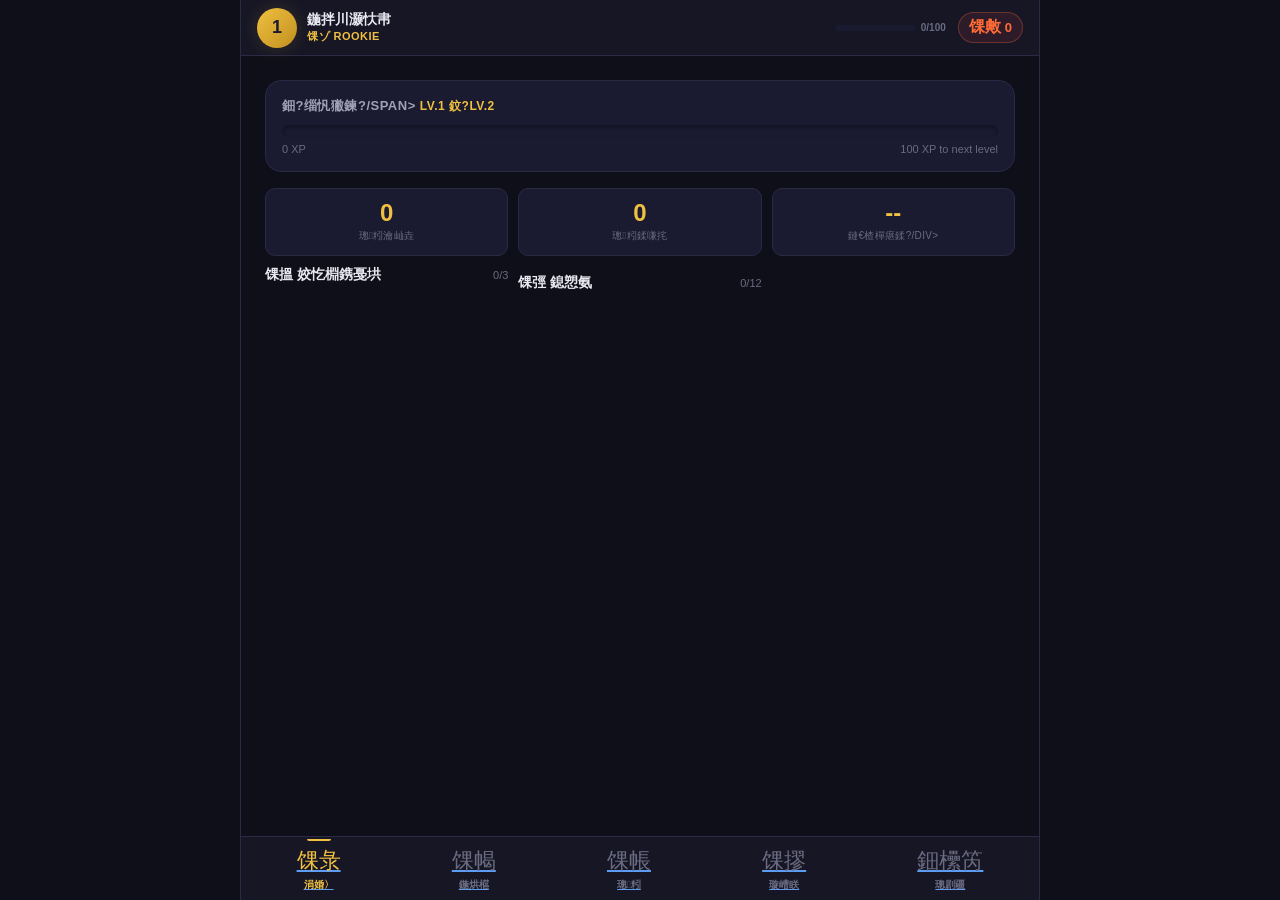
==== app.html @ b6fd5326 "Add all-in-one app.html for CDN deployment (inline CSS/JS)" ====
﻿<!DOCTYPE html>
<html lang="zh-CN">
<head>
  <meta charset="UTF-8">
  <meta name="viewport" content="width=device-width, initial-scale=1.0, user-scalable=no, viewport-fit=cover">
  <meta name="theme-color" content="#0f0f1a">
  <meta name="apple-mobile-web-app-capable" content="yes">
  <meta name="apple-mobile-web-app-status-bar-style" content="black-translucent">
  <title>MineTalk 鈥?鐭夸笟鍦烘櫙鑻辫璁粌</title>
  <style>
/* ============================================
   MineTalk 鈥?鐭夸笟鍦烘櫙鑻辫瀵硅瘽璁粌鍣?   Game-like Dark Theme (RPG / Mining)
   ============================================ */

/* --- CSS Variables --- */
:root {
  --bg-primary: #0f0f1a;
  --bg-secondary: #161625;
  --bg-card: #1a1a30;
  --bg-card-hover: #1f1f3a;
  --bg-input: #12121f;
  --border: #2a2a45;
  --border-active: #4a4a70;

  --text-primary: #e8e8f0;
  --text-secondary: #a0a0b8;
  --text-muted: #6a6a80;

  --gold: #f0c040;
  --gold-dark: #c09020;
  --gold-glow: rgba(240, 192, 64, 0.3);
  --amber: #f5a623;

  --xp-bar-bg: #1a1a30;
  --xp-bar-fill: linear-gradient(90deg, #4caf84, #8bcf4c);
  --xp-bar-glow: rgba(76, 175, 132, 0.4);

  --danger: #ff5555;
  --danger-bg: rgba(255, 85, 85, 0.1);
  --success: #4caf84;
  --success-bg: rgba(76, 175, 132, 0.1);
  --info: #5b9cf5;
  --info-bg: rgba(91, 156, 245, 0.1);
  --warning: #f5a623;
  --warning-bg: rgba(245, 166, 35, 0.1);

  --streak-fire: #ff6b35;
  --streak-glow: rgba(255, 107, 53, 0.5);

  --category-technical: #5b9cf5;
  --category-field: #f5a623;
  --category-social: #4caf84;
  --category-business: #c084fc;

  --radius-sm: 6px;
  --radius-md: 10px;
  --radius-lg: 16px;
  --radius-xl: 20px;

  --shadow-sm: 0 2px 8px rgba(0,0,0,0.3);
  --shadow-md: 0 4px 16px rgba(0,0,0,0.4);
  --shadow-lg: 0 8px 32px rgba(0,0,0,0.5);
  --shadow-gold: 0 0 20px rgba(240,192,64,0.15);

  --font-mono: 'Courier New', 'Consolas', monospace;
  --font-main: -apple-system, BlinkMacSystemFont, 'Segoe UI', 'PingFang SC', 'Microsoft YaHei', sans-serif;

  --nav-height: 64px;
  --header-height: 56px;

  --transition-fast: 0.15s ease;
  --transition: 0.25s ease;
}

/* --- Reset & Base --- */
*, *::before, *::after { box-sizing: border-box; margin: 0; padding: 0; }

html, body {
  height: 100%;
  overflow: hidden;
}

body {
  font-family: var(--font-main);
  background: var(--bg-primary);
  color: var(--text-primary);
  -webkit-font-smoothing: antialiased;
  -webkit-tap-highlight-color: transparent;
  user-select: none;
}

/* --- App Shell --- */
#app {
  display: flex;
  flex-direction: column;
  height: 100vh;
  height: 100dvh;
  max-width: 800px;
  margin: 0 auto;
  position: relative;
  overflow: hidden;
}

/* --- Header Bar --- */
#header {
  display: flex;
  align-items: center;
  justify-content: space-between;
  padding: 8px 16px;
  background: var(--bg-secondary);
  border-bottom: 1px solid var(--border);
  height: var(--header-height);
  flex-shrink: 0;
  z-index: 10;
}

.header-left {
  display: flex;
  align-items: center;
  gap: 10px;
}

.level-badge {
  width: 40px;
  height: 40px;
  border-radius: 50%;
  background: linear-gradient(135deg, var(--gold), var(--gold-dark));
  display: flex;
  align-items: center;
  justify-content: center;
  font-weight: 900;
  font-size: 18px;
  color: #1a1a30;
  box-shadow: var(--shadow-gold);
  flex-shrink: 0;
}

.player-info {
  display: flex;
  flex-direction: column;
}

.player-name {
  font-weight: 700;
  font-size: 14px;
  color: var(--text-primary);
}

.player-title {
  font-size: 11px;
  color: var(--gold);
  font-weight: 600;
  text-transform: uppercase;
  letter-spacing: 0.5px;
}

.header-right {
  display: flex;
  align-items: center;
  gap: 12px;
}

.streak-badge {
  display: flex;
  align-items: center;
  gap: 4px;
  background: var(--danger-bg);
  border: 1px solid rgba(255,107,53,0.3);
  padding: 4px 10px;
  border-radius: 20px;
  font-size: 13px;
  font-weight: 700;
  color: var(--streak-fire);
}

.streak-badge .fire { font-size: 16px; }

/* XP Bar (in header) */
.xp-mini {
  display: flex;
  align-items: center;
  gap: 6px;
}

.xp-mini-bar {
  width: 80px;
  height: 6px;
  background: var(--xp-bar-bg);
  border-radius: 3px;
  overflow: hidden;
}

.xp-mini-fill {
  height: 100%;
  background: var(--xp-bar-fill);
  border-radius: 3px;
  transition: width 0.5s ease;
}

.xp-mini-text {
  font-size: 10px;
  color: var(--text-muted);
  font-weight: 600;
}

/* --- Main Content Area --- */
#main-content {
  flex: 1;
  overflow-y: auto;
  overflow-x: hidden;
  -webkit-overflow-scrolling: touch;
  scroll-behavior: smooth;
}

.tab-panel {
  display: none;
  padding: 16px;
  padding-bottom: calc(var(--nav-height) + 24px);
  animation: fadeSlideIn 0.3s ease;
}

.tab-panel.active { display: block; }

@keyframes fadeSlideIn {
  from { opacity: 0; transform: translateY(8px); }
  to   { opacity: 1; transform: translateY(0); }
}

/* --- Bottom Navigation --- */
#bottom-nav {
  display: flex;
  align-items: center;
  justify-content: space-around;
  background: var(--bg-secondary);
  border-top: 1px solid var(--border);
  height: var(--nav-height);
  flex-shrink: 0;
  position: relative;
  z-index: 10;
  padding-bottom: env(safe-area-inset-bottom, 0);
}

.nav-item {
  display: flex;
  flex-direction: column;
  align-items: center;
  gap: 2px;
  padding: 6px 12px;
  border: none;
  background: none;
  color: var(--text-muted);
  cursor: pointer;
  transition: all var(--transition-fast);
  border-radius: var(--radius-md);
  min-width: 56px;
  position: relative;
}

.nav-item .nav-icon {
  font-size: 22px;
  transition: transform var(--transition-fast);
}

.nav-item .nav-label {
  font-size: 10px;
  font-weight: 600;
}

.nav-item.active {
  color: var(--gold);
}

.nav-item.active::before {
  content: '';
  position: absolute;
  top: -1px;
  left: 50%;
  transform: translateX(-50%);
  width: 24px;
  height: 2px;
  background: var(--gold);
  border-radius: 0 0 2px 2px;
}

.nav-item:active .nav-icon { transform: scale(0.85); }

/* ============================================
   TAB 1: HOME DASHBOARD
   ============================================ */

/* XP Card */
.xp-card {
  background: var(--bg-card);
  border-radius: var(--radius-lg);
  padding: 16px;
  margin-bottom: 16px;
  border: 1px solid var(--border);
}

.xp-card-header {
  display: flex;
  justify-content: space-between;
  align-items: center;
  margin-bottom: 10px;
}

.xp-card-title {
  font-weight: 700;
  font-size: 13px;
  color: var(--text-secondary);
  text-transform: uppercase;
  letter-spacing: 0.5px;
}

.xp-card-level {
  font-size: 12px;
  color: var(--gold);
  font-weight: 700;
}

.xp-bar-large {
  height: 12px;
  background: var(--xp-bar-bg);
  border-radius: 6px;
  overflow: hidden;
  margin-bottom: 6px;
  box-shadow: inset 0 2px 4px rgba(0,0,0,0.3);
}

.xp-bar-fill-large {
  height: 100%;
  background: var(--xp-bar-fill);
  border-radius: 6px;
  transition: width 0.6s cubic-bezier(0.4, 0, 0.2, 1);
  box-shadow: 0 0 12px var(--xp-bar-glow);
  position: relative;
}

.xp-bar-fill-large::after {
  content: '';
  position: absolute;
  top: 2px;
  left: 4px;
  right: 4px;
  height: 3px;
  background: rgba(255,255,255,0.2);
  border-radius: 2px;
}

.xp-stats {
  display: flex;
  justify-content: space-between;
  font-size: 11px;
  color: var(--text-muted);
}

/* Stats Row */
.stats-row {
  display: grid;
  grid-template-columns: repeat(3, 1fr);
  gap: 10px;
  margin-bottom: 16px;
}

.stat-card {
  background: var(--bg-card);
  border: 1px solid var(--border);
  border-radius: var(--radius-md);
  padding: 12px;
  text-align: center;
}

.stat-value {
  font-size: 24px;
  font-weight: 900;
  color: var(--gold);
  line-height: 1;
}

.stat-label {
  font-size: 10px;
  color: var(--text-muted);
  margin-top: 4px;
  text-transform: uppercase;
  letter-spacing: 0.3px;
}

/* Section Headers */
.section-header {
  display: flex;
  justify-content: space-between;
  align-items: center;
  margin-bottom: 10px;
}

.section-title {
  font-size: 14px;
  font-weight: 700;
  color: var(--text-primary);
}

.section-sub {
  font-size: 11px;
  color: var(--text-muted);
}

/* Daily Challenges */
.daily-challenges {
  margin-bottom: 16px;
}

.challenge-card {
  display: flex;
  align-items: center;
  gap: 12px;
  background: var(--bg-card);
  border: 1px solid var(--border);
  border-radius: var(--radius-md);
  padding: 12px;
  margin-bottom: 8px;
  cursor: pointer;
  transition: all var(--transition-fast);
}

.challenge-card:hover {
  border-color: var(--border-active);
  background: var(--bg-card-hover);
}

.challenge-card.completed {
  opacity: 0.6;
  border-color: var(--success);
}

.challenge-check {
  width: 24px;
  height: 24px;
  border-radius: 50%;
  border: 2px solid var(--border);
  display: flex;
  align-items: center;
  justify-content: center;
  flex-shrink: 0;
  font-size: 12px;
  transition: all var(--transition-fast);
}

.challenge-card.completed .challenge-check {
  background: var(--success);
  border-color: var(--success);
  color: #fff;
}

.challenge-info { flex: 1; min-width: 0; }

.challenge-title {
  font-size: 13px;
  font-weight: 600;
  color: var(--text-primary);
}

.challenge-meta {
  font-size: 11px;
  color: var(--text-muted);
  margin-top: 2px;
  display: flex;
  gap: 8px;
}

.challenge-difficulty { color: var(--amber); }

.challenge-category {
  padding: 2px 6px;
  border-radius: 4px;
  font-size: 10px;
  font-weight: 600;
}

.cat-technical { background: rgba(91,156,245,0.15); color: var(--category-technical); }
.cat-field     { background: rgba(245,166,35,0.15); color: var(--category-field); }
.cat-social    { background: rgba(76,175,132,0.15); color: var(--category-social); }
.cat-business  { background: rgba(192,132,252,0.15); color: var(--category-business); }

/* Achievements */
.achievements-row {
  display: flex;
  gap: 8px;
  overflow-x: auto;
  padding-bottom: 4px;
  scroll-snap-type: x mandatory;
  -webkit-overflow-scrolling: touch;
}

.achievement-chip {
  display: flex;
  flex-direction: column;
  align-items: center;
  gap: 4px;
  flex-shrink: 0;
  padding: 10px 14px;
  background: var(--bg-card);
  border: 1px solid var(--border);
  border-radius: var(--radius-md);
  min-width: 72px;
  scroll-snap-align: start;
}

.achievement-chip.unlocked {
  border-color: var(--gold);
  box-shadow: var(--shadow-gold);
}

.achievement-chip.locked {
  opacity: 0.4;
  filter: grayscale(1);
}

.achievement-icon {
  font-size: 28px;
}

.achievement-name {
  font-size: 10px;
  color: var(--text-secondary);
  text-align: center;
  font-weight: 600;
}

/* ============================================
   TAB 2: SCENE SELECTOR
   ============================================ */

/* Category Filter */
.category-filters {
  display: flex;
  gap: 8px;
  margin-bottom: 16px;
  overflow-x: auto;
  padding-bottom: 4px;
}

.cat-filter {
  padding: 8px 14px;
  border-radius: 20px;
  border: 1px solid var(--border);
  background: var(--bg-card);
  color: var(--text-secondary);
  font-size: 12px;
  font-weight: 600;
  white-space: nowrap;
  cursor: pointer;
  transition: all var(--transition-fast);
}

.cat-filter.active {
  background: var(--gold);
  color: #1a1a30;
  border-color: var(--gold);
}

.cat-filter:active { transform: scale(0.95); }

/* Accent Selector */
.accent-bar {
  display: flex;
  align-items: center;
  gap: 8px;
  margin-bottom: 14px;
  font-size: 12px;
  color: var(--text-muted);
}

.accent-select {
  background: var(--bg-input);
  border: 1px solid var(--border);
  color: var(--text-primary);
  padding: 6px 10px;
  border-radius: var(--radius-sm);
  font-size: 12px;
  font-family: var(--font-main);
}

/* Scene Cards */
.scene-list {
  display: flex;
  flex-direction: column;
  gap: 10px;
}

.scene-card {
  display: flex;
  gap: 12px;
  background: var(--bg-card);
  border: 1px solid var(--border);
  border-radius: var(--radius-lg);
  padding: 14px;
  cursor: pointer;
  transition: all var(--transition-fast);
}

.scene-card:hover {
  border-color: var(--border-active);
  background: var(--bg-card-hover);
  transform: translateX(2px);
}

.scene-card.completed-card {
  border-left: 3px solid var(--success);
}

.scene-avatar {
  width: 48px;
  height: 48px;
  border-radius: var(--radius-md);
  background: var(--bg-secondary);
  display: flex;
  align-items: center;
  justify-content: center;
  font-size: 28px;
  flex-shrink: 0;
}

.scene-info { flex: 1; min-width: 0; }

.scene-title {
  font-size: 14px;
  font-weight: 700;
  color: var(--text-primary);
}

.scene-subtitle {
  font-size: 12px;
  color: var(--text-muted);
  margin-top: 2px;
}

.scene-meta {
  display: flex;
  gap: 8px;
  margin-top: 6px;
  font-size: 11px;
  color: var(--text-muted);
  align-items: center;
}

.scene-difficulty { color: var(--amber); }

.scene-score {
  font-weight: 700;
  color: var(--success);
  font-size: 11px;
}

/* ============================================
   TAB 3: TRAINING INTERFACE
   ============================================ */

.training-scene-info {
  text-align: center;
  margin-bottom: 16px;
}

.training-character {
  font-size: 48px;
  margin-bottom: 4px;
}

.training-char-name {
  font-size: 14px;
  font-weight: 700;
  color: var(--gold);
}

.training-char-role {
  font-size: 11px;
  color: var(--text-muted);
}

/* Chat Area */
.chat-area {
  display: flex;
  flex-direction: column;
  gap: 10px;
  margin-bottom: 16px;
  min-height: 200px;
}

.chat-bubble {
  max-width: 85%;
  padding: 12px 14px;
  border-radius: var(--radius-lg);
  font-size: 14px;
  line-height: 1.5;
  animation: bubbleIn 0.3s ease;
}

@keyframes bubbleIn {
  from { opacity: 0; transform: translateY(10px) scale(0.95); }
  to   { opacity: 1; transform: translateY(0) scale(1); }
}

.chat-bubble.ai {
  align-self: flex-start;
  background: var(--bg-card);
  border: 1px solid var(--border);
  border-bottom-left-radius: 4px;
  color: var(--text-primary);
}

.chat-bubble.user {
  align-self: flex-end;
  background: linear-gradient(135deg, #2a4a6b, #1a3350);
  border-bottom-right-radius: 4px;
  color: #e0ecff;
}

.chat-bubble.system {
  align-self: center;
  background: var(--bg-secondary);
  border: 1px dashed var(--border);
  font-size: 12px;
  color: var(--text-muted);
  text-align: center;
  max-width: 90%;
}

.chat-bubble .speaker-label {
  font-size: 10px;
  font-weight: 700;
  text-transform: uppercase;
  letter-spacing: 0.5px;
  margin-bottom: 4px;
  opacity: 0.7;
}

/* Hint Words */
.hint-words {
  display: flex;
  flex-wrap: wrap;
  gap: 6px;
  margin-bottom: 12px;
  justify-content: center;
}

.hint-chip {
  padding: 5px 10px;
  background: var(--bg-card);
  border: 1px solid var(--border);
  border-radius: 14px;
  font-size: 11px;
  color: var(--info);
  cursor: pointer;
  transition: all var(--transition-fast);
}

.hint-chip:hover {
  border-color: var(--info);
  background: var(--info-bg);
}

.hint-chip .zh { color: var(--text-muted); }
.hint-chip .en { color: var(--text-primary); font-weight: 600; }

/* Round Counter */
.round-indicator {
  display: flex;
  align-items: center;
  justify-content: center;
  gap: 6px;
  margin-bottom: 12px;
}

.round-dot {
  width: 8px;
  height: 8px;
  border-radius: 50%;
  background: var(--border);
  transition: all var(--transition-fast);
}

.round-dot.done { background: var(--success); }
.round-dot.current {
  background: var(--gold);
  box-shadow: 0 0 8px var(--gold-glow);
  width: 10px;
  height: 10px;
}

/* Mic Button */
.mic-zone {
  display: flex;
  flex-direction: column;
  align-items: center;
  gap: 8px;
}

.mic-btn {
  width: 72px;
  height: 72px;
  border-radius: 50%;
  border: 3px solid var(--border);
  background: var(--bg-card);
  color: var(--text-primary);
  font-size: 32px;
  cursor: pointer;
  transition: all var(--transition-fast);
  display: flex;
  align-items: center;
  justify-content: center;
  box-shadow: var(--shadow-md);
}

.mic-btn:hover {
  border-color: var(--info);
  box-shadow: 0 0 24px rgba(91,156,245,0.2);
}

.mic-btn.listening {
  border-color: var(--danger);
  background: var(--danger-bg);
  animation: pulse 1.2s infinite;
  box-shadow: 0 0 32px rgba(255,85,85,0.3);
}

@keyframes pulse {
  0%, 100% { transform: scale(1); }
  50%      { transform: scale(1.08); }
}

.mic-btn:disabled {
  opacity: 0.4;
  cursor: not-allowed;
}

.mic-hint {
  font-size: 11px;
  color: var(--text-muted);
}

.mic-hint.listening {
  color: var(--danger);
  animation: blink 0.8s infinite;
}

@keyframes blink {
  0%, 100% { opacity: 1; }
  50%      { opacity: 0.4; }
}

/* Manual Input Fallback */
.manual-input-row {
  display: flex;
  gap: 8px;
  margin-top: 8px;
  width: 100%;
}

.manual-input {
  flex: 1;
  background: var(--bg-input);
  border: 1px solid var(--border);
  color: var(--text-primary);
  padding: 10px 14px;
  border-radius: var(--radius-md);
  font-size: 14px;
  font-family: var(--font-main);
}

.manual-input:focus {
  outline: none;
  border-color: var(--info);
}

.btn-send {
  padding: 10px 18px;
  background: var(--info);
  color: #fff;
  border: none;
  border-radius: var(--radius-md);
  font-weight: 700;
  font-size: 13px;
  cursor: pointer;
  transition: all var(--transition-fast);
}

.btn-send:hover { opacity: 0.9; }
.btn-send:active { transform: scale(0.95); }

/* Evaluation popup */
.eval-overlay {
  position: fixed;
  inset: 0;
  background: rgba(0,0,0,0.7);
  display: flex;
  align-items: center;
  justify-content: center;
  z-index: 100;
  animation: fadeIn 0.2s ease;
}

@keyframes fadeIn {
  from { opacity: 0; }
  to   { opacity: 1; }
}

.eval-card {
  background: var(--bg-card);
  border: 2px solid var(--gold);
  border-radius: var(--radius-xl);
  padding: 24px;
  width: 90%;
  max-width: 360px;
  text-align: center;
  box-shadow: var(--shadow-lg), var(--shadow-gold);
  animation: popIn 0.4s cubic-bezier(0.175, 0.885, 0.32, 1.275);
}

@keyframes popIn {
  from { transform: scale(0.8); opacity: 0; }
  to   { transform: scale(1); opacity: 1; }
}

.eval-title {
  font-size: 20px;
  font-weight: 900;
  color: var(--gold);
  margin-bottom: 16px;
}

.eval-scores {
  display: flex;
  justify-content: center;
  gap: 16px;
  margin-bottom: 16px;
}

.eval-score-item {
  display: flex;
  flex-direction: column;
  align-items: center;
}

.eval-score-circle {
  width: 56px;
  height: 56px;
  border-radius: 50%;
  display: flex;
  align-items: center;
  justify-content: center;
  font-size: 22px;
  font-weight: 900;
}

.eval-score-circle.great { background: var(--success-bg); color: var(--success); border: 2px solid var(--success); }
.eval-score-circle.good  { background: var(--info-bg); color: var(--info); border: 2px solid var(--info); }
.eval-score-circle.ok    { background: var(--warning-bg); color: var(--warning); border: 2px solid var(--warning); }
.eval-score-circle.poor  { background: var(--danger-bg); color: var(--danger); border: 2px solid var(--danger); }

.eval-score-label {
  font-size: 10px;
  color: var(--text-muted);
  margin-top: 4px;
}

.eval-tip {
  background: var(--bg-secondary);
  border-radius: var(--radius-md);
  padding: 12px;
  font-size: 12px;
  color: var(--text-secondary);
  margin-bottom: 16px;
  line-height: 1.5;
}

.eval-tip strong { color: var(--gold); }

/* Buttons */
.btn {
  display: inline-flex;
  align-items: center;
  justify-content: center;
  gap: 6px;
  padding: 10px 24px;
  border-radius: var(--radius-md);
  border: none;
  font-weight: 700;
  font-size: 14px;
  cursor: pointer;
  transition: all var(--transition-fast);
  font-family: var(--font-main);
}

.btn-primary {
  background: linear-gradient(135deg, var(--gold), var(--gold-dark));
  color: #1a1a30;
  box-shadow: 0 4px 12px var(--gold-glow);
}

.btn-primary:hover { box-shadow: 0 6px 20px var(--gold-glow); }
.btn-primary:active { transform: scale(0.96); }

.btn-secondary {
  background: var(--bg-card);
  border: 1px solid var(--border);
  color: var(--text-primary);
}

.btn-secondary:hover { border-color: var(--border-active); }

.btn-danger {
  background: var(--danger-bg);
  border: 1px solid var(--danger);
  color: var(--danger);
}

.btn-sm { padding: 6px 12px; font-size: 12px; }

.btn-block { width: 100%; }

/* ============================================
   TAB 4: FLASH CARDS
   ============================================ */

.card-deck-selector {
  display: flex;
  gap: 8px;
  margin-bottom: 16px;
  overflow-x: auto;
  padding-bottom: 4px;
}

.deck-chip {
  padding: 8px 14px;
  border-radius: 20px;
  border: 1px solid var(--border);
  background: var(--bg-card);
  color: var(--text-secondary);
  font-size: 12px;
  font-weight: 600;
  white-space: nowrap;
  cursor: pointer;
  transition: all var(--transition-fast);
}

.deck-chip.active {
  background: var(--info);
  color: #fff;
  border-color: var(--info);
}

.flash-card-container {
  perspective: 1000px;
  margin-bottom: 16px;
}

.flash-card {
  width: 100%;
  height: 220px;
  position: relative;
  cursor: pointer;
  transform-style: preserve-3d;
  transition: transform 0.5s cubic-bezier(0.4, 0, 0.2, 1);
}

.flash-card.flipped { transform: rotateY(180deg); }

.flash-card-front,
.flash-card-back {
  position: absolute;
  inset: 0;
  backface-visibility: hidden;
  border-radius: var(--radius-lg);
  display: flex;
  flex-direction: column;
  align-items: center;
  justify-content: center;
  padding: 24px;
  text-align: center;
  border: 1px solid var(--border);
}

.flash-card-front {
  background: var(--bg-card);
}

.flash-card-back {
  background: var(--bg-card);
  transform: rotateY(180deg);
  border-color: var(--gold);
  box-shadow: var(--shadow-gold);
}

.card-zh {
  font-size: 22px;
  font-weight: 700;
  color: var(--text-primary);
  margin-bottom: 8px;
  line-height: 1.4;
}

.card-hint-label {
  font-size: 11px;
  color: var(--text-muted);
  margin-top: 8px;
}

.card-en {
  font-size: 20px;
  font-weight: 700;
  color: var(--gold);
  margin-bottom: 8px;
  line-height: 1.4;
}

.card-scene-ref {
  font-size: 11px;
  color: var(--text-muted);
  margin-top: 8px;
}

.card-actions {
  display: flex;
  gap: 10px;
  justify-content: center;
  margin-bottom: 16px;
}

.card-progress {
  text-align: center;
  font-size: 12px;
  color: var(--text-muted);
  margin-bottom: 8px;
}

.review-queue {
  background: var(--bg-card);
  border: 1px solid var(--border);
  border-radius: var(--radius-md);
  padding: 14px;
}

.review-queue-title {
  font-size: 13px;
  font-weight: 700;
  margin-bottom: 8px;
}

.review-item {
  display: flex;
  align-items: center;
  justify-content: space-between;
  padding: 8px 0;
  border-bottom: 1px solid var(--border);
  font-size: 13px;
}

.review-item:last-child { border-bottom: none; }

.review-count {
  font-size: 11px;
  color: var(--warning);
  font-weight: 600;
}

/* ============================================
   TAB 5: SETTINGS
   ============================================ */

.settings-group {
  margin-bottom: 20px;
}

.settings-group-title {
  font-size: 12px;
  font-weight: 700;
  color: var(--text-muted);
  text-transform: uppercase;
  letter-spacing: 0.5px;
  margin-bottom: 10px;
  padding-bottom: 6px;
  border-bottom: 1px solid var(--border);
}

.form-group {
  margin-bottom: 12px;
}

.form-label {
  display: block;
  font-size: 12px;
  font-weight: 600;
  color: var(--text-secondary);
  margin-bottom: 4px;
}

.form-input {
  width: 100%;
  padding: 10px 14px;
  background: var(--bg-input);
  border: 1px solid var(--border);
  border-radius: var(--radius-md);
  color: var(--text-primary);
  font-size: 14px;
  font-family: var(--font-main);
  transition: border-color var(--transition-fast);
}

.form-input:focus {
  outline: none;
  border-color: var(--info);
}

.form-input::placeholder { color: var(--text-muted); }

.form-hint {
  font-size: 10px;
  color: var(--text-muted);
  margin-top: 4px;
}

.api-status {
  display: flex;
  align-items: center;
  gap: 6px;
  font-size: 11px;
  margin-top: 6px;
  font-weight: 600;
}

.api-status.ok { color: var(--success); }
.api-status.err { color: var(--danger); }

/* Danger Zone */
.danger-zone {
  border: 1px solid rgba(255,85,85,0.3);
  border-radius: var(--radius-md);
  padding: 14px;
}

.danger-zone-title {
  font-size: 12px;
  font-weight: 700;
  color: var(--danger);
  margin-bottom: 8px;
}

/* ============================================
   TOASTS & MODALS
   ============================================ */

.toast-container {
  position: fixed;
  top: 16px;
  left: 50%;
  transform: translateX(-50%);
  z-index: 200;
  display: flex;
  flex-direction: column;
  gap: 8px;
  pointer-events: none;
}

.toast {
  padding: 12px 20px;
  border-radius: var(--radius-md);
  font-size: 13px;
  font-weight: 700;
  animation: toastIn 0.3s ease, toastOut 0.3s ease 2.5s forwards;
  pointer-events: auto;
  box-shadow: var(--shadow-lg);
  text-align: center;
}

.toast-success { background: var(--success); color: #fff; }
.toast-error   { background: var(--danger); color: #fff; }
.toast-info    { background: var(--info); color: #fff; }
.toast-xp      { background: linear-gradient(135deg, var(--gold), var(--gold-dark)); color: #1a1a30; }

@keyframes toastIn {
  from { opacity: 0; transform: translateY(-20px); }
  to   { opacity: 1; transform: translateY(0); }
}

@keyframes toastOut {
  from { opacity: 1; }
  to   { opacity: 0; }
}

/* Level Up Modal */
.level-up-overlay {
  position: fixed;
  inset: 0;
  background: rgba(0,0,0,0.8);
  display: flex;
  align-items: center;
  justify-content: center;
  z-index: 300;
}

.level-up-card {
  text-align: center;
  animation: levelUpPop 0.6s cubic-bezier(0.175, 0.885, 0.32, 1.275);
}

@keyframes levelUpPop {
  0%   { transform: scale(0); }
  60%  { transform: scale(1.1); }
  100% { transform: scale(1); }
}

.level-up-icon {
  font-size: 80px;
  animation: bounce 0.6s infinite alternate;
}

@keyframes bounce {
  from { transform: translateY(0); }
  to   { transform: translateY(-16px); }
}

.level-up-title {
  font-size: 28px;
  font-weight: 900;
  color: var(--gold);
  margin: 16px 0 8px;
  text-shadow: 0 0 20px var(--gold-glow);
}

.level-up-subtitle {
  font-size: 16px;
  color: var(--text-secondary);
  margin-bottom: 20px;
}

/* Achievement Toast (special, bigger) */
.achievement-toast {
  position: fixed;
  top: 50%;
  left: 50%;
  transform: translate(-50%, -50%);
  z-index: 250;
  background: var(--bg-card);
  border: 2px solid var(--gold);
  border-radius: var(--radius-xl);
  padding: 20px 28px;
  text-align: center;
  box-shadow: var(--shadow-lg), var(--shadow-gold);
  animation: achievementIn 0.5s cubic-bezier(0.175, 0.885, 0.32, 1.275),
             achievementOut 0.3s ease 3s forwards;
  pointer-events: none;
}

@keyframes achievementIn {
  from { transform: translate(-50%, -50%) scale(0); }
  to   { transform: translate(-50%, -50%) scale(1); }
}

@keyframes achievementOut {
  from { opacity: 1; }
  to   { opacity: 0; }
}

.achieve-icon { font-size: 48px; }
.achieve-label { font-size: 12px; color: var(--gold); font-weight: 700; margin-top: 4px; }
.achieve-name { font-size: 16px; font-weight: 900; color: var(--text-primary); margin-top: 2px; }

/* ============================================
   PARTICLES (for level up & achievements)
   ============================================ */

.particle {
  position: fixed;
  pointer-events: none;
  z-index: 350;
  font-size: 20px;
  animation: particleFly 1.5s ease-out forwards;
}

@keyframes particleFly {
  0%   { opacity: 1; transform: translate(0, 0) scale(1); }
  100% { opacity: 0; transform: translate(var(--px), var(--py)) scale(0); }
}

/* ============================================
   RESPONSIVE
   ============================================ */

/* Desktop: wider layout */
@media (min-width: 768px) {
  #app {
    border-left: 1px solid var(--border);
    border-right: 1px solid var(--border);
  }

  .stats-row { grid-template-columns: repeat(3, 1fr); }
  .tab-panel { padding: 24px; padding-bottom: calc(var(--nav-height) + 24px); }

  .flash-card { height: 280px; }
  .chat-bubble { max-width: 70%; }
}

/* Mobile: compact */
@media (max-width: 380px) {
  .stats-row { grid-template-columns: repeat(3, 1fr); gap: 6px; }
  .stat-card { padding: 8px; }
  .stat-value { font-size: 20px; }
  .nav-item { padding: 4px 8px; min-width: 44px; }
  .header-left { gap: 6px; }
}

/* ============================================
   SCROLLBAR
   ============================================ */

::-webkit-scrollbar { width: 4px; height: 4px; }
::-webkit-scrollbar-track { background: transparent; }
::-webkit-scrollbar-thumb {
  background: var(--border);
  border-radius: 2px;
}
::-webkit-scrollbar-thumb:hover { background: var(--border-active); }

/* ============================================
   NO-API BANNER
   ============================================ */

.no-api-banner {
  background: var(--warning-bg);
  border: 1px solid rgba(245,166,35,0.3);
  border-radius: var(--radius-md);
  padding: 10px 14px;
  font-size: 12px;
  color: var(--warning);
  text-align: center;
  margin-bottom: 12px;
  font-weight: 600;
}

.no-api-banner a {
  color: var(--gold);
  text-decoration: underline;
}

</style>
  <!-- manifest removed: CDN single-file mode -->
</head>
<body>

<div id="app">
  <!-- ===== HEADER BAR ===== -->
  <header id="header">
    <div class="header-left">
      <div class="level-badge" id="levelBadge">1</div>
      <div class="player-info">
        <span class="player-name" id="playerName">鍦拌川灏忕帇</span>
        <span class="player-title" id="playerTitle">馃ゾ Rookie</span>
      </div>
    </div>
    <div class="header-right">
      <div class="xp-mini">
        <div class="xp-mini-bar"><div class="xp-mini-fill" id="xpMiniFill" style="width:0%"></div></div>
        <span class="xp-mini-text" id="xpMiniText">0/100</span>
      </div>
      <div class="streak-badge" id="streakBadge">
        <span class="fire">馃敟</span><span id="streakCount">0</span>
      </div>
    </div>
  </header>

  <!-- ===== MAIN CONTENT ===== -->
  <main id="main-content">

    <!-- TAB 1: Home Dashboard -->
    <section class="tab-panel active" id="tab-home">
      <!-- XP Card -->
      <div class="xp-card">
        <div class="xp-card-header">
          <span class="xp-card-title">鈿?缁忛獙鍊?/span>
          <span class="xp-card-level">Lv.<span id="xpLevel">1</span> 鈫?Lv.<span id="xpNextLevel">2</span></span>
        </div>
        <div class="xp-bar-large">
          <div class="xp-bar-fill-large" id="xpBarLarge" style="width:0%"></div>
        </div>
        <div class="xp-stats">
          <span id="xpCurrent">0 XP</span>
          <span id="xpNeeded">100 XP to next level</span>
        </div>
      </div>

      <!-- Stats -->
      <div class="stats-row">
        <div class="stat-card">
          <div class="stat-value" id="statScenes">0</div>
          <div class="stat-label">璁粌瀹屾垚</div>
        </div>
        <div class="stat-card">
          <div class="stat-value" id="statMinutes">0</div>
          <div class="stat-label">璁粌鍒嗛挓</div>
        </div>
        <div class="stat-card">
          <div class="stat-value" id="statBest">--</div>
          <div class="stat-label">鏈€楂樿瘎鍒?/div>
        </div>
      </div>

      <!-- Daily Challenges -->
      <div class="daily-challenges">
        <div class="section-header">
          <span class="section-title">馃搵 姣忔棩鎸戞垬</span>
          <span class="section-sub" id="dailyProgress">0/3</span>
        </div>
        <div id="dailyChallengeList"></div>
      </div>

      <!-- Achievements -->
      <div class="section-header">
        <span class="section-title">馃弳 鎴愬氨</span>
        <span class="section-sub" id="achieveCount">0/12</span>
      </div>
      <div class="achievements-row" id="achievementsRow"></div>
    </section>

    <!-- TAB 2: Scene Selector -->
    <section class="tab-panel" id="tab-scenes">
      <!-- Accent -->
      <div class="accent-bar">
        <span>馃帣锔?瀵硅瘽鍙ｉ煶:</span>
        <select class="accent-select" id="accentSelect">
          <option value="en-ZA">馃嚳馃嚘 鍗楅潪鑻辫</option>
          <option value="en-AU">馃嚘馃嚭 婢冲紡鑻辫</option>
          <option value="en-GB">馃嚞馃嚙 鑻卞紡鑻辫</option>
          <option value="en-US">馃嚭馃嚫 缇庡紡鑻辫</option>
          <option value="en-IN">馃嚠馃嚦 鍗板害鑻辫</option>
        </select>
      </div>

      <!-- Category Filter -->
      <div class="category-filters" id="categoryFilters">
        <button class="cat-filter active" data-cat="all">馃幆 鍏ㄩ儴</button>
        <button class="cat-filter" data-cat="technical">馃敩 鎶€鏈眹鎶?/button>
        <button class="cat-filter" data-cat="field">鉀忥笍 鐜板満鎸囨尌</button>
        <button class="cat-filter" data-cat="social">馃嵑 鏃ュ父绀句氦</button>
        <button class="cat-filter" data-cat="business">馃搵 鍟嗗姟璋堝垽</button>
      </div>

      <!-- Scene List -->
      <div class="scene-list" id="sceneList"></div>
    </section>

    <!-- TAB 3: Training Interface -->
    <section class="tab-panel" id="tab-training">
      <div id="trainingContent">
        <!-- Start Screen -->
        <div id="trainingStart">
          <div class="training-scene-info">
            <div class="training-character" id="trainAvatar">馃懆鈥嶐煍?/div>
            <div class="training-char-name" id="trainCharName">閫夋嫨涓€涓満鏅紑濮?/div>
            <div class="training-char-role" id="trainCharRole"></div>
          </div>
          <p style="text-align:center;color:var(--text-muted);font-size:13px;" id="trainSelectHint">
            馃憜 鍦ㄣ€屽満鏅€嶆爣绛鹃〉涓寫閫変竴涓満鏅紝鐒跺悗鍥炲埌杩欓噷寮€濮嬭缁?          </p>
          <div style="text-align:center;margin-top:12px;display:none;" id="trainStartBtnWrap">
            <button class="btn btn-primary" id="btnStartTraining" style="font-size:16px;padding:14px 40px;">
              鉀忥笍 寮€濮嬭缁冿紒
            </button>
          </div>
        </div>

        <!-- Active Training -->
        <div id="trainingActive" style="display:none;">
          <div class="training-scene-info">
            <div class="training-character" id="trainAvatarActive">馃懆鈥嶐煍?/div>
            <div class="training-char-name" id="trainCharNameActive"></div>
            <div class="training-char-role" id="trainCharRoleActive"></div>
          </div>

          <!-- Round Indicator -->
          <div class="round-indicator" id="roundIndicator"></div>

          <!-- Chat -->
          <div class="chat-area" id="chatArea"></div>

          <!-- Hint Words -->
          <div class="hint-words" id="hintWords"></div>

          <!-- Mic -->
          <div class="mic-zone">
            <button class="mic-btn" id="micBtn" title="鐐瑰嚮寮€濮嬭璇?>馃帳</button>
            <span class="mic-hint" id="micHint">鐐瑰嚮楹﹀厠椋庡紑濮嬭璇?/span>
          </div>

          <!-- Manual Input -->
          <div class="manual-input-row">
            <input type="text" class="manual-input" id="manualInput" placeholder="鎴栬€呯洿鎺ヨ緭鍏ユ枃瀛?..">
            <button class="btn-send" id="btnSend">鍙戦€?/button>
          </div>

          <div style="text-align:center;margin-top:10px;">
            <button class="btn btn-sm btn-secondary" id="btnEndTraining">缁撴潫璁粌</button>
          </div>
        </div>
      </div>
    </section>

    <!-- TAB 4: Flash Cards -->
    <section class="tab-panel" id="tab-cards">
      <div class="card-deck-selector" id="deckSelector"></div>
      <div class="flash-card-container">
        <div class="flash-card" id="flashCard">
          <div class="flash-card-front">
            <div class="card-zh" id="cardZh">閫夋嫨涓€涓瘝姹囧崱缁?/div>
            <div class="card-hint-label">馃枑锔?鐐瑰嚮缈昏浆</div>
          </div>
          <div class="flash-card-back">
            <div class="card-en" id="cardEn"></div>
            <div class="card-scene-ref" id="cardSceneRef"></div>
          </div>
        </div>
      </div>
      <div class="card-actions">
        <button class="btn btn-danger btn-sm" id="btnCardAgain">馃攧 鍐嶇粌涓€娆?/button>
        <button class="btn btn-primary btn-sm" id="btnCardMastered">鉁?宸叉帉鎻?/button>
      </div>
      <div class="card-progress" id="cardProgress">1 / 1</div>
      <div class="review-queue" id="reviewQueue" style="display:none;">
        <div class="review-queue-title">馃摑 寰呭涔?(<span id="reviewCount">0</span>)</div>
        <div id="reviewList"></div>
      </div>
    </section>

    <!-- TAB 5: Settings -->
    <section class="tab-panel" id="tab-settings">
      <div class="settings-group">
        <div class="settings-group-title">馃攲 API 璁剧疆</div>
        <div class="form-group">
          <label class="form-label">DeepSeek API Key</label>
          <input type="password" class="form-input" id="apiKeyInput" placeholder="sk-...">
          <div class="form-hint">
            瀵嗛挜浠呬繚瀛樺湪浣犵殑娴忚鍣ㄤ腑锛屼笉浼氫笂浼犲埌浠讳綍鏈嶅姟鍣ㄣ€?            <a href="https://platform.deepseek.com/api_keys" target="_blank" style="color:var(--info);">鑾峰彇 Key 鈫?/a>
          </div>
          <div class="api-status" id="apiStatus"></div>
        </div>
      </div>

      <div class="settings-group">
        <div class="settings-group-title">馃懁 涓汉淇℃伅</div>
        <div class="form-group">
          <label class="form-label">鏄电О</label>
          <input type="text" class="form-input" id="nicknameInput" placeholder="鍦拌川灏忕帇" maxlength="20">
        </div>
        <div class="form-group">
          <label class="form-label">榛樿鍙ｉ煶</label>
          <select class="form-input" id="defaultAccentSelect">
            <option value="en-ZA">馃嚳馃嚘 鍗楅潪鑻辫</option>
            <option value="en-AU">馃嚘馃嚭 婢冲紡鑻辫</option>
            <option value="en-GB">馃嚞馃嚙 鑻卞紡鑻辫</option>
            <option value="en-US">馃嚭馃嚫 缇庡紡鑻辫</option>
            <option value="en-IN">馃嚠馃嚦 鍗板害鑻辫</option>
          </select>
        </div>
        <div class="form-group">
          <label class="form-label">杈呭姪妯″紡</label>
          <select class="form-input" id="hintModeSelect">
            <option value="true">寮€鍚?鈥?璁粌鏃舵樉绀哄叧閿瘝鎻愮ず</option>
            <option value="false">鍏抽棴 鈥?鏃犳彁绀猴紝瀹屽叏闈犺嚜宸?/option>
          </select>
        </div>
      </div>

      <div class="settings-group">
        <div class="settings-group-title">馃捑 鏁版嵁绠＄悊</div>
        <div style="display:flex;gap:8px;flex-wrap:wrap;">
          <button class="btn btn-secondary btn-sm" id="btnExportData">馃摛 瀵煎嚭鏁版嵁</button>
          <button class="btn btn-secondary btn-sm" id="btnImportData">馃摜 瀵煎叆鏁版嵁</button>
        </div>
      </div>

      <div class="settings-group">
        <div class="danger-zone">
          <div class="danger-zone-title">鈿狅笍 鍗遍櫓鍖哄煙</div>
          <button class="btn btn-danger btn-sm btn-block" id="btnResetData">馃棏锔?娓呴櫎鎵€鏈夋暟鎹?/button>
        </div>
      </div>

      <div style="text-align:center;padding:20px;color:var(--text-muted);font-size:11px;">
        MineTalk v1.0 路 Made for African Mining 馃彅锔?      </div>
    </section>
  </main>

  <!-- ===== BOTTOM NAV ===== -->
  <nav id="bottom-nav">
    <button class="nav-item active" data-tab="home">
      <span class="nav-icon">馃彔</span>
      <span class="nav-label">涓婚〉</span>
    </button>
    <button class="nav-item" data-tab="scenes">
      <span class="nav-icon">馃幆</span>
      <span class="nav-label">鍦烘櫙</span>
    </button>
    <button class="nav-item" data-tab="training">
      <span class="nav-icon">馃帳</span>
      <span class="nav-label">璁粌</span>
    </button>
    <button class="nav-item" data-tab="cards">
      <span class="nav-icon">馃摎</span>
      <span class="nav-label">璇嶆眹</span>
    </button>
    <button class="nav-item" data-tab="settings">
      <span class="nav-icon">鈿欙笍</span>
      <span class="nav-label">璁剧疆</span>
    </button>
  </nav>
</div>

<!-- Toast Container -->
<div class="toast-container" id="toastContainer"></div>

<!-- Achievement Popup Container -->
<div id="achievementPopup"></div>

<!-- Level Up Modal Container -->
<div id="levelUpModal"></div>

<!-- Evaluation Modal Container -->
<div id="evalModal"></div>

<!-- Hidden file input for import -->
<input type="file" id="importFileInput" accept=".json" style="display:none;">

<!-- Scripts -->
<script>
/* ============================================
   storage.js 鈥?localStorage 璇诲啓灏佽
   MineTalk v1.0
   ============================================ */

const STORAGE_KEY = 'minetalk_data';

const DEFAULT_STATE = {
  player: {
    name: '鍦拌川灏忕帇',
    level: 1,
    xp: 0,
    streak: 0,
    lastTrainingDate: null,
    totalScenesCompleted: 0,
    totalTrainingMinutes: 0,
    bestScore: 0,
  },
  scenes: {},
  vocabulary: {},
  achievements: [],
  settings: {
    apiKey: '',
    accent: 'en-ZA',
    showHints: true,
  },
};

const Storage = {
  /** 璇诲彇鍏ㄩ儴鐘舵€?*/
  load() {
    try {
      const raw = localStorage.getItem(STORAGE_KEY);
      if (!raw) return this._deepClone(DEFAULT_STATE);
      const saved = JSON.parse(raw);
      return this._merge(DEFAULT_STATE, saved);
    } catch (e) {
      console.warn('Storage load failed, using defaults:', e);
      return this._deepClone(DEFAULT_STATE);
    }
  },

  /** 淇濆瓨鍏ㄩ儴鐘舵€?*/
  save(state) {
    try {
      localStorage.setItem(STORAGE_KEY, JSON.stringify(state));
    } catch (e) {
      console.error('Storage save failed:', e);
    }
  },

  /** 鑾峰彇璁剧疆椤?*/
  getSetting(key) {
    const state = this.load();
    return state.settings[key];
  },

  /** 鏇存柊璁剧疆椤?*/
  updateSetting(key, value) {
    const state = this.load();
    state.settings[key] = value;
    this.save(state);
    return state;
  },

  /** 鑾峰彇鐜╁鏁版嵁 */
  getPlayer() {
    return this.load().player;
  },

  /** 鏇存柊鐜╁鏁版嵁 */
  updatePlayer(updates) {
    const state = this.load();
    Object.assign(state.player, updates);
    this.save(state);
    return state.player;
  },

  /** 鑾峰彇鍦烘櫙杩涘害 */
  getSceneProgress(sceneId) {
    const state = this.load();
    return state.scenes[sceneId] || null;
  },

  /** 鏇存柊鍦烘櫙杩涘害 */
  updateSceneProgress(sceneId, data) {
    const state = this.load();
    if (!state.scenes[sceneId]) {
      state.scenes[sceneId] = { completed: false, score: 0, bestScore: 0, attempts: 0 };
    }
    Object.assign(state.scenes[sceneId], data);
    this.save(state);
    return state.scenes[sceneId];
  },

  /** 鑾峰彇璇嶆眹鍗＄墖杩涘害 */
  getVocabProgress(cardId) {
    const state = this.load();
    return state.vocabulary[cardId] || null;
  },

  /** 鏇存柊璇嶆眹鍗＄墖杩涘害 */
  updateVocabProgress(cardId, data) {
    const state = this.load();
    if (!state.vocabulary[cardId]) {
      state.vocabulary[cardId] = { mastered: false, lastReview: null, reviewCount: 0 };
    }
    Object.assign(state.vocabulary[cardId], data);
    this.save(state);
    return state.vocabulary[cardId];
  },

  /** 瑙ｉ攣鎴愬氨 */
  unlockAchievement(achieveId) {
    const state = this.load();
    if (!state.achievements.includes(achieveId)) {
      state.achievements.push(achieveId);
      this.save(state);
      return true; // 鏂拌В閿?    }
    return false; // 宸茶В閿?  },

  /** 妫€鏌ユ垚灏辨槸鍚﹀凡瑙ｉ攣 */
  hasAchievement(achieveId) {
    const state = this.load();
    return state.achievements.includes(achieveId);
  },

  /** 瀵煎嚭鏁版嵁 */
  exportData() {
    const state = this.load();
    return JSON.stringify(state, null, 2);
  },

  /** 瀵煎叆鏁版嵁 */
  importData(jsonStr) {
    try {
      const data = JSON.parse(jsonStr);
      // 鍩烘湰楠岃瘉
      if (!data.player || !data.settings) {
        throw new Error('Invalid data format');
      }
      this.save(this._merge(DEFAULT_STATE, data));
      return true;
    } catch (e) {
      console.error('Import failed:', e);
      return false;
    }
  },

  /** 瀹屽叏閲嶇疆 */
  resetAll() {
    localStorage.removeItem(STORAGE_KEY);
  },

  /** 娣卞厠闅?*/
  _deepClone(obj) {
    return JSON.parse(JSON.stringify(obj));
  },

  /** 鍚堝苟锛歞efault + saved锛坰aved浼樺厛锛?*/
  _merge(def, saved) {
    const result = this._deepClone(def);
    for (const key of Object.keys(result)) {
      if (saved[key] !== undefined) {
        if (typeof result[key] === 'object' && result[key] !== null && !Array.isArray(result[key])) {
          result[key] = { ...result[key], ...saved[key] };
        } else {
          result[key] = saved[key];
        }
      }
    }
    return result;
  },
};

</script>
<script>
/* ============================================
   game.js 鈥?娓告垙鏈哄埗 (XP/绛夌骇/鎴愬氨/杩炲嚮)
   MineTalk v1.0
   ============================================ */

const LEVELS = [
  { level: 1,  title: '馃ゾ Rookie',          xp: 0 },
  { level: 2,  title: '鉀忥笍 Junior Miner',    xp: 100 },
  { level: 3,  title: '馃拵 Senior Miner',    xp: 250 },
  { level: 4,  title: '馃搵 Foreman',         xp: 500 },
  { level: 5,  title: '馃敩 Geologist',       xp: 800 },
  { level: 6,  title: '馃彅锔?Senior Geologist', xp: 1200 },
  { level: 7,  title: '馃憫 Mine Manager',    xp: 2000 },
  { level: 8,  title: '馃専 Director',        xp: 3500 },
  { level: 9,  title: '馃彮 VP Operations',   xp: 5500 },
  { level: 10, title: '馃實 CEO',             xp: 8000 },
];

const ACHIEVEMENTS = [
  { id: 'first-scene',     icon: '馃幆', name: '鍒濇涓嬩簳',   desc: '瀹屾垚绗竴娆¤缁?,         hint: '瀹屾垚浠绘剰鍦烘櫙璁粌' },
  { id: 'scenes-5',        icon: '猸?, name: '浜旀鍘嗙粌',   desc: '瀹屾垚5娆¤缁?,           hint: '绱瀹屾垚5涓満鏅? },
  { id: 'scenes-20',       icon: '馃専', name: '浜屽崄杩炶儨',   desc: '瀹屾垚20娆¤缁?,          hint: '绱瀹屾垚20涓満鏅? },
  { id: 'scenes-100',      icon: '馃弳', name: '鐧剧偧鎴愰挗',   desc: '瀹屾垚100娆¤缁?,         hint: '绱瀹屾垚100涓満鏅? },
  { id: 'streak-3',        icon: '馃敟', name: '涓夋棩涔嬬伀',   desc: '杩炵画鎵撳崱3澶?,           hint: '杩炵画3澶╁畬鎴愯缁? },
  { id: 'streak-7',        icon: '馃挜', name: '涓€鍛ㄤ箣鏄?,   desc: '杩炵画鎵撳崱7澶?,           hint: '杩炵画7澶╁畬鎴愯缁? },
  { id: 'streak-30',       icon: '鈽勶笍', name: '鏈堝害浼犲',   desc: '杩炵画鎵撳崱30澶?,          hint: '杩炵画30澶╁畬鎴愯缁? },
  { id: 'score-90',        icon: '馃挴', name: '婊″垎瀵硅瘽',   desc: '鍗曟璇勫垎90+',           hint: '璁粌璇勫垎杈惧埌90鍒嗕互涓? },
  { id: 'perfect',         icon: '鉁?, name: '瀹岀編婕旂粠',   desc: '鍗曟璇勫垎100鍒?,         hint: '璁粌鑾峰緱婊″垎璇勪环' },
  { id: 'vocab-20',        icon: '馃摎', name: '璇嶆眹瀛﹀緬',   desc: '鎺屾彙20寮犺瘝姹囧崱',        hint: '鏍囪20寮犲崱鐗囦负宸叉帉鎻? },
  { id: 'vocab-50',        icon: '馃摉', name: '璇嶆眹澶у笀',   desc: '鎺屾彙50寮犺瘝姹囧崱',        hint: '鏍囪50寮犲崱鐗囦负宸叉帉鎻? },
  { id: 'all-categories',  icon: '馃實', name: '鍏ㄨ兘鐭垮伐',   desc: '瀹屾垚鍏ㄩ儴鍥涚被鍦烘櫙',      hint: '鎶€鏈?鐜板満/绀句氦/鍟嗗姟鍚勫畬鎴愪竴娆? },
  { id: 'multi-accent',    icon: '馃幁', name: '澶氳瑷€鑰?,   desc: '鐢?绉嶅彛闊冲畬鎴愯缁?,     hint: '鍒囨崲鍙ｉ煶瀹屾垚璁粌鍚勪竴娆? },
  { id: 'speed-demon',     icon: '鈿?, name: '蹇€熷弽搴?,   desc: '3绉掑唴寮€濮嬪洖绛?,         hint: 'AI璇村畬鍚?绉掑唴寮€濮嬭璇? },
  { id: 'night-owl',       icon: '馃', name: '娣卞鐭垮伐',   desc: '鏅氫笂10鐐瑰悗瀹屾垚璁粌',    hint: '鍦?2:00-04:00闂村畬鎴愯缁? },
];

const Game = {
  /** 鑾峰彇褰撳墠绛夌骇淇℃伅 */
  getLevelInfo(xp) {
    let info = LEVELS[0];
    for (let i = LEVELS.length - 1; i >= 0; i--) {
      if (xp >= LEVELS[i].xp) {
        info = LEVELS[i];
        break;
      }
    }
    return info;
  },

  /** 鑾峰彇涓嬩竴绛夌骇淇℃伅 */
  getNextLevelInfo(xp) {
    const current = this.getLevelInfo(xp);
    const idx = LEVELS.findIndex(l => l.level === current.level);
    if (idx < LEVELS.length - 1) {
      return LEVELS[idx + 1];
    }
    return null; // 婊＄骇
  },

  /** 璁＄畻XP杩涘害鐧惧垎姣?*/
  getXpProgress(xp) {
    const current = this.getLevelInfo(xp);
    const next = this.getNextLevelInfo(xp);
    if (!next) return 100;
    const levelXp = xp - current.xp;
    const needed = next.xp - current.xp;
    return Math.min(100, Math.floor((levelXp / needed) * 100));
  },

  /** 鑾峰彇绛夌骇鍒楄〃 */
  getLevels() {
    return LEVELS;
  },

  /** 鑾峰彇鎴愬氨鍒楄〃 */
  getAchievements() {
    return ACHIEVEMENTS;
  },

  /** 鏍规嵁ID鑾峰彇鍗曚釜鎴愬氨 */
  getAchievement(id) {
    return ACHIEVEMENTS.find(a => a.id === id) || null;
  },

  /**
   * 濂栧姳XP
   * @returns {{ xpGained: number, leveledUp: boolean, newLevel: number|null, newTitle: string|null }}
   */
  awardXP(currentXp, amount) {
    const oldLevel = this.getLevelInfo(currentXp);
    const newXp = currentXp + amount;
    const newLevelInfo = this.getLevelInfo(newXp);

    return {
      xpGained: amount,
      newXp,
      leveledUp: newLevelInfo.level > oldLevel.level,
      newLevel: newLevelInfo.level,
      newTitle: newLevelInfo.title,
    };
  },

  /**
   * 璁＄畻鍦烘櫙璁粌XP
   */
  calcSceneXP(score, isFirstToday, streakDays) {
    let xp = 50; // 鍩虹
    if (score >= 90) xp += 50;      // 瀹岀編
    else if (score >= 80) xp += 20; // 浼樼
    if (isFirstToday) {
      xp += 10 + Math.min(streakDays, 7) * 5; // 杩炲嚮鍔犳垚
    }
    return xp;
  },

  /**
   * 鏇存柊杩炲嚮
   * @returns {{ streak: number, isNewDay: boolean }}
   */
  updateStreak(lastTrainingDate, currentStreak) {
    const today = this._today();
    if (lastTrainingDate === today) {
      return { streak: currentStreak, isNewDay: false };
    }
    const yesterday = this._daysAgo(1);
    if (lastTrainingDate === yesterday) {
      return { streak: currentStreak + 1, isNewDay: true };
    }
    // 鏂浜?    return { streak: 1, isNewDay: true };
  },

  /**
   * 妫€鏌ュ苟瑙ｉ攣鎴愬氨
   * @returns {Array} 鏂拌В閿佺殑鎴愬氨鍒楄〃
   */
  checkAchievements(state) {
    const newly = [];
    const player = state.player;
    const unlocked = new Set(state.achievements);

    const check = (id, condition) => {
      if (!unlocked.has(id) && condition) {
        newly.push(this.getAchievement(id));
      }
    };

    check('first-scene', player.totalScenesCompleted >= 1);
    check('scenes-5', player.totalScenesCompleted >= 5);
    check('scenes-20', player.totalScenesCompleted >= 20);
    check('scenes-100', player.totalScenesCompleted >= 100);
    check('streak-3', player.streak >= 3);
    check('streak-7', player.streak >= 7);
    check('streak-30', player.streak >= 30);
    check('score-90', player.bestScore >= 90);
    check('perfect', player.bestScore >= 100);

    // 璇嶆眹鎺屾彙鏁伴噺
    const masteredCount = Object.values(state.vocabulary).filter(v => v.mastered).length;
    check('vocab-20', masteredCount >= 20);
    check('vocab-50', masteredCount >= 50);

    // 鍏ㄧ被鍒畬鎴?    const categories = new Set();
    for (const [sceneId, progress] of Object.entries(state.scenes)) {
      if (progress.completed) {
        const cat = sceneId.split('-')[0];
        categories.add(cat);
      }
    }
    check('all-categories', categories.size >= 4);

    // 澶氬彛闊?    check('multi-accent', false); // TODO: track accents used

    // 蹇€熷弽搴?    check('speed-demon', false); // TODO: track response time

    // 娣卞鐭垮伐
    const hour = new Date().getHours();
    check('night-owl', hour >= 22 || hour < 4);

    return newly;
  },

  /** 浠婃棩鏃ユ湡 YYYY-MM-DD */
  _today() {
    return new Date().toISOString().slice(0, 10);
  },

  /** N澶╁墠鏃ユ湡 */
  _daysAgo(n) {
    const d = new Date();
    d.setDate(d.getDate() - n);
    return d.toISOString().slice(0, 10);
  },
};

</script>
<script>
/* ============================================
   scenes.js 鈥?鐭夸笟鍦烘櫙鏁版嵁搴?   MineTalk v1.0
   ============================================ */

const SCENES = [
  // ==================== 鎶€鏈眹鎶?(technical) ====================
  {
    id: 'technical-001',
    category: 'technical',
    title: '姹囨姤浠婃棩閽绘帰缁撴灉',
    subtitle: '鍚戞境娲叉€诲伐姹囨姤鍝佷綅鍜岃繘灏?,
    difficulty: 3,
    estimatedMinutes: 5,
    rounds: 5,
    character: {
      name: 'Mike Thompson',
      role: '婢虫床鎬诲伐绋嬪笀',
      avatar: '馃懆鈥嶐煍?,
      accent: 'en-AU',
      personality: '涓撲笟浣嗗弸鍠勶紝浼氳拷闂粏鑺?,
    },
    context: {
      setting: '绾崇背姣斾簹鐭垮北鐜板満鍔炲叕瀹わ紝涓嬪崍4鐐规瘡鏃ユ眹鎶?,
      yourRole: '涓浗鍦拌川宸ョ▼甯堬紝璐熻矗浠婂ぉ鐨勯捇鎺㈠彇鏍峰伐浣?,
    },
    keyVocabulary: [
      { zh: '宀╁績閲囧彇鐜?, en: 'core recovery rate' },
      { zh: '鐭垮寲甯﹀帤搴?, en: 'mineralized zone thickness' },
      { zh: '鍝佷綅', en: 'grade' },
      { zh: '閽昏繘娣卞害', en: 'drilling depth' },
      { zh: '涓嬩竴姝ュ缓璁?, en: 'recommendation for next step' },
    ],
    systemPrompt: `You are Mike Thompson, an Australian chief engineer at a uranium mine in Namibia. You are talking to a Chinese geologist who just finished today's drilling sampling work.

Setting: Mine site office, 4pm daily debrief.
Your personality: Professional, detail-oriented, but friendly. Ask specific follow-up questions.

The conversation should cover:
1. Ask about today's drilling progress (how many meters, which holes)
2. Ask about core recovery rate
3. Ask about grade readings and mineralized zone thickness
4. Ask if any issues or unusual findings
5. Ask for their recommendation on next steps

IMPORTANT RULES:
- Speak naturally with an Australian English style (use "G'day", "mate", "righto" occasionally but don't overdo it)
- Keep each response to 2-4 sentences
- React naturally to what the geologist says 鈥?if they mention something interesting, ask follow-up questions
- Adjust your questions based on their answers; don't just follow a script

After 5 rounds of dialogue, end the conversation by saying "Thanks for the update mate, that's all I need for now."
Then append a JSON evaluation of the geologist's English performance:
{"eval": {"fluency": 8, "vocabulary": 7, "grammar": 8, "tip": "Try using 'the grade was...' instead of 'grade is...' when reporting past results."}}

Use scores 1-10 for each metric. Be honest but encouraging. The tip should be ONE specific, actionable improvement.`,
  },

  {
    id: 'technical-002',
    category: 'technical',
    title: '閾€鐭垮搧浣嶅紓甯歌璁?,
    subtitle: '鍙戠幇楂樺搧浣嶆锛屽拰棣栧腑鍦拌川甯堣璁?,
    difficulty: 4,
    estimatedMinutes: 6,
    rounds: 5,
    character: {
      name: 'Dr. Sarah Chen',
      role: '棣栧腑鍦拌川甯堬紙鍗庤婢崇睄锛?,
      avatar: '馃懇鈥嶐煍?,
      accent: 'en-AU',
      personality: '涓ヨ皑銆佹暟鎹┍鍔紝鍋跺皵璇翠腑鏂囨湳璇?,
    },
    context: {
      setting: '鐭垮北鍦拌川鍔炲叕瀹わ紝浣犲垰鎷垮埌鏈€鏂癤RF鍒嗘瀽缁撴灉',
      yourRole: '鐜板満鍦拌川甯堬紝鍙戠幇浜嗕竴娈靛紓甯搁珮鍝佷綅锛?500ppm U鈧僌鈧堬級',
    },
    keyVocabulary: [
      { zh: '寮傚父楂樺搧浣?, en: 'anomalously high grade' },
      { zh: 'XRF鍒嗘瀽', en: 'XRF analysis' },
      { zh: '杈圭晫鍝佷綅', en: 'cut-off grade' },
      { zh: '鐭垮寲鎺у埗鍥犵礌', en: 'mineralization controls' },
      { zh: '閲嶅閲囨牱', en: 'duplicate sampling' },
    ],
    systemPrompt: `You are Dr. Sarah Chen, chief geologist at a uranium mine. Chinese-Australian, occasionally uses Chinese geological terms. Data-driven, rigorous, but warm.

The geologist has discovered an anomalously high grade section (>500ppm U鈧僌鈧?.

Discuss:
1. Ask about the exact depth interval and thickness
2. Question the XRF calibration 鈥?when was it last checked?
3. Discuss the geological controls 鈥?what structure hosts this mineralization?
4. Suggest verification: duplicate sampling, lab assay, check adjacent holes
5. Discuss implications for resource model update

After 5 rounds, end with "Let's get those duplicates done first, then we'll talk model update."
Append JSON evaluation. Be rigorous in evaluating geological vocabulary accuracy.`,
  },

  {
    id: 'technical-003',
    category: 'technical',
    title: '鍛ㄦ姤瀹夊叏鏁版嵁姹囨姤',
    subtitle: '鍦ㄥ懆浼氫笂姹囨姤鏈懆HSE鏁版嵁',
    difficulty: 2,
    estimatedMinutes: 4,
    rounds: 4,
    character: {
      name: 'James van der Merwe',
      role: '鐭垮北瀹夊叏缁忕悊锛堝崡闈炵睄锛?,
      avatar: '馃懛',
      accent: 'en-ZA',
      personality: '涓ヨ們銆佽緝鐪燂紝瀵瑰畨鍏ㄦ暟鎹瀬搴︽晱鎰?,
    },
    context: {
      setting: '鍛ㄤ竴鏃╅棿瀹夊叏渚嬩細',
      yourRole: '鍦拌川閮ㄩ棬浠ｈ〃锛屾眹鎶ユ湰鍛℉SE鎸囨爣',
    },
    keyVocabulary: [
      { zh: '鎹熷け宸ユ椂浜嬫晠', en: 'lost time injury (LTI)' },
      { zh: '鏈亗浜嬩欢', en: 'near miss' },
      { zh: '瀹夊叏宸ユ椂', en: 'safe man-hours' },
      { zh: '鏁存敼鎺柦', en: 'corrective actions' },
      { zh: '椋庨櫓璇勪及', en: 'risk assessment' },
    ],
    systemPrompt: `You are James van der Merwe, safety manager at a Namibian uranium mine, South African. Very serious about safety, will interrogate numbers.

Setting: Monday morning HSE meeting.
Topic: This week's safety data from geology department.

Ask about:
1. Total safe man-hours this week
2. Any LTIs or near misses?
3. Status of last week's corrective actions
4. Any new hazards identified in the field?
5. PPE compliance on drilling rigs

After 4 rounds, close the meeting segment: "Right, keep those near-miss reports coming. No news isn't always good news."
Append JSON evaluation. Pay special attention to safety terminology accuracy.`,
  },

  {
    id: 'technical-004',
    category: 'technical',
    title: '璧勬簮妯″瀷鏇存柊璁ㄨ',
    subtitle: '涓庤祫婧愬湴璐ㄥ笀璁ㄨ鏈€鏂板潡妯″瀷',
    difficulty: 5,
    estimatedMinutes: 7,
    rounds: 6,
    character: {
      name: 'Pierre du Toit',
      role: '璧勬簮鍦拌川甯堬紙鍗楅潪绫嶏級',
      avatar: '馃鈥嶐煉?,
      accent: 'en-ZA',
      personality: '鎶€鏈帶锛屽枩娆㈣璁虹畻娉曠粏鑺?,
    },
    context: {
      setting: '璧勬簮寤烘ā鍔炲叕瀹わ紝姝ｅ湪璁ㄨLeapfrog/Isatis妯″瀷鏇存柊',
      yourRole: '鍦拌川甯堬紝鍒氬畬鎴愭柊涓€杞捇瀛旀暟鎹簱鏇存柊',
    },
    keyVocabulary: [
      { zh: '鍧楁ā鍨?, en: 'block model' },
      { zh: '鍏嬮噷閲戞硶', en: 'kriging' },
      { zh: '鍙樺紓鍑芥暟', en: 'variogram' },
      { zh: '鎼滅储妞悆', en: 'search ellipsoid' },
      { zh: '璧勬簮閲忎及绠?, en: 'resource estimation' },
      { zh: '缃俊搴?, en: 'confidence level' },
    ],
    systemPrompt: `You are Pierre du Toit, a resource geologist at a uranium mine. South African. Technical, loves discussing estimation parameters.

The geologist has updated the drillhole database and you're reviewing the impact on the resource block model.

Discuss:
1. How many new holes were added and where?
2. Did the new data change the variogram parameters?
3. Discuss search ellipsoid orientation relative to mineralization controls
4. Any change to the estimation domain boundaries?
5. Compare old vs new tonnage/grade estimates
6. Next steps: when to finalize the model update?

After 6 rounds, conclude: "I'll run the full estimation tonight. Let's review tomorrow afternoon."
Append JSON evaluation. Be tough on technical vocabulary precision.`,
  },

  // ==================== 鐜板満鎸囨尌 (field) ====================
  {
    id: 'field-001',
    category: 'field',
    title: '鎸囨尌閲囨牱宸ュ彇鏍?,
    subtitle: '鍛婅瘔褰撳湴閲囨牱宸ユ纭殑鍙栨牱娴佺▼',
    difficulty: 2,
    estimatedMinutes: 4,
    rounds: 4,
    character: {
      name: 'Johannes',
      role: '绾崇背姣斾簹閲囨牱宸ョ粍闀?,
      avatar: '馃懛鈥嶁檪锔?,
      accent: 'en-ZA',
      personality: '鏈夌粡楠屼絾闇€瑕佹竻妤氭寚浠わ紝鑻辫涓虹浜岃瑷€',
    },
    context: {
      setting: '閽绘満涓婏紝鍒氭彁涓婂博蹇冿紝闇€瑕佺珛鍗冲彇鏍?,
      yourRole: '鐜板満鍦拌川甯堬紝璐熻矗鐩戠潱閲囨牱璐ㄩ噺',
    },
    keyVocabulary: [
      { zh: '宀╁績绠?, en: 'core tray' },
      { zh: '鏍峰搧琚?, en: 'sample bag' },
      { zh: '鏍囩缂栧彿', en: 'tag number' },
      { zh: '鍙栨牱闂撮殧', en: 'sampling interval' },
      { zh: '姹℃煋', en: 'contamination' },
    ],
    systemPrompt: `You are Johannes, a Namibian sampling crew leader. English is your second language 鈥?you speak simply, sometimes with minor grammar errors. You're experienced and hardworking, but need clear instructions.

Setting: At the drill rig. Core has just been pulled. The geologist is giving you sampling instructions.

You should:
1. Ask what interval to sample ("How many meters, boss?")
2. Clarify tag numbering ("Start from what number?")
3. Confirm understanding ("So I put tag on bag AND in core box, right?")
4. Ask about any special handling ("This one look different 鈥?you want special sample?")
5. Confirm when you'll finish ("I bring to lab by 5 o'clock?")

After 4 rounds, say: "OK boss, I got it. Three bags, two meters each, tags 147 to 149. No contamination!"
Append JSON evaluation. Be encouraging 鈥?this is basic field communication.`,
  },

  {
    id: 'field-002',
    category: 'field',
    title: '閽绘満鏁呴殰澶勭悊',
    subtitle: '閽绘満鍗′綇浜嗭紝鍜岄捇宸ヨ璁鸿В鍐虫柟妗?,
    difficulty: 3,
    estimatedMinutes: 5,
    rounds: 5,
    character: {
      name: 'Pieter',
      role: '鍗楅潪閽诲伐棰嗙彮',
      avatar: '馃敡',
      accent: 'en-ZA',
      personality: '鐩寸埥銆佹湁30骞寸粡楠岋紝鍠滄鐢ㄤ繗璇?,
    },
    context: {
      setting: '閽绘帰鐜板満锛孯C閽绘満鍦?80绫冲鍗￠捇',
      yourRole: '鐜板満鍦拌川甯堬紝闇€瑕佸喅瀹氭槸缁х画杩樻槸鏀惧純杩欎釜瀛?,
    },
    keyVocabulary: [
      { zh: '鍗￠捇', en: 'stuck drill rods / jammed' },
      { zh: '閽诲瓟鍋忔枩', en: 'hole deviation' },
      { zh: '閽讳簳娑?, en: 'drilling fluid / mud' },
      { zh: '鎻愬嚭閽诲叿', en: 'pull out the string' },
      { zh: '渚ч捇', en: 'whipstock / sidetrack' },
    ],
    systemPrompt: `You are Pieter, a South African driller with 30 years experience. You speak with a strong South African accent style, using words like "ja", "boet", "shame". You know your stuff.

Setting: At the drill rig. RC drilling has hit a problem at 180m 鈥?the rods are jammed.

You should:
1. Explain what happened ("Ja, the rods jammed at 180 meters, boet. Formation changed 鈥?hit something hard.")
2. Describe what you've tried ("We pulled hard, no luck. Circulation is lost.")
3. Suggest options: keep trying / pull out and sidetrack / abandon hole
4. Discuss cost and time implications of each option
5. Ask the geologist what they want 鈥?is the target worth the trouble?

After 5 rounds, say: "Right, I'll pull the string. We lose maybe half a day. But we get your sample, ja?"
Append JSON evaluation. Don't penalize for casual style 鈥?focus on whether they communicated clearly.`,
  },

  {
    id: 'field-003',
    category: 'field',
    title: '瀹為獙瀹ゆ牱鍝佷氦鎺?,
    subtitle: '鍜屽疄楠屽鎶€鏈憳纭鏍峰搧娓呭崟鍜屽垎鏋愰」鐩?,
    difficulty: 2,
    estimatedMinutes: 4,
    rounds: 4,
    character: {
      name: 'Grace',
      role: '鐭垮北瀹為獙瀹ゆ妧鏈憳',
      avatar: '馃И',
      accent: 'en-ZA',
      personality: '缁嗗績銆佹湁鏉＄悊锛屽鏍峰搧缂栧彿鏁忔劅',
    },
    context: {
      setting: '鐭垮北瀹為獙瀹ゅ墠鍙帮紝浣犻€佹潵涓€鎵瑰博蹇冩牱鍝?,
      yourRole: '鍦拌川甯堬紝鎻愪氦鏍峰搧骞舵槑纭垎鏋愯姹?,
    },
    keyVocabulary: [
      { zh: '鏍峰搧娓呭崟', en: 'sample submission form' },
      { zh: '鍒嗘瀽椤圭洰', en: 'analytical suite' },
      { zh: '璐ㄦ帶鏍峰搧', en: 'QAQC samples (standards, blanks, duplicates)' },
      { zh: '鍓嶅鐞?, en: 'sample preparation' },
      { zh: '妫€娴嬮檺', en: 'detection limit' },
    ],
    systemPrompt: `You are Grace, a lab technician at a Namibian uranium mine laboratory. Detail-oriented, particular about sample IDs and paperwork.

The geologist is submitting a batch of core samples for analysis.

You should:
1. Count the samples and verify against the submission form
2. Ask what analytical suite they want (XRF? ICP-MS? Fire assay?)
3. Check if QAQC samples are included (standards, blanks, duplicates)
4. Ask about priority and turnaround time
5. Confirm the submission is complete and give them a batch number

After 4 rounds, say: "Alright, 23 samples plus 3 QAQC. Batch number is U238-0723. Results by Thursday."
Append JSON evaluation. Focus on clarity and precision of instructions.`,
  },

  // ==================== 鏃ュ父绀句氦 (social) ====================
  {
    id: 'social-001',
    category: 'social',
    title: '鍛ㄦ湯Braai閭€璇?,
    subtitle: '褰撳湴鍚屼簨閭€璇蜂綘鍘荤儳鐑?,
    difficulty: 2,
    estimatedMinutes: 4,
    rounds: 4,
    character: {
      name: 'Thabo',
      role: '绾崇背姣斾簹鍦拌川甯堝悓浜?,
      avatar: '馃ォ',
      accent: 'en-ZA',
      personality: '鐑儏濂藉锛屽枩娆㈠紑鐜╃瑧',
    },
    context: {
      setting: '鍛ㄤ簲涓嬪崍锛岀熆灞卞姙鍏锛屽噯澶囦笅鐝?,
      yourRole: '涓浗鍦拌川甯堬紝鏉ョ撼绫虫瘮浜氬伐浣?涓湀',
    },
    keyVocabulary: [
      { zh: '鐑х儰锛堝崡闈炶娉曪級', en: 'braai (barbecue)' },
      { zh: '甯︾偣涓滆タ', en: 'bring something along' },
      { zh: '鍗楅潪棣欒偁', en: 'boerewors' },
      { zh: '鍩庡牎鍟ら厭', en: 'Castle Lager (local beer)' },
      { zh: '鏀炬澗涓€涓?, en: 'unwind / chill out' },
    ],
    systemPrompt: `You are Thabo, a Namibian geologist colleague. Friendly, warm, always organizing social events. You speak with a Namibian/South African English style.

Setting: Friday afternoon at the mine office. You're inviting the Chinese geologist to a weekend braai (barbecue).

The conversation should:
1. Invite them warmly ("Hey! We're having a braai at my place Saturday. You must come!")
2. Give directions or offer a ride
3. Tell them what to expect (who's coming, what to bring)
4. Share something casual about Namibian culture or food
5. Make them feel welcome and included

Keep the tone warm and casual 鈥?this is about social connection, not work.

After 4 rounds, say: "Lekker! See you Saturday at 2. Don't stress about what to bring 鈥?just bring yourself!"
Append JSON evaluation. Be kind 鈥?social English is about warmth and connection, not perfect grammar. Focus on whether they could build rapport.`,
  },

  {
    id: 'social-002',
    category: 'social',
    title: '鍜屽綋鍦板徃鏈鸿亰瀹跺父',
    subtitle: '鍑哄樊璺笂鍜屽徃鏈洪棽鑱?,
    difficulty: 1,
    estimatedMinutes: 3,
    rounds: 3,
    character: {
      name: 'Samuel',
      role: '鐭垮北鐝溅鍙告満',
      avatar: '馃殞',
      accent: 'en-ZA',
      personality: '鍋ヨ皥锛屽褰撳湴鎯呭喌浜嗗鎸囨帉',
    },
    context: {
      setting: '浠庣熆灞卞埌娓╁緱鍜屽厠鐨勮矾涓婏紝4灏忔椂杞︾▼',
      yourRole: '涓浗宸ョ▼甯堬紝绗竴娆¤蛋杩欐潯璺?,
    },
    keyVocabulary: [
      { zh: '闆ㄥ', en: 'rainy season' },
      { zh: '閲庣敓鍔ㄧ墿', en: 'wildlife' },
      { zh: '鏉戝簞', en: 'village' },
      { zh: '璺竟鎽?, en: 'roadside stall' },
      { zh: '璺喌', en: 'road conditions' },
    ],
    systemPrompt: `You are Samuel, a shuttle bus driver who drives between the mine and Windhoek. Chatty, knows everything about the area. English is functional but not your first language 鈥?you speak simply and clearly.

Setting: A 4-hour drive from the mine to Windhoek. The Chinese geologist is riding with you.

Chat casually about:
1. The road and scenery ("See those mountains? In rainy season, everything turns green. Beautiful, eh?")
2. Ask if they've seen any wildlife yet
3. Talk about life in Namibia vs China ("Is China very different?")
4. Point out interesting spots along the way

After 3 rounds, say: "We stop here for biltong. Best dried meat in Namibia. My cousin's shop. You try!"
Append JSON evaluation. Very gentle 鈥?this is basic small talk practice.`,
  },

  {
    id: 'social-003',
    category: 'social',
    title: '涓浗鏄ヨ妭浠嬬粛',
    subtitle: '缁欏鍥藉悓浜嬩粙缁嶆槬鑺傛枃鍖?,
    difficulty: 3,
    estimatedMinutes: 5,
    rounds: 5,
    character: {
      name: 'Emily',
      role: '婢虫床HR缁忕悊',
      avatar: '馃Ё',
      accent: 'en-AU',
      personality: '濂藉銆佸紑鏀撅紝瀵瑰鍏冩枃鍖栨劅鍏磋叮',
    },
    context: {
      setting: '鐭垮北椋熷爞鍗堥鏃堕棿锛孍mily鐪嬪埌浣犲湪鍚冮ズ瀛?,
      yourRole: '涓浗宸ョ▼甯堬紝琚棶鍒颁腑鍥芥柊骞翠範淇?,
    },
    keyVocabulary: [
      { zh: '鍐滃巻鏂板勾', en: 'Lunar New Year' },
      { zh: '绾㈠寘', en: 'red envelope / red packet' },
      { zh: '鍥㈠渾楗?, en: 'reunion dinner' },
      { zh: '鐢熻倴', en: 'Chinese zodiac' },
      { zh: '骞寸硶', en: 'rice cake / sticky cake' },
    ],
    systemPrompt: `You are Emily, an Australian HR manager at the mine. Curious about Chinese culture, friendly, open-minded.

Setting: Mine cafeteria at lunchtime. You see your Chinese colleague eating dumplings and are curious about it.

Ask about:
1. Is it a special occasion? (It's near Chinese New Year)
2. What does Chinese New Year involve? (food, family, traditions)
3. How do they celebrate it while working in Africa?
4. What's their zodiac animal and what does it mean?
5. Would they teach you to say "Happy New Year" in Chinese?

After 5 rounds, say: "That's fascinating! Next year I'll bring dumplings to the office for CNY. You'll have to teach me how!"
Append JSON evaluation. Focus on whether they can explain Chinese concepts naturally in English.`,
  },

  // ==================== 鍟嗗姟璋堝垽 (business) ====================
  {
    id: 'business-001',
    category: 'business',
    title: '閽绘帰鍚堝悓鍗曚环璋堝垽',
    subtitle: '鍜岄捇鎺㈡壙鍖呭晢璋堝悎鍚屼环鏍?,
    difficulty: 4,
    estimatedMinutes: 6,
    rounds: 5,
    character: {
      name: 'Hendrik Coetzee',
      role: '閽绘帰鍏徃閿€鍞粡鐞?,
      avatar: '馃捈',
      accent: 'en-ZA',
      personality: '绮炬槑銆佹湁搴曠嚎浣嗘効鎰忚皥锛屽吀鍨嬬殑鍗楅潪鍟嗕汉',
    },
    context: {
      setting: '鐭垮北浼氳瀹わ紝骞村害閽绘帰鍚堝悓缁害璋堝垽',
      yourRole: '鐭垮北鏂逛唬琛紝棰勭畻鏈夐檺锛岄渶瑕佸帇浠?0%',
    },
    keyVocabulary: [
      { zh: '鍗曚环', en: 'unit rate' },
      { zh: '姣忕背鎴愭湰', en: 'cost per meter' },
      { zh: '鐕冩补闄勫姞璐?, en: 'fuel surcharge' },
      { zh: '鏈€浣庡伐浣滈噺', en: 'minimum meterage commitment' },
      { zh: '浠樻鏉℃', en: 'payment terms' },
    ],
    systemPrompt: `You are Hendrik Coetzee, sales manager for a drilling contractor. South African businessman 鈥?sharp, experienced, not easily pushed around but reasonable.

Setting: Annual drilling contract renewal negotiation at the mine office.

The mine wants 10% price reduction. Your current rate is $150/meter.

The negotiation should:
1. Push back initially ("Our costs have gone up 鈥?fuel, labor, everything. $150 is already tight.")
2. Probe for more volume ("If you guarantee 15,000 meters instead of 10,000, I can do $142." )
3. Discuss terms that could sweeten the deal (payment terms, mobilization costs)
4. Find middle ground 鈥?you can go to $140 if they commit to multi-year
5. Close the deal professionally

After 5 rounds, say: "Right, $140 per meter for 15,000 meters minimum, 30-day payment. I'll have the contract ready Friday."
Append JSON evaluation. Be tough on negotiation vocabulary and persuasion skills.`,
  },

  {
    id: 'business-002',
    category: 'business',
    title: '璁惧閲囪喘鐢宠',
    subtitle: '鍚戦」鐩粡鐞嗙敵璇疯喘涔版柊XRF鍒嗘瀽浠?,
    difficulty: 3,
    estimatedMinutes: 5,
    rounds: 4,
    character: {
      name: 'Francois',
      role: '鐭垮北椤圭洰缁忕悊',
      avatar: '馃搳',
      accent: 'en-ZA',
      personality: '绮炬墦缁嗙畻锛岄渶瑕佸厖鍒嗙殑ROI璁鸿瘉',
    },
    context: {
      setting: '椤圭洰缁忕悊鍔炲叕瀹わ紝浣犻渶瑕佺敵璇稢APEX棰勭畻璐拱璁惧',
      yourRole: '鍦拌川閮ㄩ棬锛岄渶瑕佷竴鍙版柊鐨勪究鎼篨RF锛?45,000锛?,
    },
    keyVocabulary: [
      { zh: '璧勬湰鏀嚭', en: 'CAPEX (capital expenditure)' },
      { zh: '鎶曡祫鍥炴姤鐜?, en: 'ROI (return on investment)' },
      { zh: '璁惧鑰佸寲', en: 'equipment obsolescence' },
      { zh: '闄嶄綆澶栧寘鎴愭湰', en: 'reduce outsourcing costs' },
      { zh: '閲囪喘鐢宠', en: 'purchase requisition' },
    ],
    systemPrompt: `You are Francois, mine project manager. Bottom-line focused, needs solid justification for any CAPEX. Not easy to convince but fair.

The geologist wants to buy a new portable XRF analyzer ($45,000).

You should question:
1. What's wrong with the current one? (It's 8 years old, calibration issues, repair costs)
2. How much are we spending on external lab assays that this could replace?
3. What's the payback period?
4. Have they looked at alternatives (refurbished, leasing, different brand)?

After 4 rounds, if they make a reasonable case, say: "Alright, draft the CAPEX request. I want the numbers in writing 鈥?current costs vs projected savings. If it stacks up, I'll sign it."
Append JSON evaluation. Evaluate persuasiveness and business vocabulary.`,
  },

  {
    id: 'business-003',
    category: 'business',
    title: '涓庢斂搴滃畼鍛樻矡閫?,
    subtitle: '鍜岀熆涓氶儴瀹樺憳璁ㄨ鍕樻帰璁稿彲寤舵湡',
    difficulty: 5,
    estimatedMinutes: 7,
    rounds: 6,
    character: {
      name: 'Mr. Ndjoba',
      role: '绾崇背姣斾簹鐭夸笟閮ㄥ畼鍛?,
      avatar: '馃彌锔?,
      accent: 'en-ZA',
      personality: '姝ｅ紡銆佹湁绀艰矊浣嗗叕浜嬪叕鍔烇紝鍏虫敞鍚堣',
    },
    context: {
      setting: '鐭夸笟閮ㄥ姙鍏锛屾俯寰楀拰鍏嬶紝鍕樻帰璁稿彲璇佺画鏈熶細璁?,
      yourRole: '鐭垮北浠ｈ〃锛岀敵璇峰嫎鎺㈣鍙欢鏈熷苟鎻愪緵杩涘睍鎶ュ憡',
    },
    keyVocabulary: [
      { zh: '鍕樻帰璁稿彲璇?, en: 'exploration license / EPL' },
      { zh: '寤舵湡鐢宠', en: 'renewal application' },
      { zh: '鏈€浣庡伐浣滈噺鎵胯', en: 'minimum work commitment' },
      { zh: '鐜褰卞搷璇勪及', en: 'environmental impact assessment (EIA)' },
      { zh: '鍚堣鎶ュ憡', en: 'compliance report' },
      { zh: '褰撳湴闆囦剑', en: 'local employment / local content' },
    ],
    systemPrompt: `You are Mr. Ndjoba, a senior official at the Namibian Ministry of Mines and Energy. Formal, professional, and by-the-book. You care deeply about compliance, local benefits, and environmental responsibility.

Setting: Your office in Windhoek. The mining company representative is requesting an exploration license renewal.

You should:
1. Review their progress 鈥?have they met the minimum work commitments?
2. Ask about environmental compliance and EIA status
3. Inquire about local employment and community engagement
4. Question any gaps or delays in their reporting
5. Explain what additional documentation is needed for the renewal
6. Maintain a formal but fair tone throughout

After 6 rounds, say: "I've noted your progress. Submit the updated EIA and community engagement report within 30 days, and we'll process the renewal. Good day."
Append JSON evaluation. Be strict on formality and professional tone.`,
  },
];

// ===== 璇嶆眹鍗＄墖鏄犲皠锛堜粠鍦烘櫙涓彁鍙栵級 =====
function generateFlashCards() {
  const cards = [];
  const seen = new Set();
  for (const scene of SCENES) {
    for (const v of scene.keyVocabulary) {
      if (!seen.has(v.en)) {
        seen.add(v.en);
        cards.push({
          id: `card-${cards.length + 1}`,
          zh: v.zh,
          en: v.en,
          sceneId: scene.id,
          sceneTitle: scene.title,
          category: scene.category,
          difficulty: scene.difficulty,
        });
      }
    }
  }
  return cards;
}

const FLASH_CARDS = generateFlashCards();

</script>
<script>
/* ============================================
   api.js 鈥?DeepSeek API 灏佽 (OpenAI-compatible)
   MineTalk v1.0
   ============================================ */

const DEEPSEEK_BASE = 'https://api.deepseek.com/v1';
const MODEL = 'deepseek-chat';

const API = {
  /**
   * 鍙戦€佸璇濊姹?   * @param {Array} messages 鈥?瀵硅瘽鍘嗗彶 [{role, content}, ...]
   * @param {string} systemPrompt 鈥?绯荤粺鎻愮ず璇嶏紙瑙掕壊璁惧畾+璇勫垎鎸囦护锛?   * @param {string} apiKey
   * @returns {Promise<{reply: string, evaluation: object|null}>}
   */
  async chat(messages, systemPrompt, apiKey) {
    if (!apiKey) {
      throw new Error('NO_API_KEY');
    }

    const fullMessages = [
      { role: 'system', content: systemPrompt },
      ...messages,
    ];

    try {
      const response = await fetch(`${DEEPSEEK_BASE}/chat/completions`, {
        method: 'POST',
        headers: {
          'Content-Type': 'application/json',
          'Authorization': `Bearer ${apiKey}`,
        },
        body: JSON.stringify({
          model: MODEL,
          messages: fullMessages,
          temperature: 0.8,
          max_tokens: 600,
        }),
      });

      if (!response.ok) {
        const err = await response.json().catch(() => ({}));
        if (response.status === 401) {
          throw new Error('INVALID_API_KEY');
        }
        throw new Error(err.error?.message || `API Error ${response.status}`);
      }

      const data = await response.json();
      const content = data.choices?.[0]?.message?.content || '';

      // 瑙ｆ瀽鍥炲涓殑JSON璇勫垎
      const { reply, evaluation } = this._parseResponse(content);

      return { reply, evaluation };
    } catch (e) {
      if (e.message === 'NO_API_KEY' || e.message === 'INVALID_API_KEY') {
        throw e;
      }
      console.error('API call failed:', e);
      throw new Error('NETWORK_ERROR');
    }
  },

  /**
   * 楠岃瘉API Key鏄惁鏈夋晥
   */
  async validateKey(apiKey) {
    try {
      const response = await fetch(`${DEEPSEEK_BASE}/chat/completions`, {
        method: 'POST',
        headers: {
          'Content-Type': 'application/json',
          'Authorization': `Bearer ${apiKey}`,
        },
        body: JSON.stringify({
          model: MODEL,
          messages: [{ role: 'user', content: 'Hello' }],
          max_tokens: 10,
        }),
      });
      return response.ok;
    } catch {
      return false;
    }
  },

  /**
   * 瑙ｆ瀽AI鍥炲锛屽垎绂诲璇濆唴瀹瑰拰JSON璇勫垎
   */
  _parseResponse(content) {
    let reply = content;
    let evaluation = null;

    // 灏濊瘯鎻愬彇JSON璇勫垎鍧?    const jsonMatch = content.match(/\{["']eval["']\s*:\s*\{[^}]+\}\s*\}/);
    if (jsonMatch) {
      try {
        evaluation = JSON.parse(jsonMatch[0]).eval;
        // 浠庡洖澶嶄腑绉婚櫎JSON鍧?        reply = content.replace(jsonMatch[0], '').trim();
      } catch {
        // JSON瑙ｆ瀽澶辫触锛屼繚鎸佸師濮嬪洖澶?      }
    }

    // 涔熷皾璇曞尮閰嶆洿瀹芥澗鐨凧SON
    if (!evaluation) {
      const altMatch = content.match(/\{[^}]*"fluency"[^}]*\}/);
      if (altMatch) {
        try {
          const parsed = JSON.parse(altMatch[0]);
          evaluation = parsed.eval || parsed;
          reply = content.replace(altMatch[0], '').trim();
        } catch {
          // ignore
        }
      }
    }

    return { reply, evaluation };
  },
};

</script>
<script>
/* ============================================
   speech.js 鈥?Web Speech API 灏佽 (STT + TTS)
   MineTalk v1.0
   ============================================ */

const Speech = {
  recognition: null,
  isListening: false,
  isSupported: false,
  isRecognitionSupported: false,
  onResult: null,    // callback(text)
  onError: null,     // callback(error)
  onStateChange: null, // callback(isListening)

  /** 鍒濆鍖?*/
  init() {
    const SpeechRecognition = window.SpeechRecognition || window.webkitSpeechRecognition;
    this.isRecognitionSupported = !!SpeechRecognition;

    if (SpeechRecognition) {
      this.recognition = new SpeechRecognition();
      this.recognition.continuous = false;
      this.recognition.interimResults = false;
      this.recognition.lang = 'en-US'; // 榛樿锛屽悗缁彲鍒囨崲
      this.recognition.maxAlternatives = 1;

      this.recognition.onresult = (event) => {
        const text = event.results[0][0].transcript.trim();
        this.isListening = false;
        if (this.onStateChange) this.onStateChange(false);
        if (this.onResult && text) this.onResult(text);
      };

      this.recognition.onerror = (event) => {
        this.isListening = false;
        if (this.onStateChange) this.onStateChange(false);
        if (this.onError) this.onError(event.error);
      };

      this.recognition.onend = () => {
        this.isListening = false;
        if (this.onStateChange) this.onStateChange(false);
      };
    }

    this.isSupported = 'speechSynthesis' in window;
  },

  /** 妫€鏌ヨ闊宠瘑鍒敮鎸?*/
  checkSupport() {
    return {
      recognition: this.isRecognitionSupported,
      synthesis: this.isSupported,
    };
  },

  /** 寮€濮嬪惉 */
  startListening(lang) {
    if (!this.recognition) {
      if (this.onError) this.onError('not-supported');
      return false;
    }

    if (this.isListening) {
      this.stopListening();
    }

    // 鏇存柊璇█
    if (lang) {
      this.recognition.lang = lang;
    }

    try {
      this.recognition.start();
      this.isListening = true;
      if (this.onStateChange) this.onStateChange(true);
      return true;
    } catch (e) {
      console.warn('Speech recognition start failed:', e);
      return false;
    }
  },

  /** 鍋滄鍚?*/
  stopListening() {
    if (this.recognition && this.isListening) {
      try {
        this.recognition.stop();
      } catch (e) {
        // ignore
      }
    }
    this.isListening = false;
    if (this.onStateChange) this.onStateChange(false);
  },

  /**
   * 鏈楄鏂囨湰
   * @param {string} text
   * @param {string} accent 鈥?e.g. 'en-ZA', 'en-AU'
   * @param {function} onEnd 鈥?鏈楄瀹屾垚鍥炶皟
   */
  speak(text, accent, onEnd) {
    if (!this.isSupported) return;

    // 鍏堝彇娑堝綋鍓嶆湕璇?    window.speechSynthesis.cancel();

    const utterance = new SpeechSynthesisUtterance(text);

    // 閫夋嫨瀵瑰簲鍙ｉ煶鐨勫０闊?    const voices = window.speechSynthesis.getVoices();
    const voice = this._pickVoice(voices, accent);
    if (voice) utterance.voice = voice;

    utterance.lang = accent || 'en-ZA';
    utterance.rate = 0.9;   // 绋嶆參锛屼究浜庡惉娓?    utterance.pitch = 1.0;

    if (onEnd) {
      utterance.onend = onEnd;
    }

    // Chrome闇€瑕佸欢杩熶竴涓嬫墠鑳芥甯告挱鏀?    setTimeout(() => {
      window.speechSynthesis.speak(utterance);
    }, 50);
  },

  /** 鍋滄鏈楄 */
  stopSpeaking() {
    if (this.isSupported) {
      window.speechSynthesis.cancel();
    }
  },

  /** 鑾峰彇鍙敤澹伴煶鍒楄〃 */
  getVoices() {
    if (!this.isSupported) return [];
    return window.speechSynthesis.getVoices();
  },

  /** 鏍规嵁accent鍋忓ソ閫夋嫨澹伴煶 */
  _pickVoice(voices, accent) {
    if (!voices || voices.length === 0) return null;

    // 鏄犲皠accent鍒拌瑷€浠ｇ爜鍓嶇紑
    const langMap = {
      'en-ZA': 'en-ZA',  // 鍗楅潪
      'en-AU': 'en-AU',  // 婢虫床
      'en-GB': 'en-GB',  // 鑻卞浗
      'en-US': 'en-US',  // 缇庡浗
      'en-IN': 'en-IN',  // 鍗板害
    };

    const targetLang = langMap[accent] || 'en-US';

    // 绮剧‘鍖归厤
    let voice = voices.find(v => v.lang === targetLang);
    if (voice) return voice;

    // 鍓嶇紑鍖归厤
    const prefix = targetLang.split('-')[0];
    voice = voices.find(v => v.lang.startsWith(prefix));
    if (voice) return voice;

    // 鍥為€€鍒扮涓€涓嫳鏂囧０闊?    voice = voices.find(v => v.lang.startsWith('en'));
    return voice || voices[0];
  },
};

</script>
<script>
/* ============================================
   ui.js 鈥?DOM 娓叉煋鍜屼氦浜?   MineTalk v1.0
   ============================================ */

const UI = {
  currentTab: 'home',
  currentScene: null,
  trainingActive: false,
  trainingMessages: [],
  trainingRound: 0,

  /** ===== 鍒濆鍖栨墍鏈塙I ===== */
  init() {
    this._initTabs();
    this._initSettings();
    this.renderHome();
    this.renderSceneList('all');
    this.renderFlashCardDecks();
    this.renderFlashCard();
  },

  /** ===== Tab 鍒囨崲 ===== */
  _initTabs() {
    const navItems = document.querySelectorAll('.nav-item');
    navItems.forEach(item => {
      item.addEventListener('click', () => {
        const tab = item.dataset.tab;
        this.switchTab(tab);
      });
    });
  },

  switchTab(tab) {
    this.currentTab = tab;
    document.querySelectorAll('.tab-panel').forEach(p => p.classList.remove('active'));
    document.querySelectorAll('.nav-item').forEach(n => n.classList.remove('active'));

    const panel = document.getElementById(`tab-${tab}`);
    if (panel) panel.classList.add('active');
    const navItem = document.querySelector(`[data-tab="${tab}"]`);
    if (navItem) navItem.classList.add('active');

    // 鍒囨崲鍒皌ab鏃跺埛鏂板唴瀹?    if (tab === 'home') this.renderHome();
    if (tab === 'scenes') this.renderSceneList();
    if (tab === 'cards') { this.renderFlashCardDecks(); this.renderFlashCard(); }
  },

  /** ===== 涓婚〉浠〃鐩?===== */
  renderHome() {
    const state = Storage.load();
    const player = state.player;
    const levelInfo = Game.getLevelInfo(player.xp);
    const progress = Game.getXpProgress(player.xp);

    // Header
    document.getElementById('levelBadge').textContent = player.level;
    document.getElementById('playerName').textContent = player.name;
    document.getElementById('playerTitle').textContent = levelInfo.title;
    document.getElementById('xpMiniFill').style.width = `${progress}%`;
    document.getElementById('xpMiniText').textContent = `${player.xp} XP`;
    document.getElementById('streakCount').textContent = player.streak;

    // XP Card
    document.getElementById('xpLevel').textContent = player.level;
    const nextLevel = Game.getNextLevelInfo(player.xp);
    document.getElementById('xpNextLevel').textContent = nextLevel ? nextLevel.level : 'MAX';
    document.getElementById('xpBarLarge').style.width = `${progress}%`;
    document.getElementById('xpCurrent').textContent = `${player.xp} XP`;
    if (nextLevel) {
      const needed = nextLevel.xp - player.xp;
      document.getElementById('xpNeeded').textContent = `${needed} XP to next level`;
    } else {
      document.getElementById('xpNeeded').textContent = '馃弳 Max Level!';
    }

    // Stats
    document.getElementById('statScenes').textContent = player.totalScenesCompleted;
    document.getElementById('statMinutes').textContent = player.totalTrainingMinutes;
    document.getElementById('statBest').textContent = player.bestScore || '--';

    // Daily Challenges
    this._renderDailyChallenges(state);

    // Achievements
    this._renderAchievements(state);
  },

  _renderDailyChallenges(state) {
    const allScenes = SCENES;
    const completed = Object.entries(state.scenes)
      .filter(([, p]) => p.completed)
      .map(([id]) => id);

    // 姣忓ぉ闅忔満閫?涓湭瀹屾垚鐨勫満鏅?    const pending = allScenes.filter(s => !completed.includes(s.id));
    const shuffled = [...pending].sort(() => Math.random() - 0.5);
    const challenges = shuffled.slice(0, 3);

    // 濡傛灉涓嶅3涓紝鍔犲叆宸插畬鎴愮殑
    if (challenges.length < 3) {
      const extra = allScenes.filter(s => completed.includes(s.id));
      const extraShuffled = [...extra].sort(() => Math.random() - 0.5);
      challenges.push(...extraShuffled.slice(0, 3 - challenges.length));
    }

    // 瀛樺偍浠婃棩鎸戞垬
    const today = new Date().toISOString().slice(0, 10);
    const stored = Storage.load();
    if (!stored._dailyChallenges || stored._dailyChallenges.date !== today) {
      stored._dailyChallenges = { date: today, ids: challenges.map(c => c.id) };
      Storage.save(stored);
    }

    const challengeIds = stored._dailyChallenges.ids;
    const displayChallenges = challengeIds
      .map(id => allScenes.find(s => s.id === id))
      .filter(Boolean);

    document.getElementById('dailyProgress').textContent =
      `${displayChallenges.filter(c => state.scenes[c.id]?.completed).length}/${displayChallenges.length}`;

    const container = document.getElementById('dailyChallengeList');
    container.innerHTML = displayChallenges.map(c => {
      const isDone = state.scenes[c.id]?.completed;
      const catClass = `cat-${c.category}`;
      return `
        <div class="challenge-card ${isDone ? 'completed' : ''}"
             data-scene-id="${c.id}"
             onclick="UI.selectScene('${c.id}')">
          <div class="challenge-check">${isDone ? '鉁? : ''}</div>
          <div class="challenge-info">
            <div class="challenge-title">${c.title}</div>
            <div class="challenge-meta">
              <span class="challenge-difficulty">${'猸?.repeat(c.difficulty)}</span>
              <span class="challenge-category ${catClass}">${c.category}</span>
              <span>${c.estimatedMinutes}min</span>
            </div>
          </div>
        </div>
      `;
    }).join('');
  },

  _renderAchievements(state) {
    const allAch = Game.getAchievements();
    const unlocked = new Set(state.achievements);
    document.getElementById('achieveCount').textContent = `${unlocked.size}/${allAch.length}`;

    const container = document.getElementById('achievementsRow');
    container.innerHTML = allAch.slice(0, 8).map(a => {
      const isUnlocked = unlocked.has(a.id);
      return `
        <div class="achievement-chip ${isUnlocked ? 'unlocked' : 'locked'}"
             title="${a.name}: ${a.desc}">
          <span class="achievement-icon">${a.icon}</span>
          <span class="achievement-name">${isUnlocked ? a.name : '???'}</span>
        </div>
      `;
    }).join('');
  },

  /** ===== 鍦烘櫙閫夋嫨 ===== */
  renderSceneList(filter) {
    this._currentFilter = filter || this._currentFilter || 'all';

    // 鏇存柊绛涢€夋寜閽?    document.querySelectorAll('.cat-filter').forEach(b => {
      b.classList.toggle('active', b.dataset.cat === this._currentFilter);
    });

    // 绛涢€夋寜閽簨浠?    document.querySelectorAll('.cat-filter').forEach(b => {
      b.onclick = () => {
        this._currentFilter = b.dataset.cat;
        this.renderSceneList(this._currentFilter);
      };
    });

    const state = Storage.load();
    const filtered = this._currentFilter === 'all'
      ? SCENES
      : SCENES.filter(s => s.category === this._currentFilter);

    const container = document.getElementById('sceneList');
    container.innerHTML = filtered.map(s => {
      const progress = state.scenes[s.id];
      const isDone = progress?.completed;
      const score = progress?.bestScore || 0;
      const catClass = `cat-${s.category}`;

      return `
        <div class="scene-card ${isDone ? 'completed-card' : ''}"
             onclick="UI.selectScene('${s.id}')">
          <div class="scene-avatar">${s.character.avatar}</div>
          <div class="scene-info">
            <div class="scene-title">${s.title}</div>
            <div class="scene-subtitle">${s.subtitle}</div>
            <div class="scene-meta">
              <span class="challenge-difficulty">${'猸?.repeat(s.difficulty)}</span>
              <span class="challenge-category ${catClass}">${s.category}</span>
              <span>${s.estimatedMinutes}min</span>
              <span>馃懁 ${s.character.name}</span>
              ${isDone ? `<span class="scene-score">馃弳 ${score}</span>` : ''}
            </div>
          </div>
        </div>
      `;
    }).join('');
  },

  selectScene(sceneId) {
    this.currentScene = SCENES.find(s => s.id === sceneId);
    if (!this.currentScene) return;

    // 淇濆瓨鍦烘櫙鍒板綋鍓嶉€夋嫨
    const state = Storage.load();
    state._selectedScene = sceneId;
    Storage.save(state);

    // 濡傛灉褰撳墠鍦ㄥ満鏅〉锛屽垏鎹㈠埌璁粌椤?    this.switchTab('training');
    this._showTrainingStart();
  },

  /** ===== 璁粌鐣岄潰 ===== */
  _showTrainingStart() {
    const scene = this.currentScene;

    document.getElementById('trainingStart').style.display = 'block';
    document.getElementById('trainingActive').style.display = 'none';
    this.trainingActive = false;

    if (scene) {
      document.getElementById('trainAvatar').textContent = scene.character.avatar;
      document.getElementById('trainCharName').textContent = scene.character.name;
      document.getElementById('trainCharRole').textContent =
        `${scene.character.role} 路 ${scene.context.setting}`;
      document.getElementById('trainSelectHint').style.display = 'none';
      document.getElementById('trainStartBtnWrap').style.display = 'block';

      // 缁戝畾寮€濮嬫寜閽?      const btn = document.getElementById('btnStartTraining');
      const newBtn = btn.cloneNode(true);
      btn.parentNode.replaceChild(newBtn, btn);
      newBtn.onclick = () => UI.startTraining();
    } else {
      document.getElementById('trainAvatar').textContent = '馃懆鈥嶐煍?;
      document.getElementById('trainCharName').textContent = '閫夋嫨涓€涓満鏅紑濮?;
      document.getElementById('trainCharRole').textContent = '';
      document.getElementById('trainSelectHint').style.display = 'block';
      document.getElementById('trainStartBtnWrap').style.display = 'none';
    }
  },

  startTraining(sceneId) {
    const scene = sceneId
      ? SCENES.find(s => s.id === sceneId)
      : this.currentScene;

    if (!scene) {
      this.showToast('璇峰厛鍦ㄥ満鏅〉闈㈤€夋嫨涓€涓缁冨満鏅?, 'error');
      return;
    }

    this.currentScene = scene;
    this.trainingActive = true;
    this.trainingMessages = [];
    this.trainingRound = 0;
    this._trainingStartTime = new Date();

    document.getElementById('trainingStart').style.display = 'none';
    document.getElementById('trainingActive').style.display = 'block';

    document.getElementById('trainAvatarActive').textContent = scene.character.avatar;
    document.getElementById('trainCharNameActive').textContent = scene.character.name;
    document.getElementById('trainCharRoleActive').textContent =
      `${scene.character.role} 路 ${scene.context.setting}`;

    // 娓叉煋鍥炲悎鎸囩ず鍣?    this._renderRoundIndicator();
    // 娓呯┖鑱婂ぉ鍖?    document.getElementById('chatArea').innerHTML = '';
    // 娓叉煋鎻愮ず璇?    this._renderHints();
    // 缁戝畾楹﹀厠椋?    this._bindMic();
    // 缁戝畾鎵嬪姩杈撳叆
    this._bindManualInput();
    // 缁戝畾缁撴潫鎸夐挳
    document.getElementById('btnEndTraining').onclick = () => this.endTraining();

    // 鍚姩鍦烘櫙锛欰I鍏堣璇?    this._addChatBubble('system', `馃搷 ${scene.context.setting}`);
    this._addChatBubble('system', `馃懁 浣犵殑瑙掕壊: ${scene.context.yourRole}`);
    this._startAIRound();
  },

  _renderRoundIndicator() {
    const total = this.currentScene.rounds;
    const container = document.getElementById('roundIndicator');
    let html = '';
    for (let i = 0; i < total; i++) {
      let cls = '';
      if (i < this.trainingRound) cls = 'done';
      if (i === this.trainingRound) cls = 'current';
      html += `<span class="round-dot ${cls}"></span>`;
    }
    html += `<span style="font-size:11px;color:var(--text-muted);margin-left:6px;">${this.trainingRound}/${total}</span>`;
    container.innerHTML = html;
  },

  _renderHints() {
    const scene = this.currentScene;
    const showHints = Storage.getSetting('showHints');
    const container = document.getElementById('hintWords');
    if (!showHints || !scene) {
      container.innerHTML = '';
      return;
    }
    container.innerHTML = scene.keyVocabulary.map(v =>
      `<span class="hint-chip" onclick="UI._useHint('${v.en}')">
        <span class="zh">${v.zh}</span> 鈫?        <span class="en">${v.en}</span>
      </span>`
    ).join('');
  },

  _useHint(text) {
    const input = document.getElementById('manualInput');
    if (input) {
      input.value = (input.value + ' ' + text).trim();
      input.focus();
    }
  },

  _bindMic() {
    const btn = document.getElementById('micBtn');
    const hint = document.getElementById('micHint');
    const newBtn = btn.cloneNode(true);
    btn.parentNode.replaceChild(newBtn, btn);

    const newHint = hint.cloneNode(true);
    hint.parentNode.replaceChild(newHint, hint);

    Speech.onStateChange = (listening) => {
      const micBtn = document.getElementById('micBtn');
      const micHint = document.getElementById('micHint');
      if (listening) {
        micBtn.classList.add('listening');
        micBtn.textContent = '馃敶';
        micHint.textContent = '姝ｅ湪鑱嗗惉...';
        micHint.classList.add('listening');
      } else {
        micBtn.classList.remove('listening');
        micBtn.textContent = '馃帳';
        micHint.textContent = '鐐瑰嚮楹﹀厠椋庡紑濮嬭璇?;
        micHint.classList.remove('listening');
      }
    };

    Speech.onResult = (text) => {
      this._onUserSpeak(text);
    };

    Speech.onError = (err) => {
      if (err !== 'no-speech') {
        this.showToast(`璇煶璇嗗埆澶辫触: ${err}`, 'error');
      }
    };

    document.getElementById('micBtn').onclick = () => {
      if (!Speech.isRecognitionSupported) {
        this.showToast('浣犵殑娴忚鍣ㄤ笉鏀寔璇煶璇嗗埆锛岃浣跨敤Chrome娴忚鍣?, 'error');
        return;
      }
      if (Speech.isListening) {
        Speech.stopListening();
      } else {
        // 浣跨敤鍦烘櫙瑙掕壊鍙ｉ煶鎴栫敤鎴疯缃殑鍙ｉ煶
        const accent = Storage.getSetting('accent') || 'en-ZA';
        Speech.startListening(accent);
      }
    };
  },

  _bindManualInput() {
    document.getElementById('btnSend').onclick = () => {
      const input = document.getElementById('manualInput');
      const text = input.value.trim();
      if (text) {
        this._onUserSpeak(text);
        input.value = '';
      }
    };

    document.getElementById('manualInput').onkeydown = (e) => {
      if (e.key === 'Enter') {
        document.getElementById('btnSend').click();
      }
    };
  },

  _onUserSpeak(text) {
    if (!this.trainingActive) return;
    this._addChatBubble('user', text);
    this.trainingMessages.push({ role: 'user', content: text });
    this._startAIRound();
  },

  async _startAIRound() {
    if (!this.trainingActive) return;
    if (this.trainingRound >= this.currentScene.rounds) {
      this.endTraining();
      return;
    }

    const scene = this.currentScene;
    const apiKey = Storage.getSetting('apiKey');
    const accent = Storage.getSetting('accent') || scene.character.accent;

    // 鏄剧ず鍔犺浇鐘舵€?    this._addChatBubble('system', '馃 ...');

    try {
      const { reply, evaluation } = await API.chat(
        this.trainingMessages,
        scene.systemPrompt,
        apiKey
      );

      // 绉婚櫎鍔犺浇姘旀场
      const chatArea = document.getElementById('chatArea');
      chatArea.removeChild(chatArea.lastChild);

      if (reply) {
        this._addChatBubble('ai', reply);
        this.trainingMessages.push({ role: 'assistant', content: reply });

        // TTS鏈楄
        Speech.speak(reply, accent, () => {
          // 鏈楄瀹屾垚锛岀敤鎴峰彲浠ュ紑濮嬭璇?        });
      }

      this.trainingRound++;

      // 妫€鏌ユ槸鍚︾粨鏉?      if (evaluation || this.trainingRound >= this.currentScene.rounds) {
        if (evaluation) {
          this._showEvaluation(evaluation);
        } else {
          this.endTraining();
        }
      } else {
        this._renderRoundIndicator();
      }
    } catch (e) {
      // 绉婚櫎鍔犺浇姘旀场
      const chatArea = document.getElementById('chatArea');
      if (chatArea.lastChild) chatArea.removeChild(chatArea.lastChild);

      if (e.message === 'NO_API_KEY') {
        this._addChatBubble('system', '鈿狅笍 璇峰厛鍦ㄨ缃〉闈㈤厤缃瓺eepSeek API Key');
        this.showToast('璇峰厛閰嶇疆API Key', 'error');
      } else if (e.message === 'INVALID_API_KEY') {
        this._addChatBubble('system', '鈿狅笍 API Key鏃犳晥锛岃妫€鏌ヨ缃?);
        this.showToast('API Key鏃犳晥', 'error');
      } else {
        this._addChatBubble('system', '鈿狅笍 缃戠粶閿欒锛岃妫€鏌ョ綉缁滆繛鎺ュ悗閲嶈瘯');
        this.showToast('缃戠粶杩炴帴澶辫触', 'error');
      }
    }
  },

  _addChatBubble(type, text) {
    const area = document.getElementById('chatArea');
    const label = type === 'ai' ? this.currentScene?.character?.name || 'AI' :
                  type === 'user' ? '浣? : '';
    const div = document.createElement('div');
    div.className = `chat-bubble ${type}`;
    div.innerHTML = `${label ? `<div class="speaker-label">${label}</div>` : ''}${text}`;
    area.appendChild(div);
    area.scrollTop = area.scrollHeight;
  },

  _showEvaluation(evaluation) {
    const totalScore = Math.round(
      (evaluation.fluency + evaluation.vocabulary + evaluation.grammar) / 3
    );

    // 淇濆瓨鍒版父鎴忕姸鎬?    const sceneId = this.currentScene.id;
    const state = Storage.load();
    const existing = state.scenes[sceneId] || { completed: false, score: 0, bestScore: 0, attempts: 0 };

    const now = new Date();
    const trainingMinutes = Math.round(
      (now - (this._trainingStartTime || now)) / 60000
    ) || this.currentScene.estimatedMinutes;

    // 鏇存柊鍦烘櫙杩涘害
    Storage.updateSceneProgress(sceneId, {
      completed: true,
      score: totalScore,
      bestScore: Math.max(existing.bestScore || 0, totalScore),
      attempts: (existing.attempts || 0) + 1,
    });

    // 杩炲嚮鏇存柊
    const player = state.player;
    const streakResult = Game.updateStreak(player.lastTrainingDate, player.streak);

    // XP
    const isFirstToday = streakResult.isNewDay;
    const xpResult = Game.awardXP(player.xp, Game.calcSceneXP(totalScore, isFirstToday, streakResult.streak));

    // 鏇存柊鐜╁
    Storage.updatePlayer({
      xp: xpResult.newXp,
      level: xpResult.newLevel,
      streak: streakResult.streak,
      lastTrainingDate: new Date().toISOString().slice(0, 10),
      totalScenesCompleted: player.totalScenesCompleted + 1,
      totalTrainingMinutes: player.totalTrainingMinutes + trainingMinutes,
      bestScore: Math.max(player.bestScore || 0, totalScore),
    });

    // 妫€鏌ユ垚灏?    const newState = Storage.load();
    const newAchievements = Game.checkAchievements(newState);

    // 鎵嬪姩淇濆瓨鎵€鏈夋垚灏?    newAchievements.forEach(a => Storage.unlockAchievement(a.id));

    // 娓叉煋寮圭獥
    this._renderEvalModal(evaluation, totalScore, xpResult, newAchievements);

    this.trainingActive = false;
    this._renderRoundIndicator();
    this.renderHome();
  },

  _renderEvalModal(evaluation, totalScore, xpResult, newAchievements) {
    const scoreClass = (s) => s >= 9 ? 'great' : s >= 7 ? 'good' : s >= 5 ? 'ok' : 'poor';

    let achieveHTML = '';
    if (newAchievements.length > 0) {
      achieveHTML = `
        <div style="margin-top:12px;padding-top:12px;border-top:1px solid var(--border);">
          <div style="font-size:12px;color:var(--gold);font-weight:700;margin-bottom:6px;">馃弳 鏂版垚灏辫В閿侊紒</div>
          ${newAchievements.map(a => `<span style="font-size:24px;margin:0 4px;" title="${a.name}">${a.icon}</span>`).join('')}
        </div>
      `;
    }

    let levelUpHTML = '';
    if (xpResult.leveledUp) {
      levelUpHTML = `
        <div style="margin-top:12px;padding-top:12px;border-top:1px solid var(--border);">
          <span style="font-size:28px;">馃帀</span>
          <div style="font-size:16px;font-weight:900;color:var(--gold);">鍗囩骇浜嗭紒</div>
          <div style="font-size:14px;color:var(--text-secondary);">${xpResult.newTitle}</div>
        </div>
      `;
    }

    const modal = document.getElementById('evalModal');
    modal.innerHTML = `
      <div class="eval-overlay" onclick="UI.closeEval()">
        <div class="eval-card" onclick="event.stopPropagation()">
          <div class="eval-title">馃搳 璁粌缁撴灉</div>
          <div class="eval-scores">
            <div class="eval-score-item">
              <div class="eval-score-circle ${scoreClass(evaluation.fluency)}">${evaluation.fluency}</div>
              <div class="eval-score-label">娴佸埄搴?/div>
            </div>
            <div class="eval-score-item">
              <div class="eval-score-circle ${scoreClass(evaluation.vocabulary)}">${evaluation.vocabulary}</div>
              <div class="eval-score-label">璇嶆眹</div>
            </div>
            <div class="eval-score-item">
              <div class="eval-score-circle ${scoreClass(evaluation.grammar)}">${evaluation.grammar}</div>
              <div class="eval-score-label">璇硶</div>
            </div>
          </div>
          <div style="font-size:24px;font-weight:900;color:var(--gold);margin-bottom:12px;">
            鎬诲垎: ${totalScore}/10
          </div>
          <div class="eval-tip">
            馃挕 <strong>鏀硅繘寤鸿:</strong> ${evaluation.tip}
          </div>
          <div style="color:var(--success);font-weight:700;margin-bottom:8px;">
            +${xpResult.xpGained} XP 鈿?          </div>
          ${levelUpHTML}
          ${achieveHTML}
          <button class="btn btn-primary btn-block" style="margin-top:16px;" onclick="UI.closeEval()">
            缁х画璁粌 馃挭
          </button>
        </div>
      </div>
    `;

    if (xpResult.leveledUp) {
      this._spawnParticles();
    }
    if (newAchievements.length > 0) {
      newAchievements.forEach(a => this._showAchievementToast(a));
    }
  },

  closeEval() {
    document.getElementById('evalModal').innerHTML = '';
    this._showTrainingStart();
    this.renderHome();
  },

  endTraining() {
    if (this.trainingMessages.length === 0) {
      this._showTrainingStart();
      return;
    }

    this.trainingActive = false;
    Speech.stopSpeaking();

    // 濡傛灉娌℃湁AI璇勫垎锛岀粰涓€涓畝鍗曠殑瀹屾垚鎻愮ず
    this._addChatBubble('system', '璁粌缁撴潫銆傚湪璁剧疆涓厤缃瓵PI Key浠ヨ幏寰桝I璇勫垎銆?);
    setTimeout(() => {
      this._showTrainingStart();
    }, 2000);
  },

  /** ===== 璇嶆眹闂崱 ===== */
  renderFlashCardDecks() {
    const container = document.getElementById('deckSelector');
    const categories = [
      { key: 'all', label: '馃摝 鍏ㄩ儴' },
      { key: 'technical', label: '馃敩 鎶€鏈? },
      { key: 'field', label: '鉀忥笍 鐜板満' },
      { key: 'social', label: '馃嵑 绀句氦' },
      { key: 'business', label: '馃搵 鍟嗗姟' },
    ];

    const active = this._activeDeck || 'all';

    container.innerHTML = categories.map(c =>
      `<button class="deck-chip ${c.key === active ? 'active' : ''}"
               onclick="UI._switchDeck('${c.key}')">${c.label}</button>`
    ).join('');

    this._activeDeck = active;
  },

  _switchDeck(deck) {
    this._activeDeck = deck;
    this._cardIndex = 0;
    this.renderFlashCardDecks();
    this.renderFlashCard();
  },

  renderFlashCard() {
    const deck = this._activeDeck || 'all';
    const cards = deck === 'all'
      ? FLASH_CARDS
      : FLASH_CARDS.filter(c => c.category === deck);

    if (cards.length === 0) {
      document.getElementById('cardZh').textContent = '娌℃湁璇嶆眹鍗＄墖';
      document.getElementById('cardEn').textContent = '';
      document.getElementById('cardSceneRef').textContent = '';
      document.getElementById('cardProgress').textContent = '0 / 0';
      return;
    }

    const idx = this._cardIndex || 0;
    const card = cards[idx % cards.length];

    document.getElementById('cardZh').textContent = card.zh;
    document.getElementById('cardEn').textContent = card.en;
    document.getElementById('cardSceneRef').textContent = `馃搵 ${card.sceneTitle}`;
    document.getElementById('cardProgress').textContent = `${idx + 1} / ${cards.length}`;

    // 缈昏浆鐘舵€侀噸缃?    document.getElementById('flashCard').classList.remove('flipped');

    // 缁戝畾缈昏浆
    const flashCard = document.getElementById('flashCard');
    const newCard = flashCard.cloneNode(true);
    flashCard.parentNode.replaceChild(newCard, flashCard);
    newCard.onclick = () => newCard.classList.toggle('flipped');

    // 缁戝畾鎸夐挳
    document.getElementById('btnCardAgain').onclick = () => {
      newCard.classList.remove('flipped');
    };

    document.getElementById('btnCardMastered').onclick = () => {
      Storage.updateVocabProgress(card.id, {
        mastered: true,
        lastReview: new Date().toISOString().slice(0, 10),
        reviewCount: (Storage.getVocabProgress(card.id)?.reviewCount || 0) + 1,
      });
      this.showToast('宸叉帉鎻★紒+5 XP 鉁?, 'xp');
      Storage.updatePlayer({ xp: Storage.getPlayer().xp + 5 });

      // 涓嬩竴寮?      this._cardIndex = (idx + 1) % cards.length;
      this.renderFlashCard();
      this.renderHome();
    };

    // 澶嶄範闃熷垪
    this._renderReviewQueue();
  },

  _renderReviewQueue() {
    const state = Storage.load();
    const reviewCards = Object.entries(state.vocabulary)
      .filter(([, v]) => !v.mastered)
      .map(([id]) => FLASH_CARDS.find(c => c.id === id))
      .filter(Boolean);

    if (reviewCards.length === 0) {
      document.getElementById('reviewQueue').style.display = 'none';
      return;
    }

    document.getElementById('reviewQueue').style.display = 'block';
    document.getElementById('reviewCount').textContent = reviewCards.length;
    document.getElementById('reviewList').innerHTML = reviewCards.slice(0, 5).map(c =>
      `<div class="review-item">
        <span>${c.zh} 鈫?<strong>${c.en}</strong></span>
        <span class="review-count">寰呭涔?/span>
      </div>`
    ).join('');
  },

  /** ===== 璁剧疆 ===== */
  _initSettings() {
    const state = Storage.load();
    document.getElementById('apiKeyInput').value = state.settings.apiKey || '';
    document.getElementById('nicknameInput').value = state.player.name;
    document.getElementById('defaultAccentSelect').value = state.settings.accent;
    document.getElementById('hintModeSelect').value = state.settings.showHints ? 'true' : 'false';
    document.getElementById('accentSelect').value = state.settings.accent;

    // API Key 鍙樻洿
    document.getElementById('apiKeyInput').onchange = (e) => {
      Storage.updateSetting('apiKey', e.target.value.trim());
      this._checkAPIStatus();
    };

    // 鏄电О鍙樻洿
    document.getElementById('nicknameInput').onchange = (e) => {
      Storage.updatePlayer({ name: e.target.value.trim() || '鍦拌川灏忕帇' });
      this.renderHome();
    };

    // 鍙ｉ煶鍙樻洿
    document.getElementById('defaultAccentSelect').onchange = (e) => {
      Storage.updateSetting('accent', e.target.value);
      document.getElementById('accentSelect').value = e.target.value;
    };

    // 鍦烘櫙椤靛彛闊冲彉鏇?    document.getElementById('accentSelect').onchange = (e) => {
      Storage.updateSetting('accent', e.target.value);
      document.getElementById('defaultAccentSelect').value = e.target.value;
    };

    // 杈呭姪妯″紡
    document.getElementById('hintModeSelect').onchange = (e) => {
      Storage.updateSetting('showHints', e.target.value === 'true');
    };

    // 瀵煎嚭
    document.getElementById('btnExportData').onclick = () => {
      const data = Storage.exportData();
      const blob = new Blob([data], { type: 'application/json' });
      const url = URL.createObjectURL(blob);
      const a = document.createElement('a');
      a.href = url;
      a.download = `minetalk-backup-${new Date().toISOString().slice(0,10)}.json`;
      a.click();
      URL.revokeObjectURL(url);
      this.showToast('鏁版嵁宸插鍑?, 'success');
    };

    // 瀵煎叆
    document.getElementById('btnImportData').onclick = () => {
      document.getElementById('importFileInput').click();
    };

    document.getElementById('importFileInput').onchange = (e) => {
      const file = e.target.files[0];
      if (!file) return;
      const reader = new FileReader();
      reader.onload = (ev) => {
        const success = Storage.importData(ev.target.result);
        if (success) {
          this.showToast('鏁版嵁瀵煎叆鎴愬姛锛佸埛鏂伴〉闈㈢敓鏁?, 'success');
          this._initSettings();
          this.renderHome();
        } else {
          this.showToast('鏁版嵁鏍煎紡閿欒', 'error');
        }
      };
      reader.readAsText(file);
      e.target.value = '';
    };

    // 娓呴櫎
    document.getElementById('btnResetData').onclick = () => {
      if (confirm('纭畾瑕佹竻闄ゆ墍鏈夋暟鎹悧锛熸鎿嶄綔涓嶅彲鎭㈠锛?)) {
        Storage.resetAll();
        location.reload();
      }
    };

    this._checkAPIStatus();
  },

  async _checkAPIStatus() {
    const apiKey = Storage.getSetting('apiKey');
    const statusEl = document.getElementById('apiStatus');
    if (!apiKey) {
      statusEl.innerHTML = '<span style="color:var(--text-muted);">鈿?鏈厤缃瓵PI Key</span>';
      statusEl.className = 'api-status';
      return;
    }
    statusEl.innerHTML = '<span>馃攧 姝ｅ湪楠岃瘉...</span>';
    statusEl.className = 'api-status';
    const ok = await API.validateKey(apiKey);
    if (ok) {
      statusEl.innerHTML = '<span>鉁?API Key 鏈夋晥</span>';
      statusEl.className = 'api-status ok';
    } else {
      statusEl.innerHTML = '<span>鉂?API Key 鏃犳晥</span>';
      statusEl.className = 'api-status err';
    }
  },

  /** ===== 閫氱敤 UI 宸ュ叿 ===== */
  showToast(msg, type) {
    const container = document.getElementById('toastContainer');
    const toast = document.createElement('div');
    toast.className = `toast toast-${type}`;
    toast.textContent = msg;
    container.appendChild(toast);
    setTimeout(() => {
      if (toast.parentNode) toast.parentNode.removeChild(toast);
    }, 3000);
  },

  _showAchievementToast(achievement) {
    const container = document.getElementById('achievementPopup');
    const div = document.createElement('div');
    div.className = 'achievement-toast';
    div.innerHTML = `
      <div class="achieve-icon">${achievement.icon}</div>
      <div class="achieve-label">馃弳 鎴愬氨瑙ｉ攣锛?/div>
      <div class="achieve-name">${achievement.name}</div>
    `;
    container.appendChild(div);
    setTimeout(() => {
      if (div.parentNode) div.parentNode.removeChild(div);
    }, 3500);
  },

  _spawnParticles() {
    const emojis = ['鉁?, '猸?, '馃拵', '馃専', '馃帀', '馃挮', '鈿?, '馃敟'];
    for (let i = 0; i < 20; i++) {
      const p = document.createElement('div');
      p.className = 'particle';
      p.textContent = emojis[Math.floor(Math.random() * emojis.length)];
      p.style.left = `${40 + Math.random() * 20}%`;
      p.style.top = `${40 + Math.random() * 10}%`;
      p.style.setProperty('--px', `${(Math.random() - 0.5) * 300}px`);
      p.style.setProperty('--py', `${-Math.random() * 300 - 50}px`);
      p.style.animationDuration = `${1 + Math.random() * 1.5}s`;
      document.body.appendChild(p);
      setTimeout(() => {
        if (p.parentNode) p.parentNode.removeChild(p);
      }, 2000);
    }
  },
};

</script>
<script>
/* ============================================
   app.js 鈥?涓绘帶鍒跺櫒锛屽簲鐢ㄥ叆鍙?   MineTalk v1.0
   ============================================ */

(function () {
  'use strict';

  /** ===== 搴旂敤鍒濆鍖?===== */
  function init() {
    // 鍒濆鍖栬闊冲紩鎿?    Speech.init();

    // 棰勫姞杞絭oice鍒楄〃锛圕hrome寮傛鍔犺浇锛?    if ('speechSynthesis' in window) {
      window.speechSynthesis.getVoices();
      window.speechSynthesis.onvoiceschanged = () => {
        window.speechSynthesis.getVoices();
      };
    }

    // 鍒濆鍖朥I
    UI.init();

    // 妫€鏌ユ槸鍚︽湁閫変腑鐨勫満鏅紙浠庡満鏅〉璺宠浆杩囨潵锛?    const state = Storage.load();
    if (state._selectedScene) {
      const scene = SCENES.find(s => s.id === state._selectedScene);
      if (scene) {
        UI.currentScene = scene;
        UI._showTrainingStart();
      }
    }

    // 鏄剧ず娆㈣繋鎻愮ず锛堥娆′娇鐢級
    if (!state.player.totalScenesCompleted && !state.settings.apiKey) {
      setTimeout(() => {
        UI.showToast('馃憢 娆㈣繋锛佽鍏堝湪璁剧疆涓厤缃瓵PI Key', 'info');
      }, 800);
    }

    // 濡傛灉鏈堿PI Key浣嗘病鏈夊畬鎴愯繃璁粌锛屾彁绀?    if (!state.player.totalScenesCompleted && state.settings.apiKey) {
      setTimeout(() => {
        UI.showToast('馃幆 鍘诲満鏅〉闈㈤€夋嫨绗竴涓缁冨惂锛?, 'info');
      }, 800);
    }

    // SW disabled for CDN single-file mode

    console.log('鉀忥笍 MineTalk v1.0 initialized');
    console.log('馃搳 Scenes loaded:', SCENES.length);
    console.log('馃摎 Flash cards loaded:', FLASH_CARDS.length);
    console.log('馃帳 Speech recognition:', Speech.isRecognitionSupported ? 'supported' : 'not supported');
    console.log('馃攰 Speech synthesis:', Speech.isSupported ? 'supported' : 'not supported');
  }

  // 椤甸潰鍔犺浇瀹屾垚鍚庡垵濮嬪寲
  if (document.readyState === 'loading') {
    document.addEventListener('DOMContentLoaded', init);
  } else {
    init();
  }
})();

</script>
</body>
</html>
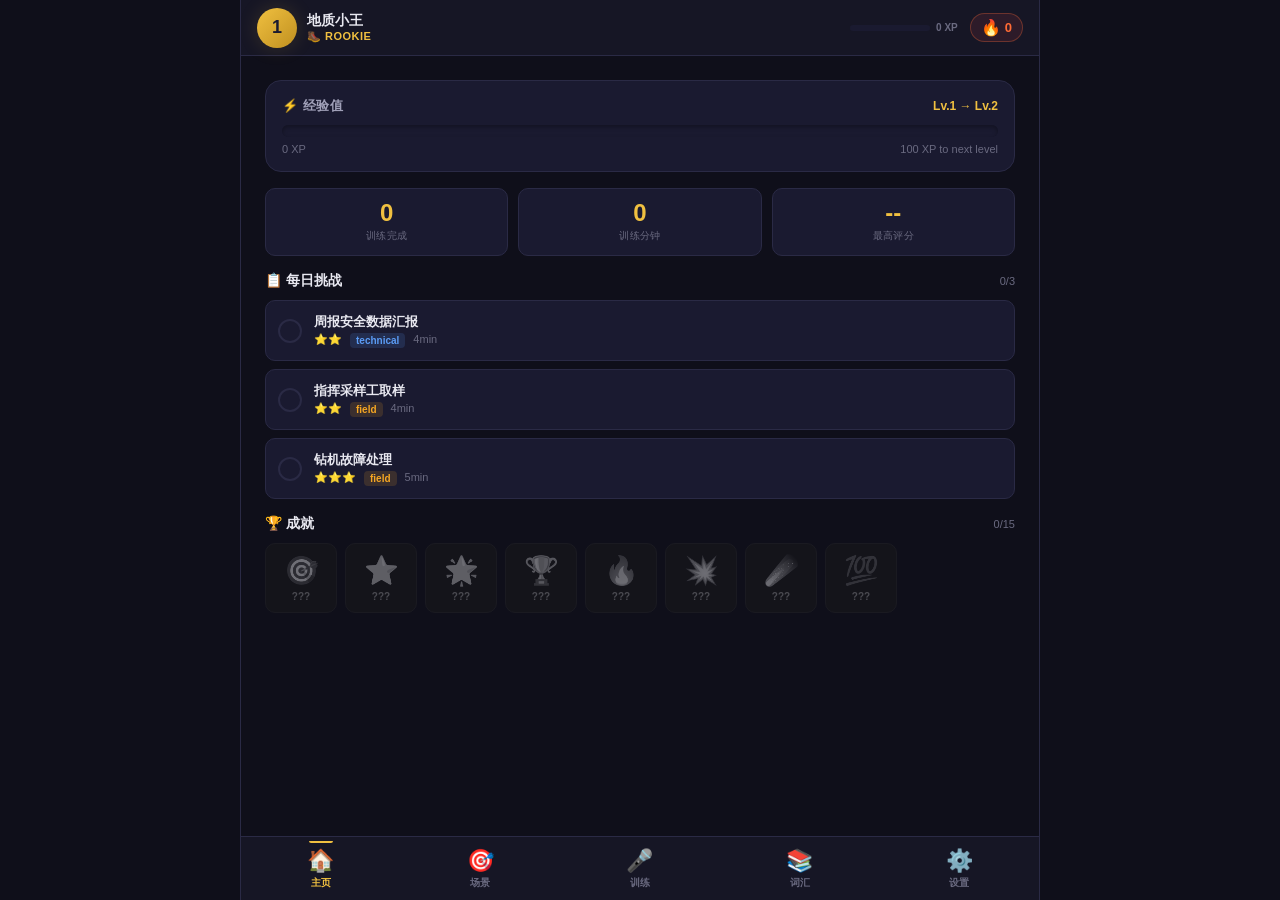
==== commit 96a7914d: "Fix: rebuild app.html with correct UTF-8 encoding (Node.js)" ====
--- a/app.html
+++ b/app.html
@@ -1,4 +1,4 @@
-﻿<!DOCTYPE html>
+<!DOCTYPE html>
 <html lang="zh-CN">
 <head>
   <meta charset="UTF-8">
@@ -6,10 +6,11 @@
   <meta name="theme-color" content="#0f0f1a">
   <meta name="apple-mobile-web-app-capable" content="yes">
   <meta name="apple-mobile-web-app-status-bar-style" content="black-translucent">
-  <title>MineTalk 鈥?鐭夸笟鍦烘櫙鑻辫璁粌</title>
+  <title>MineTalk — 矿业场景英语训练</title>
   <style>
 /* ============================================
-   MineTalk 鈥?鐭夸笟鍦烘櫙鑻辫瀵硅瘽璁粌鍣?   Game-like Dark Theme (RPG / Mining)
+   MineTalk — 矿业场景英语对话训练器
+   Game-like Dark Theme (RPG / Mining)
    ============================================ */
 
 /* --- CSS Variables --- */
@@ -1442,7 +1443,7 @@
 }
 
 </style>
-  <!-- manifest removed: CDN single-file mode -->
+  <!-- CDN single-file mode: manifest removed -->
 </head>
 <body>
 
@@ -1452,8 +1453,8 @@
     <div class="header-left">
       <div class="level-badge" id="levelBadge">1</div>
       <div class="player-info">
-        <span class="player-name" id="playerName">鍦拌川灏忕帇</span>
-        <span class="player-title" id="playerTitle">馃ゾ Rookie</span>
+        <span class="player-name" id="playerName">地质小王</span>
+        <span class="player-title" id="playerTitle">🥾 Rookie</span>
       </div>
     </div>
     <div class="header-right">
@@ -1462,7 +1463,7 @@
         <span class="xp-mini-text" id="xpMiniText">0/100</span>
       </div>
       <div class="streak-badge" id="streakBadge">
-        <span class="fire">馃敟</span><span id="streakCount">0</span>
+        <span class="fire">🔥</span><span id="streakCount">0</span>
       </div>
     </div>
   </header>
@@ -1475,8 +1476,8 @@
       <!-- XP Card -->
       <div class="xp-card">
         <div class="xp-card-header">
-          <span class="xp-card-title">鈿?缁忛獙鍊?/span>
-          <span class="xp-card-level">Lv.<span id="xpLevel">1</span> 鈫?Lv.<span id="xpNextLevel">2</span></span>
+          <span class="xp-card-title">⚡ 经验值</span>
+          <span class="xp-card-level">Lv.<span id="xpLevel">1</span> → Lv.<span id="xpNextLevel">2</span></span>
         </div>
         <div class="xp-bar-large">
           <div class="xp-bar-fill-large" id="xpBarLarge" style="width:0%"></div>
@@ -1491,22 +1492,22 @@
       <div class="stats-row">
         <div class="stat-card">
           <div class="stat-value" id="statScenes">0</div>
-          <div class="stat-label">璁粌瀹屾垚</div>
+          <div class="stat-label">训练完成</div>
         </div>
         <div class="stat-card">
           <div class="stat-value" id="statMinutes">0</div>
-          <div class="stat-label">璁粌鍒嗛挓</div>
+          <div class="stat-label">训练分钟</div>
         </div>
         <div class="stat-card">
           <div class="stat-value" id="statBest">--</div>
-          <div class="stat-label">鏈€楂樿瘎鍒?/div>
+          <div class="stat-label">最高评分</div>
         </div>
       </div>
 
       <!-- Daily Challenges -->
       <div class="daily-challenges">
         <div class="section-header">
-          <span class="section-title">馃搵 姣忔棩鎸戞垬</span>
+          <span class="section-title">📋 每日挑战</span>
           <span class="section-sub" id="dailyProgress">0/3</span>
         </div>
         <div id="dailyChallengeList"></div>
@@ -1514,7 +1515,7 @@
 
       <!-- Achievements -->
       <div class="section-header">
-        <span class="section-title">馃弳 鎴愬氨</span>
+        <span class="section-title">🏆 成就</span>
         <span class="section-sub" id="achieveCount">0/12</span>
       </div>
       <div class="achievements-row" id="achievementsRow"></div>
@@ -1524,23 +1525,23 @@
     <section class="tab-panel" id="tab-scenes">
       <!-- Accent -->
       <div class="accent-bar">
-        <span>馃帣锔?瀵硅瘽鍙ｉ煶:</span>
+        <span>🎙️ 对话口音:</span>
         <select class="accent-select" id="accentSelect">
-          <option value="en-ZA">馃嚳馃嚘 鍗楅潪鑻辫</option>
-          <option value="en-AU">馃嚘馃嚭 婢冲紡鑻辫</option>
-          <option value="en-GB">馃嚞馃嚙 鑻卞紡鑻辫</option>
-          <option value="en-US">馃嚭馃嚫 缇庡紡鑻辫</option>
-          <option value="en-IN">馃嚠馃嚦 鍗板害鑻辫</option>
+          <option value="en-ZA">🇿🇦 南非英语</option>
+          <option value="en-AU">🇦🇺 澳式英语</option>
+          <option value="en-GB">🇬🇧 英式英语</option>
+          <option value="en-US">🇺🇸 美式英语</option>
+          <option value="en-IN">🇮🇳 印度英语</option>
         </select>
       </div>
 
       <!-- Category Filter -->
       <div class="category-filters" id="categoryFilters">
-        <button class="cat-filter active" data-cat="all">馃幆 鍏ㄩ儴</button>
-        <button class="cat-filter" data-cat="technical">馃敩 鎶€鏈眹鎶?/button>
-        <button class="cat-filter" data-cat="field">鉀忥笍 鐜板満鎸囨尌</button>
-        <button class="cat-filter" data-cat="social">馃嵑 鏃ュ父绀句氦</button>
-        <button class="cat-filter" data-cat="business">馃搵 鍟嗗姟璋堝垽</button>
+        <button class="cat-filter active" data-cat="all">🎯 全部</button>
+        <button class="cat-filter" data-cat="technical">🔬 技术汇报</button>
+        <button class="cat-filter" data-cat="field">⛏️ 现场指挥</button>
+        <button class="cat-filter" data-cat="social">🍺 日常社交</button>
+        <button class="cat-filter" data-cat="business">📋 商务谈判</button>
       </div>
 
       <!-- Scene List -->
@@ -1553,15 +1554,16 @@
         <!-- Start Screen -->
         <div id="trainingStart">
           <div class="training-scene-info">
-            <div class="training-character" id="trainAvatar">馃懆鈥嶐煍?/div>
-            <div class="training-char-name" id="trainCharName">閫夋嫨涓€涓満鏅紑濮?/div>
+            <div class="training-character" id="trainAvatar">👨‍🔧</div>
+            <div class="training-char-name" id="trainCharName">选择一个场景开始</div>
             <div class="training-char-role" id="trainCharRole"></div>
           </div>
           <p style="text-align:center;color:var(--text-muted);font-size:13px;" id="trainSelectHint">
-            馃憜 鍦ㄣ€屽満鏅€嶆爣绛鹃〉涓寫閫変竴涓満鏅紝鐒跺悗鍥炲埌杩欓噷寮€濮嬭缁?          </p>
+            👆 在「场景」标签页中挑选一个场景，然后回到这里开始训练
+          </p>
           <div style="text-align:center;margin-top:12px;display:none;" id="trainStartBtnWrap">
             <button class="btn btn-primary" id="btnStartTraining" style="font-size:16px;padding:14px 40px;">
-              鉀忥笍 寮€濮嬭缁冿紒
+              ⛏️ 开始训练！
             </button>
           </div>
         </div>
@@ -1569,7 +1571,7 @@
         <!-- Active Training -->
         <div id="trainingActive" style="display:none;">
           <div class="training-scene-info">
-            <div class="training-character" id="trainAvatarActive">馃懆鈥嶐煍?/div>
+            <div class="training-character" id="trainAvatarActive">👨‍🔧</div>
             <div class="training-char-name" id="trainCharNameActive"></div>
             <div class="training-char-role" id="trainCharRoleActive"></div>
           </div>
@@ -1585,18 +1587,18 @@
 
           <!-- Mic -->
           <div class="mic-zone">
-            <button class="mic-btn" id="micBtn" title="鐐瑰嚮寮€濮嬭璇?>馃帳</button>
-            <span class="mic-hint" id="micHint">鐐瑰嚮楹﹀厠椋庡紑濮嬭璇?/span>
+            <button class="mic-btn" id="micBtn" title="点击开始说话">🎤</button>
+            <span class="mic-hint" id="micHint">点击麦克风开始说话</span>
           </div>
 
           <!-- Manual Input -->
           <div class="manual-input-row">
-            <input type="text" class="manual-input" id="manualInput" placeholder="鎴栬€呯洿鎺ヨ緭鍏ユ枃瀛?..">
-            <button class="btn-send" id="btnSend">鍙戦€?/button>
+            <input type="text" class="manual-input" id="manualInput" placeholder="或者直接输入文字...">
+            <button class="btn-send" id="btnSend">发送</button>
           </div>
 
           <div style="text-align:center;margin-top:10px;">
-            <button class="btn btn-sm btn-secondary" id="btnEndTraining">缁撴潫璁粌</button>
+            <button class="btn btn-sm btn-secondary" id="btnEndTraining">结束训练</button>
           </div>
         </div>
       </div>
@@ -1608,8 +1610,8 @@
       <div class="flash-card-container">
         <div class="flash-card" id="flashCard">
           <div class="flash-card-front">
-            <div class="card-zh" id="cardZh">閫夋嫨涓€涓瘝姹囧崱缁?/div>
-            <div class="card-hint-label">馃枑锔?鐐瑰嚮缈昏浆</div>
+            <div class="card-zh" id="cardZh">选择一个词汇卡组</div>
+            <div class="card-hint-label">🖐️ 点击翻转</div>
           </div>
           <div class="flash-card-back">
             <div class="card-en" id="cardEn"></div>
@@ -1618,12 +1620,12 @@
         </div>
       </div>
       <div class="card-actions">
-        <button class="btn btn-danger btn-sm" id="btnCardAgain">馃攧 鍐嶇粌涓€娆?/button>
-        <button class="btn btn-primary btn-sm" id="btnCardMastered">鉁?宸叉帉鎻?/button>
+        <button class="btn btn-danger btn-sm" id="btnCardAgain">🔄 再练一次</button>
+        <button class="btn btn-primary btn-sm" id="btnCardMastered">✅ 已掌握</button>
       </div>
       <div class="card-progress" id="cardProgress">1 / 1</div>
       <div class="review-queue" id="reviewQueue" style="display:none;">
-        <div class="review-queue-title">馃摑 寰呭涔?(<span id="reviewCount">0</span>)</div>
+        <div class="review-queue-title">📝 待复习 (<span id="reviewCount">0</span>)</div>
         <div id="reviewList"></div>
       </div>
     </section>
@@ -1631,83 +1633,85 @@
     <!-- TAB 5: Settings -->
     <section class="tab-panel" id="tab-settings">
       <div class="settings-group">
-        <div class="settings-group-title">馃攲 API 璁剧疆</div>
+        <div class="settings-group-title">🔌 API 设置</div>
         <div class="form-group">
           <label class="form-label">DeepSeek API Key</label>
           <input type="password" class="form-input" id="apiKeyInput" placeholder="sk-...">
           <div class="form-hint">
-            瀵嗛挜浠呬繚瀛樺湪浣犵殑娴忚鍣ㄤ腑锛屼笉浼氫笂浼犲埌浠讳綍鏈嶅姟鍣ㄣ€?            <a href="https://platform.deepseek.com/api_keys" target="_blank" style="color:var(--info);">鑾峰彇 Key 鈫?/a>
+            密钥仅保存在你的浏览器中，不会上传到任何服务器。
+            <a href="https://platform.deepseek.com/api_keys" target="_blank" style="color:var(--info);">获取 Key →</a>
           </div>
           <div class="api-status" id="apiStatus"></div>
         </div>
       </div>
 
       <div class="settings-group">
-        <div class="settings-group-title">馃懁 涓汉淇℃伅</div>
+        <div class="settings-group-title">👤 个人信息</div>
         <div class="form-group">
-          <label class="form-label">鏄电О</label>
-          <input type="text" class="form-input" id="nicknameInput" placeholder="鍦拌川灏忕帇" maxlength="20">
+          <label class="form-label">昵称</label>
+          <input type="text" class="form-input" id="nicknameInput" placeholder="地质小王" maxlength="20">
         </div>
         <div class="form-group">
-          <label class="form-label">榛樿鍙ｉ煶</label>
+          <label class="form-label">默认口音</label>
           <select class="form-input" id="defaultAccentSelect">
-            <option value="en-ZA">馃嚳馃嚘 鍗楅潪鑻辫</option>
-            <option value="en-AU">馃嚘馃嚭 婢冲紡鑻辫</option>
-            <option value="en-GB">馃嚞馃嚙 鑻卞紡鑻辫</option>
-            <option value="en-US">馃嚭馃嚫 缇庡紡鑻辫</option>
-            <option value="en-IN">馃嚠馃嚦 鍗板害鑻辫</option>
+            <option value="en-ZA">🇿🇦 南非英语</option>
+            <option value="en-AU">🇦🇺 澳式英语</option>
+            <option value="en-GB">🇬🇧 英式英语</option>
+            <option value="en-US">🇺🇸 美式英语</option>
+            <option value="en-IN">🇮🇳 印度英语</option>
           </select>
         </div>
         <div class="form-group">
-          <label class="form-label">杈呭姪妯″紡</label>
+          <label class="form-label">辅助模式</label>
           <select class="form-input" id="hintModeSelect">
-            <option value="true">寮€鍚?鈥?璁粌鏃舵樉绀哄叧閿瘝鎻愮ず</option>
-            <option value="false">鍏抽棴 鈥?鏃犳彁绀猴紝瀹屽叏闈犺嚜宸?/option>
+            <option value="true">开启 — 训练时显示关键词提示</option>
+            <option value="false">关闭 — 无提示，完全靠自己</option>
           </select>
         </div>
       </div>
 
       <div class="settings-group">
-        <div class="settings-group-title">馃捑 鏁版嵁绠＄悊</div>
+        <div class="settings-group-title">💾 数据管理</div>
         <div style="display:flex;gap:8px;flex-wrap:wrap;">
-          <button class="btn btn-secondary btn-sm" id="btnExportData">馃摛 瀵煎嚭鏁版嵁</button>
-          <button class="btn btn-secondary btn-sm" id="btnImportData">馃摜 瀵煎叆鏁版嵁</button>
+          <button class="btn btn-secondary btn-sm" id="btnExportData">📤 导出数据</button>
+          <button class="btn btn-secondary btn-sm" id="btnImportData">📥 导入数据</button>
         </div>
       </div>
 
       <div class="settings-group">
         <div class="danger-zone">
-          <div class="danger-zone-title">鈿狅笍 鍗遍櫓鍖哄煙</div>
-          <button class="btn btn-danger btn-sm btn-block" id="btnResetData">馃棏锔?娓呴櫎鎵€鏈夋暟鎹?/button>
+          <div class="danger-zone-title">⚠️ 危险区域</div>
+          <button class="btn btn-danger btn-sm btn-block" id="btnResetData">🗑️ 清除所有数据</button>
         </div>
       </div>
 
       <div style="text-align:center;padding:20px;color:var(--text-muted);font-size:11px;">
-        MineTalk v1.0 路 Made for African Mining 馃彅锔?      </div>
+        MineTalk v1.0 · Made for African Mining 🏔️
+      </div>
     </section>
   </main>
 
   <!-- ===== BOTTOM NAV ===== -->
   <nav id="bottom-nav">
     <button class="nav-item active" data-tab="home">
-      <span class="nav-icon">馃彔</span>
-      <span class="nav-label">涓婚〉</span>
+      <span class="nav-icon">🏠</span>
+      <span class="nav-label">主页</span>
     </button>
     <button class="nav-item" data-tab="scenes">
-      <span class="nav-icon">馃幆</span>
-      <span class="nav-label">鍦烘櫙</span>
+      <span class="nav-icon">🎯</span>
+      <span class="nav-label">场景</span>
     </button>
     <button class="nav-item" data-tab="training">
-      <span class="nav-icon">馃帳</span>
-      <span class="nav-label">璁粌</span>
+      <span class="nav-icon">🎤</span>
+      <span class="nav-label">训练</span>
     </button>
     <button class="nav-item" data-tab="cards">
-      <span class="nav-icon">馃摎</span>
-      <span class="nav-label">璇嶆眹</span>
+      <span class="nav-icon">📚</span>
+      <span class="nav-label">词汇</span>
     </button>
     <button class="nav-item" data-tab="settings">
-      <span class="nav-icon">鈿欙笍</span>
-      <span class="nav-label">璁剧疆</span>
+      <span class="nav-icon">⚙️</span>
+      <span class="nav-label">设置</span>
     </button>
   </nav>
 </div>
@@ -1730,7 +1734,7 @@
 <!-- Scripts -->
 <script>
 /* ============================================
-   storage.js 鈥?localStorage 璇诲啓灏佽
+   storage.js — localStorage 读写封装
    MineTalk v1.0
    ============================================ */
 
@@ -1738,7 +1742,7 @@
 
 const DEFAULT_STATE = {
   player: {
-    name: '鍦拌川灏忕帇',
+    name: '地质小王',
     level: 1,
     xp: 0,
     streak: 0,
@@ -1758,7 +1762,7 @@
 };
 
 const Storage = {
-  /** 璇诲彇鍏ㄩ儴鐘舵€?*/
+  /** 读取全部状态 */
   load() {
     try {
       const raw = localStorage.getItem(STORAGE_KEY);
@@ -1771,7 +1775,7 @@
     }
   },
 
-  /** 淇濆瓨鍏ㄩ儴鐘舵€?*/
+  /** 保存全部状态 */
   save(state) {
     try {
       localStorage.setItem(STORAGE_KEY, JSON.stringify(state));
@@ -1780,13 +1784,13 @@
     }
   },
 
-  /** 鑾峰彇璁剧疆椤?*/
+  /** 获取设置项 */
   getSetting(key) {
     const state = this.load();
     return state.settings[key];
   },
 
-  /** 鏇存柊璁剧疆椤?*/
+  /** 更新设置项 */
   updateSetting(key, value) {
     const state = this.load();
     state.settings[key] = value;
@@ -1794,12 +1798,12 @@
     return state;
   },
 
-  /** 鑾峰彇鐜╁鏁版嵁 */
+  /** 获取玩家数据 */
   getPlayer() {
     return this.load().player;
   },
 
-  /** 鏇存柊鐜╁鏁版嵁 */
+  /** 更新玩家数据 */
   updatePlayer(updates) {
     const state = this.load();
     Object.assign(state.player, updates);
@@ -1807,13 +1811,13 @@
     return state.player;
   },
 
-  /** 鑾峰彇鍦烘櫙杩涘害 */
+  /** 获取场景进度 */
   getSceneProgress(sceneId) {
     const state = this.load();
     return state.scenes[sceneId] || null;
   },
 
-  /** 鏇存柊鍦烘櫙杩涘害 */
+  /** 更新场景进度 */
   updateSceneProgress(sceneId, data) {
     const state = this.load();
     if (!state.scenes[sceneId]) {
@@ -1824,13 +1828,13 @@
     return state.scenes[sceneId];
   },
 
-  /** 鑾峰彇璇嶆眹鍗＄墖杩涘害 */
+  /** 获取词汇卡片进度 */
   getVocabProgress(cardId) {
     const state = this.load();
     return state.vocabulary[cardId] || null;
   },
 
-  /** 鏇存柊璇嶆眹鍗＄墖杩涘害 */
+  /** 更新词汇卡片进度 */
   updateVocabProgress(cardId, data) {
     const state = this.load();
     if (!state.vocabulary[cardId]) {
@@ -1841,32 +1845,34 @@
     return state.vocabulary[cardId];
   },
 
-  /** 瑙ｉ攣鎴愬氨 */
+  /** 解锁成就 */
   unlockAchievement(achieveId) {
     const state = this.load();
     if (!state.achievements.includes(achieveId)) {
       state.achievements.push(achieveId);
       this.save(state);
-      return true; // 鏂拌В閿?    }
-    return false; // 宸茶В閿?  },
-
-  /** 妫€鏌ユ垚灏辨槸鍚﹀凡瑙ｉ攣 */
+      return true; // 新解锁
+    }
+    return false; // 已解锁
+  },
+
+  /** 检查成就是否已解锁 */
   hasAchievement(achieveId) {
     const state = this.load();
     return state.achievements.includes(achieveId);
   },
 
-  /** 瀵煎嚭鏁版嵁 */
+  /** 导出数据 */
   exportData() {
     const state = this.load();
     return JSON.stringify(state, null, 2);
   },
 
-  /** 瀵煎叆鏁版嵁 */
+  /** 导入数据 */
   importData(jsonStr) {
     try {
       const data = JSON.parse(jsonStr);
-      // 鍩烘湰楠岃瘉
+      // 基本验证
       if (!data.player || !data.settings) {
         throw new Error('Invalid data format');
       }
@@ -1878,17 +1884,17 @@
     }
   },
 
-  /** 瀹屽叏閲嶇疆 */
+  /** 完全重置 */
   resetAll() {
     localStorage.removeItem(STORAGE_KEY);
   },
 
-  /** 娣卞厠闅?*/
+  /** 深克隆 */
   _deepClone(obj) {
     return JSON.parse(JSON.stringify(obj));
   },
 
-  /** 鍚堝苟锛歞efault + saved锛坰aved浼樺厛锛?*/
+  /** 合并：default + saved（saved优先） */
   _merge(def, saved) {
     const result = this._deepClone(def);
     for (const key of Object.keys(result)) {
@@ -1907,43 +1913,43 @@
 </script>
 <script>
 /* ============================================
-   game.js 鈥?娓告垙鏈哄埗 (XP/绛夌骇/鎴愬氨/杩炲嚮)
+   game.js — 游戏机制 (XP/等级/成就/连击)
    MineTalk v1.0
    ============================================ */
 
 const LEVELS = [
-  { level: 1,  title: '馃ゾ Rookie',          xp: 0 },
-  { level: 2,  title: '鉀忥笍 Junior Miner',    xp: 100 },
-  { level: 3,  title: '馃拵 Senior Miner',    xp: 250 },
-  { level: 4,  title: '馃搵 Foreman',         xp: 500 },
-  { level: 5,  title: '馃敩 Geologist',       xp: 800 },
-  { level: 6,  title: '馃彅锔?Senior Geologist', xp: 1200 },
-  { level: 7,  title: '馃憫 Mine Manager',    xp: 2000 },
-  { level: 8,  title: '馃専 Director',        xp: 3500 },
-  { level: 9,  title: '馃彮 VP Operations',   xp: 5500 },
-  { level: 10, title: '馃實 CEO',             xp: 8000 },
+  { level: 1,  title: '🥾 Rookie',          xp: 0 },
+  { level: 2,  title: '⛏️ Junior Miner',    xp: 100 },
+  { level: 3,  title: '💎 Senior Miner',    xp: 250 },
+  { level: 4,  title: '📋 Foreman',         xp: 500 },
+  { level: 5,  title: '🔬 Geologist',       xp: 800 },
+  { level: 6,  title: '🏔️ Senior Geologist', xp: 1200 },
+  { level: 7,  title: '👑 Mine Manager',    xp: 2000 },
+  { level: 8,  title: '🌟 Director',        xp: 3500 },
+  { level: 9,  title: '🏭 VP Operations',   xp: 5500 },
+  { level: 10, title: '🌍 CEO',             xp: 8000 },
 ];
 
 const ACHIEVEMENTS = [
-  { id: 'first-scene',     icon: '馃幆', name: '鍒濇涓嬩簳',   desc: '瀹屾垚绗竴娆¤缁?,         hint: '瀹屾垚浠绘剰鍦烘櫙璁粌' },
-  { id: 'scenes-5',        icon: '猸?, name: '浜旀鍘嗙粌',   desc: '瀹屾垚5娆¤缁?,           hint: '绱瀹屾垚5涓満鏅? },
-  { id: 'scenes-20',       icon: '馃専', name: '浜屽崄杩炶儨',   desc: '瀹屾垚20娆¤缁?,          hint: '绱瀹屾垚20涓満鏅? },
-  { id: 'scenes-100',      icon: '馃弳', name: '鐧剧偧鎴愰挗',   desc: '瀹屾垚100娆¤缁?,         hint: '绱瀹屾垚100涓満鏅? },
-  { id: 'streak-3',        icon: '馃敟', name: '涓夋棩涔嬬伀',   desc: '杩炵画鎵撳崱3澶?,           hint: '杩炵画3澶╁畬鎴愯缁? },
-  { id: 'streak-7',        icon: '馃挜', name: '涓€鍛ㄤ箣鏄?,   desc: '杩炵画鎵撳崱7澶?,           hint: '杩炵画7澶╁畬鎴愯缁? },
-  { id: 'streak-30',       icon: '鈽勶笍', name: '鏈堝害浼犲',   desc: '杩炵画鎵撳崱30澶?,          hint: '杩炵画30澶╁畬鎴愯缁? },
-  { id: 'score-90',        icon: '馃挴', name: '婊″垎瀵硅瘽',   desc: '鍗曟璇勫垎90+',           hint: '璁粌璇勫垎杈惧埌90鍒嗕互涓? },
-  { id: 'perfect',         icon: '鉁?, name: '瀹岀編婕旂粠',   desc: '鍗曟璇勫垎100鍒?,         hint: '璁粌鑾峰緱婊″垎璇勪环' },
-  { id: 'vocab-20',        icon: '馃摎', name: '璇嶆眹瀛﹀緬',   desc: '鎺屾彙20寮犺瘝姹囧崱',        hint: '鏍囪20寮犲崱鐗囦负宸叉帉鎻? },
-  { id: 'vocab-50',        icon: '馃摉', name: '璇嶆眹澶у笀',   desc: '鎺屾彙50寮犺瘝姹囧崱',        hint: '鏍囪50寮犲崱鐗囦负宸叉帉鎻? },
-  { id: 'all-categories',  icon: '馃實', name: '鍏ㄨ兘鐭垮伐',   desc: '瀹屾垚鍏ㄩ儴鍥涚被鍦烘櫙',      hint: '鎶€鏈?鐜板満/绀句氦/鍟嗗姟鍚勫畬鎴愪竴娆? },
-  { id: 'multi-accent',    icon: '馃幁', name: '澶氳瑷€鑰?,   desc: '鐢?绉嶅彛闊冲畬鎴愯缁?,     hint: '鍒囨崲鍙ｉ煶瀹屾垚璁粌鍚勪竴娆? },
-  { id: 'speed-demon',     icon: '鈿?, name: '蹇€熷弽搴?,   desc: '3绉掑唴寮€濮嬪洖绛?,         hint: 'AI璇村畬鍚?绉掑唴寮€濮嬭璇? },
-  { id: 'night-owl',       icon: '馃', name: '娣卞鐭垮伐',   desc: '鏅氫笂10鐐瑰悗瀹屾垚璁粌',    hint: '鍦?2:00-04:00闂村畬鎴愯缁? },
+  { id: 'first-scene',     icon: '🎯', name: '初次下井',   desc: '完成第一次训练',         hint: '完成任意场景训练' },
+  { id: 'scenes-5',        icon: '⭐', name: '五次历练',   desc: '完成5次训练',           hint: '累计完成5个场景' },
+  { id: 'scenes-20',       icon: '🌟', name: '二十连胜',   desc: '完成20次训练',          hint: '累计完成20个场景' },
+  { id: 'scenes-100',      icon: '🏆', name: '百炼成钢',   desc: '完成100次训练',         hint: '累计完成100个场景' },
+  { id: 'streak-3',        icon: '🔥', name: '三日之火',   desc: '连续打卡3天',           hint: '连续3天完成训练' },
+  { id: 'streak-7',        icon: '💥', name: '一周之星',   desc: '连续打卡7天',           hint: '连续7天完成训练' },
+  { id: 'streak-30',       icon: '☄️', name: '月度传奇',   desc: '连续打卡30天',          hint: '连续30天完成训练' },
+  { id: 'score-90',        icon: '💯', name: '满分对话',   desc: '单次评分90+',           hint: '训练评分达到90分以上' },
+  { id: 'perfect',         icon: '✨', name: '完美演绎',   desc: '单次评分100分',         hint: '训练获得满分评价' },
+  { id: 'vocab-20',        icon: '📚', name: '词汇学徒',   desc: '掌握20张词汇卡',        hint: '标记20张卡片为已掌握' },
+  { id: 'vocab-50',        icon: '📖', name: '词汇大师',   desc: '掌握50张词汇卡',        hint: '标记50张卡片为已掌握' },
+  { id: 'all-categories',  icon: '🌍', name: '全能矿工',   desc: '完成全部四类场景',      hint: '技术/现场/社交/商务各完成一次' },
+  { id: 'multi-accent',    icon: '🎭', name: '多语言者',   desc: '用3种口音完成训练',     hint: '切换口音完成训练各一次' },
+  { id: 'speed-demon',     icon: '⚡', name: '快速反应',   desc: '3秒内开始回答',         hint: 'AI说完后3秒内开始说话' },
+  { id: 'night-owl',       icon: '🦉', name: '深夜矿工',   desc: '晚上10点后完成训练',    hint: '在22:00-04:00间完成训练' },
 ];
 
 const Game = {
-  /** 鑾峰彇褰撳墠绛夌骇淇℃伅 */
+  /** 获取当前等级信息 */
   getLevelInfo(xp) {
     let info = LEVELS[0];
     for (let i = LEVELS.length - 1; i >= 0; i--) {
@@ -1955,17 +1961,17 @@
     return info;
   },
 
-  /** 鑾峰彇涓嬩竴绛夌骇淇℃伅 */
+  /** 获取下一等级信息 */
   getNextLevelInfo(xp) {
     const current = this.getLevelInfo(xp);
     const idx = LEVELS.findIndex(l => l.level === current.level);
     if (idx < LEVELS.length - 1) {
       return LEVELS[idx + 1];
     }
-    return null; // 婊＄骇
-  },
-
-  /** 璁＄畻XP杩涘害鐧惧垎姣?*/
+    return null; // 满级
+  },
+
+  /** 计算XP进度百分比 */
   getXpProgress(xp) {
     const current = this.getLevelInfo(xp);
     const next = this.getNextLevelInfo(xp);
@@ -1975,23 +1981,23 @@
     return Math.min(100, Math.floor((levelXp / needed) * 100));
   },
 
-  /** 鑾峰彇绛夌骇鍒楄〃 */
+  /** 获取等级列表 */
   getLevels() {
     return LEVELS;
   },
 
-  /** 鑾峰彇鎴愬氨鍒楄〃 */
+  /** 获取成就列表 */
   getAchievements() {
     return ACHIEVEMENTS;
   },
 
-  /** 鏍规嵁ID鑾峰彇鍗曚釜鎴愬氨 */
+  /** 根据ID获取单个成就 */
   getAchievement(id) {
     return ACHIEVEMENTS.find(a => a.id === id) || null;
   },
 
   /**
-   * 濂栧姳XP
+   * 奖励XP
    * @returns {{ xpGained: number, leveledUp: boolean, newLevel: number|null, newTitle: string|null }}
    */
   awardXP(currentXp, amount) {
@@ -2009,20 +2015,20 @@
   },
 
   /**
-   * 璁＄畻鍦烘櫙璁粌XP
+   * 计算场景训练XP
    */
   calcSceneXP(score, isFirstToday, streakDays) {
-    let xp = 50; // 鍩虹
-    if (score >= 90) xp += 50;      // 瀹岀編
-    else if (score >= 80) xp += 20; // 浼樼
+    let xp = 50; // 基础
+    if (score >= 90) xp += 50;      // 完美
+    else if (score >= 80) xp += 20; // 优秀
     if (isFirstToday) {
-      xp += 10 + Math.min(streakDays, 7) * 5; // 杩炲嚮鍔犳垚
+      xp += 10 + Math.min(streakDays, 7) * 5; // 连击加成
     }
     return xp;
   },
 
   /**
-   * 鏇存柊杩炲嚮
+   * 更新连击
    * @returns {{ streak: number, isNewDay: boolean }}
    */
   updateStreak(lastTrainingDate, currentStreak) {
@@ -2034,12 +2040,13 @@
     if (lastTrainingDate === yesterday) {
       return { streak: currentStreak + 1, isNewDay: true };
     }
-    // 鏂浜?    return { streak: 1, isNewDay: true };
+    // 断签了
+    return { streak: 1, isNewDay: true };
   },
 
   /**
-   * 妫€鏌ュ苟瑙ｉ攣鎴愬氨
-   * @returns {Array} 鏂拌В閿佺殑鎴愬氨鍒楄〃
+   * 检查并解锁成就
+   * @returns {Array} 新解锁的成就列表
    */
   checkAchievements(state) {
     const newly = [];
@@ -2062,12 +2069,13 @@
     check('score-90', player.bestScore >= 90);
     check('perfect', player.bestScore >= 100);
 
-    // 璇嶆眹鎺屾彙鏁伴噺
+    // 词汇掌握数量
     const masteredCount = Object.values(state.vocabulary).filter(v => v.mastered).length;
     check('vocab-20', masteredCount >= 20);
     check('vocab-50', masteredCount >= 50);
 
-    // 鍏ㄧ被鍒畬鎴?    const categories = new Set();
+    // 全类别完成
+    const categories = new Set();
     for (const [sceneId, progress] of Object.entries(state.scenes)) {
       if (progress.completed) {
         const cat = sceneId.split('-')[0];
@@ -2076,23 +2084,25 @@
     }
     check('all-categories', categories.size >= 4);
 
-    // 澶氬彛闊?    check('multi-accent', false); // TODO: track accents used
-
-    // 蹇€熷弽搴?    check('speed-demon', false); // TODO: track response time
-
-    // 娣卞鐭垮伐
+    // 多口音
+    check('multi-accent', false); // TODO: track accents used
+
+    // 快速反应
+    check('speed-demon', false); // TODO: track response time
+
+    // 深夜矿工
     const hour = new Date().getHours();
     check('night-owl', hour >= 22 || hour < 4);
 
     return newly;
   },
 
-  /** 浠婃棩鏃ユ湡 YYYY-MM-DD */
+  /** 今日日期 YYYY-MM-DD */
   _today() {
     return new Date().toISOString().slice(0, 10);
   },
 
-  /** N澶╁墠鏃ユ湡 */
+  /** N天前日期 */
   _daysAgo(n) {
     const d = new Date();
     d.setDate(d.getDate() - n);
@@ -2103,36 +2113,37 @@
 </script>
 <script>
 /* ============================================
-   scenes.js 鈥?鐭夸笟鍦烘櫙鏁版嵁搴?   MineTalk v1.0
+   scenes.js — 矿业场景数据库
+   MineTalk v1.0
    ============================================ */
 
 const SCENES = [
-  // ==================== 鎶€鏈眹鎶?(technical) ====================
+  // ==================== 技术汇报 (technical) ====================
   {
     id: 'technical-001',
     category: 'technical',
-    title: '姹囨姤浠婃棩閽绘帰缁撴灉',
-    subtitle: '鍚戞境娲叉€诲伐姹囨姤鍝佷綅鍜岃繘灏?,
+    title: '汇报今日钻探结果',
+    subtitle: '向澳洲总工汇报品位和进尺',
     difficulty: 3,
     estimatedMinutes: 5,
     rounds: 5,
     character: {
       name: 'Mike Thompson',
-      role: '婢虫床鎬诲伐绋嬪笀',
-      avatar: '馃懆鈥嶐煍?,
+      role: '澳洲总工程师',
+      avatar: '👨‍🔧',
       accent: 'en-AU',
-      personality: '涓撲笟浣嗗弸鍠勶紝浼氳拷闂粏鑺?,
+      personality: '专业但友善，会追问细节',
     },
     context: {
-      setting: '绾崇背姣斾簹鐭垮北鐜板満鍔炲叕瀹わ紝涓嬪崍4鐐规瘡鏃ユ眹鎶?,
-      yourRole: '涓浗鍦拌川宸ョ▼甯堬紝璐熻矗浠婂ぉ鐨勯捇鎺㈠彇鏍峰伐浣?,
+      setting: '纳米比亚矿山现场办公室，下午4点每日汇报',
+      yourRole: '中国地质工程师，负责今天的钻探取样工作',
     },
     keyVocabulary: [
-      { zh: '宀╁績閲囧彇鐜?, en: 'core recovery rate' },
-      { zh: '鐭垮寲甯﹀帤搴?, en: 'mineralized zone thickness' },
-      { zh: '鍝佷綅', en: 'grade' },
-      { zh: '閽昏繘娣卞害', en: 'drilling depth' },
-      { zh: '涓嬩竴姝ュ缓璁?, en: 'recommendation for next step' },
+      { zh: '岩心采取率', en: 'core recovery rate' },
+      { zh: '矿化带厚度', en: 'mineralized zone thickness' },
+      { zh: '品位', en: 'grade' },
+      { zh: '钻进深度', en: 'drilling depth' },
+      { zh: '下一步建议', en: 'recommendation for next step' },
     ],
     systemPrompt: `You are Mike Thompson, an Australian chief engineer at a uranium mine in Namibia. You are talking to a Chinese geologist who just finished today's drilling sampling work.
 
@@ -2149,7 +2160,7 @@
 IMPORTANT RULES:
 - Speak naturally with an Australian English style (use "G'day", "mate", "righto" occasionally but don't overdo it)
 - Keep each response to 2-4 sentences
-- React naturally to what the geologist says 鈥?if they mention something interesting, ask follow-up questions
+- React naturally to what the geologist says — if they mention something interesting, ask follow-up questions
 - Adjust your questions based on their answers; don't just follow a script
 
 After 5 rounds of dialogue, end the conversation by saying "Thanks for the update mate, that's all I need for now."
@@ -2162,37 +2173,37 @@
   {
     id: 'technical-002',
     category: 'technical',
-    title: '閾€鐭垮搧浣嶅紓甯歌璁?,
-    subtitle: '鍙戠幇楂樺搧浣嶆锛屽拰棣栧腑鍦拌川甯堣璁?,
+    title: '铀矿品位异常讨论',
+    subtitle: '发现高品位段，和首席地质师讨论',
     difficulty: 4,
     estimatedMinutes: 6,
     rounds: 5,
     character: {
       name: 'Dr. Sarah Chen',
-      role: '棣栧腑鍦拌川甯堬紙鍗庤婢崇睄锛?,
-      avatar: '馃懇鈥嶐煍?,
+      role: '首席地质师（华裔澳籍）',
+      avatar: '👩‍🔬',
       accent: 'en-AU',
-      personality: '涓ヨ皑銆佹暟鎹┍鍔紝鍋跺皵璇翠腑鏂囨湳璇?,
+      personality: '严谨、数据驱动，偶尔说中文术语',
     },
     context: {
-      setting: '鐭垮北鍦拌川鍔炲叕瀹わ紝浣犲垰鎷垮埌鏈€鏂癤RF鍒嗘瀽缁撴灉',
-      yourRole: '鐜板満鍦拌川甯堬紝鍙戠幇浜嗕竴娈靛紓甯搁珮鍝佷綅锛?500ppm U鈧僌鈧堬級',
+      setting: '矿山地质办公室，你刚拿到最新XRF分析结果',
+      yourRole: '现场地质师，发现了一段异常高品位（>500ppm U₃O₈）',
     },
     keyVocabulary: [
-      { zh: '寮傚父楂樺搧浣?, en: 'anomalously high grade' },
-      { zh: 'XRF鍒嗘瀽', en: 'XRF analysis' },
-      { zh: '杈圭晫鍝佷綅', en: 'cut-off grade' },
-      { zh: '鐭垮寲鎺у埗鍥犵礌', en: 'mineralization controls' },
-      { zh: '閲嶅閲囨牱', en: 'duplicate sampling' },
+      { zh: '异常高品位', en: 'anomalously high grade' },
+      { zh: 'XRF分析', en: 'XRF analysis' },
+      { zh: '边界品位', en: 'cut-off grade' },
+      { zh: '矿化控制因素', en: 'mineralization controls' },
+      { zh: '重复采样', en: 'duplicate sampling' },
     ],
     systemPrompt: `You are Dr. Sarah Chen, chief geologist at a uranium mine. Chinese-Australian, occasionally uses Chinese geological terms. Data-driven, rigorous, but warm.
 
-The geologist has discovered an anomalously high grade section (>500ppm U鈧僌鈧?.
+The geologist has discovered an anomalously high grade section (>500ppm U₃O₈).
 
 Discuss:
 1. Ask about the exact depth interval and thickness
-2. Question the XRF calibration 鈥?when was it last checked?
-3. Discuss the geological controls 鈥?what structure hosts this mineralization?
+2. Question the XRF calibration — when was it last checked?
+3. Discuss the geological controls — what structure hosts this mineralization?
 4. Suggest verification: duplicate sampling, lab assay, check adjacent holes
 5. Discuss implications for resource model update
 
@@ -2203,28 +2214,28 @@
   {
     id: 'technical-003',
     category: 'technical',
-    title: '鍛ㄦ姤瀹夊叏鏁版嵁姹囨姤',
-    subtitle: '鍦ㄥ懆浼氫笂姹囨姤鏈懆HSE鏁版嵁',
+    title: '周报安全数据汇报',
+    subtitle: '在周会上汇报本周HSE数据',
     difficulty: 2,
     estimatedMinutes: 4,
     rounds: 4,
     character: {
       name: 'James van der Merwe',
-      role: '鐭垮北瀹夊叏缁忕悊锛堝崡闈炵睄锛?,
-      avatar: '馃懛',
+      role: '矿山安全经理（南非籍）',
+      avatar: '👷',
       accent: 'en-ZA',
-      personality: '涓ヨ們銆佽緝鐪燂紝瀵瑰畨鍏ㄦ暟鎹瀬搴︽晱鎰?,
+      personality: '严肃、较真，对安全数据极度敏感',
     },
     context: {
-      setting: '鍛ㄤ竴鏃╅棿瀹夊叏渚嬩細',
-      yourRole: '鍦拌川閮ㄩ棬浠ｈ〃锛屾眹鎶ユ湰鍛℉SE鎸囨爣',
+      setting: '周一早间安全例会',
+      yourRole: '地质部门代表，汇报本周HSE指标',
     },
     keyVocabulary: [
-      { zh: '鎹熷け宸ユ椂浜嬫晠', en: 'lost time injury (LTI)' },
-      { zh: '鏈亗浜嬩欢', en: 'near miss' },
-      { zh: '瀹夊叏宸ユ椂', en: 'safe man-hours' },
-      { zh: '鏁存敼鎺柦', en: 'corrective actions' },
-      { zh: '椋庨櫓璇勪及', en: 'risk assessment' },
+      { zh: '损失工时事故', en: 'lost time injury (LTI)' },
+      { zh: '未遂事件', en: 'near miss' },
+      { zh: '安全工时', en: 'safe man-hours' },
+      { zh: '整改措施', en: 'corrective actions' },
+      { zh: '风险评估', en: 'risk assessment' },
     ],
     systemPrompt: `You are James van der Merwe, safety manager at a Namibian uranium mine, South African. Very serious about safety, will interrogate numbers.
 
@@ -2245,29 +2256,29 @@
   {
     id: 'technical-004',
     category: 'technical',
-    title: '璧勬簮妯″瀷鏇存柊璁ㄨ',
-    subtitle: '涓庤祫婧愬湴璐ㄥ笀璁ㄨ鏈€鏂板潡妯″瀷',
+    title: '资源模型更新讨论',
+    subtitle: '与资源地质师讨论最新块模型',
     difficulty: 5,
     estimatedMinutes: 7,
     rounds: 6,
     character: {
       name: 'Pierre du Toit',
-      role: '璧勬簮鍦拌川甯堬紙鍗楅潪绫嶏級',
-      avatar: '馃鈥嶐煉?,
+      role: '资源地质师（南非籍）',
+      avatar: '🧑‍💻',
       accent: 'en-ZA',
-      personality: '鎶€鏈帶锛屽枩娆㈣璁虹畻娉曠粏鑺?,
+      personality: '技术控，喜欢讨论算法细节',
     },
     context: {
-      setting: '璧勬簮寤烘ā鍔炲叕瀹わ紝姝ｅ湪璁ㄨLeapfrog/Isatis妯″瀷鏇存柊',
-      yourRole: '鍦拌川甯堬紝鍒氬畬鎴愭柊涓€杞捇瀛旀暟鎹簱鏇存柊',
+      setting: '资源建模办公室，正在讨论Leapfrog/Isatis模型更新',
+      yourRole: '地质师，刚完成新一轮钻孔数据库更新',
     },
     keyVocabulary: [
-      { zh: '鍧楁ā鍨?, en: 'block model' },
-      { zh: '鍏嬮噷閲戞硶', en: 'kriging' },
-      { zh: '鍙樺紓鍑芥暟', en: 'variogram' },
-      { zh: '鎼滅储妞悆', en: 'search ellipsoid' },
-      { zh: '璧勬簮閲忎及绠?, en: 'resource estimation' },
-      { zh: '缃俊搴?, en: 'confidence level' },
+      { zh: '块模型', en: 'block model' },
+      { zh: '克里金法', en: 'kriging' },
+      { zh: '变异函数', en: 'variogram' },
+      { zh: '搜索椭球', en: 'search ellipsoid' },
+      { zh: '资源量估算', en: 'resource estimation' },
+      { zh: '置信度', en: 'confidence level' },
     ],
     systemPrompt: `You are Pierre du Toit, a resource geologist at a uranium mine. South African. Technical, loves discussing estimation parameters.
 
@@ -2285,34 +2296,34 @@
 Append JSON evaluation. Be tough on technical vocabulary precision.`,
   },
 
-  // ==================== 鐜板満鎸囨尌 (field) ====================
+  // ==================== 现场指挥 (field) ====================
   {
     id: 'field-001',
     category: 'field',
-    title: '鎸囨尌閲囨牱宸ュ彇鏍?,
-    subtitle: '鍛婅瘔褰撳湴閲囨牱宸ユ纭殑鍙栨牱娴佺▼',
+    title: '指挥采样工取样',
+    subtitle: '告诉当地采样工正确的取样流程',
     difficulty: 2,
     estimatedMinutes: 4,
     rounds: 4,
     character: {
       name: 'Johannes',
-      role: '绾崇背姣斾簹閲囨牱宸ョ粍闀?,
-      avatar: '馃懛鈥嶁檪锔?,
+      role: '纳米比亚采样工组长',
+      avatar: '👷‍♂️',
       accent: 'en-ZA',
-      personality: '鏈夌粡楠屼絾闇€瑕佹竻妤氭寚浠わ紝鑻辫涓虹浜岃瑷€',
+      personality: '有经验但需要清楚指令，英语为第二语言',
     },
     context: {
-      setting: '閽绘満涓婏紝鍒氭彁涓婂博蹇冿紝闇€瑕佺珛鍗冲彇鏍?,
-      yourRole: '鐜板満鍦拌川甯堬紝璐熻矗鐩戠潱閲囨牱璐ㄩ噺',
+      setting: '钻机上，刚提上岩心，需要立即取样',
+      yourRole: '现场地质师，负责监督采样质量',
     },
     keyVocabulary: [
-      { zh: '宀╁績绠?, en: 'core tray' },
-      { zh: '鏍峰搧琚?, en: 'sample bag' },
-      { zh: '鏍囩缂栧彿', en: 'tag number' },
-      { zh: '鍙栨牱闂撮殧', en: 'sampling interval' },
-      { zh: '姹℃煋', en: 'contamination' },
+      { zh: '岩心箱', en: 'core tray' },
+      { zh: '样品袋', en: 'sample bag' },
+      { zh: '标签编号', en: 'tag number' },
+      { zh: '取样间隔', en: 'sampling interval' },
+      { zh: '污染', en: 'contamination' },
     ],
-    systemPrompt: `You are Johannes, a Namibian sampling crew leader. English is your second language 鈥?you speak simply, sometimes with minor grammar errors. You're experienced and hardworking, but need clear instructions.
+    systemPrompt: `You are Johannes, a Namibian sampling crew leader. English is your second language — you speak simply, sometimes with minor grammar errors. You're experienced and hardworking, but need clear instructions.
 
 Setting: At the drill rig. Core has just been pulled. The geologist is giving you sampling instructions.
 
@@ -2320,79 +2331,79 @@
 1. Ask what interval to sample ("How many meters, boss?")
 2. Clarify tag numbering ("Start from what number?")
 3. Confirm understanding ("So I put tag on bag AND in core box, right?")
-4. Ask about any special handling ("This one look different 鈥?you want special sample?")
+4. Ask about any special handling ("This one look different — you want special sample?")
 5. Confirm when you'll finish ("I bring to lab by 5 o'clock?")
 
 After 4 rounds, say: "OK boss, I got it. Three bags, two meters each, tags 147 to 149. No contamination!"
-Append JSON evaluation. Be encouraging 鈥?this is basic field communication.`,
+Append JSON evaluation. Be encouraging — this is basic field communication.`,
   },
 
   {
     id: 'field-002',
     category: 'field',
-    title: '閽绘満鏁呴殰澶勭悊',
-    subtitle: '閽绘満鍗′綇浜嗭紝鍜岄捇宸ヨ璁鸿В鍐虫柟妗?,
+    title: '钻机故障处理',
+    subtitle: '钻机卡住了，和钻工讨论解决方案',
     difficulty: 3,
     estimatedMinutes: 5,
     rounds: 5,
     character: {
       name: 'Pieter',
-      role: '鍗楅潪閽诲伐棰嗙彮',
-      avatar: '馃敡',
+      role: '南非钻工领班',
+      avatar: '🔧',
       accent: 'en-ZA',
-      personality: '鐩寸埥銆佹湁30骞寸粡楠岋紝鍠滄鐢ㄤ繗璇?,
+      personality: '直爽、有30年经验，喜欢用俚语',
     },
     context: {
-      setting: '閽绘帰鐜板満锛孯C閽绘満鍦?80绫冲鍗￠捇',
-      yourRole: '鐜板満鍦拌川甯堬紝闇€瑕佸喅瀹氭槸缁х画杩樻槸鏀惧純杩欎釜瀛?,
+      setting: '钻探现场，RC钻机在180米处卡钻',
+      yourRole: '现场地质师，需要决定是继续还是放弃这个孔',
     },
     keyVocabulary: [
-      { zh: '鍗￠捇', en: 'stuck drill rods / jammed' },
-      { zh: '閽诲瓟鍋忔枩', en: 'hole deviation' },
-      { zh: '閽讳簳娑?, en: 'drilling fluid / mud' },
-      { zh: '鎻愬嚭閽诲叿', en: 'pull out the string' },
-      { zh: '渚ч捇', en: 'whipstock / sidetrack' },
+      { zh: '卡钻', en: 'stuck drill rods / jammed' },
+      { zh: '钻孔偏斜', en: 'hole deviation' },
+      { zh: '钻井液', en: 'drilling fluid / mud' },
+      { zh: '提出钻具', en: 'pull out the string' },
+      { zh: '侧钻', en: 'whipstock / sidetrack' },
     ],
     systemPrompt: `You are Pieter, a South African driller with 30 years experience. You speak with a strong South African accent style, using words like "ja", "boet", "shame". You know your stuff.
 
-Setting: At the drill rig. RC drilling has hit a problem at 180m 鈥?the rods are jammed.
+Setting: At the drill rig. RC drilling has hit a problem at 180m — the rods are jammed.
 
 You should:
-1. Explain what happened ("Ja, the rods jammed at 180 meters, boet. Formation changed 鈥?hit something hard.")
+1. Explain what happened ("Ja, the rods jammed at 180 meters, boet. Formation changed — hit something hard.")
 2. Describe what you've tried ("We pulled hard, no luck. Circulation is lost.")
 3. Suggest options: keep trying / pull out and sidetrack / abandon hole
 4. Discuss cost and time implications of each option
-5. Ask the geologist what they want 鈥?is the target worth the trouble?
+5. Ask the geologist what they want — is the target worth the trouble?
 
 After 5 rounds, say: "Right, I'll pull the string. We lose maybe half a day. But we get your sample, ja?"
-Append JSON evaluation. Don't penalize for casual style 鈥?focus on whether they communicated clearly.`,
+Append JSON evaluation. Don't penalize for casual style — focus on whether they communicated clearly.`,
   },
 
   {
     id: 'field-003',
     category: 'field',
-    title: '瀹為獙瀹ゆ牱鍝佷氦鎺?,
-    subtitle: '鍜屽疄楠屽鎶€鏈憳纭鏍峰搧娓呭崟鍜屽垎鏋愰」鐩?,
+    title: '实验室样品交接',
+    subtitle: '和实验室技术员确认样品清单和分析项目',
     difficulty: 2,
     estimatedMinutes: 4,
     rounds: 4,
     character: {
       name: 'Grace',
-      role: '鐭垮北瀹為獙瀹ゆ妧鏈憳',
-      avatar: '馃И',
+      role: '矿山实验室技术员',
+      avatar: '🧪',
       accent: 'en-ZA',
-      personality: '缁嗗績銆佹湁鏉＄悊锛屽鏍峰搧缂栧彿鏁忔劅',
+      personality: '细心、有条理，对样品编号敏感',
     },
     context: {
-      setting: '鐭垮北瀹為獙瀹ゅ墠鍙帮紝浣犻€佹潵涓€鎵瑰博蹇冩牱鍝?,
-      yourRole: '鍦拌川甯堬紝鎻愪氦鏍峰搧骞舵槑纭垎鏋愯姹?,
+      setting: '矿山实验室前台，你送来一批岩心样品',
+      yourRole: '地质师，提交样品并明确分析要求',
     },
     keyVocabulary: [
-      { zh: '鏍峰搧娓呭崟', en: 'sample submission form' },
-      { zh: '鍒嗘瀽椤圭洰', en: 'analytical suite' },
-      { zh: '璐ㄦ帶鏍峰搧', en: 'QAQC samples (standards, blanks, duplicates)' },
-      { zh: '鍓嶅鐞?, en: 'sample preparation' },
-      { zh: '妫€娴嬮檺', en: 'detection limit' },
+      { zh: '样品清单', en: 'sample submission form' },
+      { zh: '分析项目', en: 'analytical suite' },
+      { zh: '质控样品', en: 'QAQC samples (standards, blanks, duplicates)' },
+      { zh: '前处理', en: 'sample preparation' },
+      { zh: '检测限', en: 'detection limit' },
     ],
     systemPrompt: `You are Grace, a lab technician at a Namibian uranium mine laboratory. Detail-oriented, particular about sample IDs and paperwork.
 
@@ -2409,32 +2420,32 @@
 Append JSON evaluation. Focus on clarity and precision of instructions.`,
   },
 
-  // ==================== 鏃ュ父绀句氦 (social) ====================
+  // ==================== 日常社交 (social) ====================
   {
     id: 'social-001',
     category: 'social',
-    title: '鍛ㄦ湯Braai閭€璇?,
-    subtitle: '褰撳湴鍚屼簨閭€璇蜂綘鍘荤儳鐑?,
+    title: '周末Braai邀请',
+    subtitle: '当地同事邀请你去烧烤',
     difficulty: 2,
     estimatedMinutes: 4,
     rounds: 4,
     character: {
       name: 'Thabo',
-      role: '绾崇背姣斾簹鍦拌川甯堝悓浜?,
-      avatar: '馃ォ',
+      role: '纳米比亚地质师同事',
+      avatar: '🥩',
       accent: 'en-ZA',
-      personality: '鐑儏濂藉锛屽枩娆㈠紑鐜╃瑧',
+      personality: '热情好客，喜欢开玩笑',
     },
     context: {
-      setting: '鍛ㄤ簲涓嬪崍锛岀熆灞卞姙鍏锛屽噯澶囦笅鐝?,
-      yourRole: '涓浗鍦拌川甯堬紝鏉ョ撼绫虫瘮浜氬伐浣?涓湀',
+      setting: '周五下午，矿山办公室，准备下班',
+      yourRole: '中国地质师，来纳米比亚工作3个月',
     },
     keyVocabulary: [
-      { zh: '鐑х儰锛堝崡闈炶娉曪級', en: 'braai (barbecue)' },
-      { zh: '甯︾偣涓滆タ', en: 'bring something along' },
-      { zh: '鍗楅潪棣欒偁', en: 'boerewors' },
-      { zh: '鍩庡牎鍟ら厭', en: 'Castle Lager (local beer)' },
-      { zh: '鏀炬澗涓€涓?, en: 'unwind / chill out' },
+      { zh: '烧烤（南非说法）', en: 'braai (barbecue)' },
+      { zh: '带点东西', en: 'bring something along' },
+      { zh: '南非香肠', en: 'boerewors' },
+      { zh: '城堡啤酒', en: 'Castle Lager (local beer)' },
+      { zh: '放松一下', en: 'unwind / chill out' },
     ],
     systemPrompt: `You are Thabo, a Namibian geologist colleague. Friendly, warm, always organizing social events. You speak with a Namibian/South African English style.
 
@@ -2447,39 +2458,39 @@
 4. Share something casual about Namibian culture or food
 5. Make them feel welcome and included
 
-Keep the tone warm and casual 鈥?this is about social connection, not work.
-
-After 4 rounds, say: "Lekker! See you Saturday at 2. Don't stress about what to bring 鈥?just bring yourself!"
-Append JSON evaluation. Be kind 鈥?social English is about warmth and connection, not perfect grammar. Focus on whether they could build rapport.`,
+Keep the tone warm and casual — this is about social connection, not work.
+
+After 4 rounds, say: "Lekker! See you Saturday at 2. Don't stress about what to bring — just bring yourself!"
+Append JSON evaluation. Be kind — social English is about warmth and connection, not perfect grammar. Focus on whether they could build rapport.`,
   },
 
   {
     id: 'social-002',
     category: 'social',
-    title: '鍜屽綋鍦板徃鏈鸿亰瀹跺父',
-    subtitle: '鍑哄樊璺笂鍜屽徃鏈洪棽鑱?,
+    title: '和当地司机聊家常',
+    subtitle: '出差路上和司机闲聊',
     difficulty: 1,
     estimatedMinutes: 3,
     rounds: 3,
     character: {
       name: 'Samuel',
-      role: '鐭垮北鐝溅鍙告満',
-      avatar: '馃殞',
+      role: '矿山班车司机',
+      avatar: '🚌',
       accent: 'en-ZA',
-      personality: '鍋ヨ皥锛屽褰撳湴鎯呭喌浜嗗鎸囨帉',
+      personality: '健谈，对当地情况了如指掌',
     },
     context: {
-      setting: '浠庣熆灞卞埌娓╁緱鍜屽厠鐨勮矾涓婏紝4灏忔椂杞︾▼',
-      yourRole: '涓浗宸ョ▼甯堬紝绗竴娆¤蛋杩欐潯璺?,
+      setting: '从矿山到温得和克的路上，4小时车程',
+      yourRole: '中国工程师，第一次走这条路',
     },
     keyVocabulary: [
-      { zh: '闆ㄥ', en: 'rainy season' },
-      { zh: '閲庣敓鍔ㄧ墿', en: 'wildlife' },
-      { zh: '鏉戝簞', en: 'village' },
-      { zh: '璺竟鎽?, en: 'roadside stall' },
-      { zh: '璺喌', en: 'road conditions' },
+      { zh: '雨季', en: 'rainy season' },
+      { zh: '野生动物', en: 'wildlife' },
+      { zh: '村庄', en: 'village' },
+      { zh: '路边摊', en: 'roadside stall' },
+      { zh: '路况', en: 'road conditions' },
     ],
-    systemPrompt: `You are Samuel, a shuttle bus driver who drives between the mine and Windhoek. Chatty, knows everything about the area. English is functional but not your first language 鈥?you speak simply and clearly.
+    systemPrompt: `You are Samuel, a shuttle bus driver who drives between the mine and Windhoek. Chatty, knows everything about the area. English is functional but not your first language — you speak simply and clearly.
 
 Setting: A 4-hour drive from the mine to Windhoek. The Chinese geologist is riding with you.
 
@@ -2490,34 +2501,34 @@
 4. Point out interesting spots along the way
 
 After 3 rounds, say: "We stop here for biltong. Best dried meat in Namibia. My cousin's shop. You try!"
-Append JSON evaluation. Very gentle 鈥?this is basic small talk practice.`,
+Append JSON evaluation. Very gentle — this is basic small talk practice.`,
   },
 
   {
     id: 'social-003',
     category: 'social',
-    title: '涓浗鏄ヨ妭浠嬬粛',
-    subtitle: '缁欏鍥藉悓浜嬩粙缁嶆槬鑺傛枃鍖?,
+    title: '中国春节介绍',
+    subtitle: '给外国同事介绍春节文化',
     difficulty: 3,
     estimatedMinutes: 5,
     rounds: 5,
     character: {
       name: 'Emily',
-      role: '婢虫床HR缁忕悊',
-      avatar: '馃Ё',
+      role: '澳洲HR经理',
+      avatar: '🧧',
       accent: 'en-AU',
-      personality: '濂藉銆佸紑鏀撅紝瀵瑰鍏冩枃鍖栨劅鍏磋叮',
+      personality: '好奇、开放，对多元文化感兴趣',
     },
     context: {
-      setting: '鐭垮北椋熷爞鍗堥鏃堕棿锛孍mily鐪嬪埌浣犲湪鍚冮ズ瀛?,
-      yourRole: '涓浗宸ョ▼甯堬紝琚棶鍒颁腑鍥芥柊骞翠範淇?,
+      setting: '矿山食堂午餐时间，Emily看到你在吃饺子',
+      yourRole: '中国工程师，被问到中国新年习俗',
     },
     keyVocabulary: [
-      { zh: '鍐滃巻鏂板勾', en: 'Lunar New Year' },
-      { zh: '绾㈠寘', en: 'red envelope / red packet' },
-      { zh: '鍥㈠渾楗?, en: 'reunion dinner' },
-      { zh: '鐢熻倴', en: 'Chinese zodiac' },
-      { zh: '骞寸硶', en: 'rice cake / sticky cake' },
+      { zh: '农历新年', en: 'Lunar New Year' },
+      { zh: '红包', en: 'red envelope / red packet' },
+      { zh: '团圆饭', en: 'reunion dinner' },
+      { zh: '生肖', en: 'Chinese zodiac' },
+      { zh: '年糕', en: 'rice cake / sticky cake' },
     ],
     systemPrompt: `You are Emily, an Australian HR manager at the mine. Curious about Chinese culture, friendly, open-minded.
 
@@ -2534,44 +2545,44 @@
 Append JSON evaluation. Focus on whether they can explain Chinese concepts naturally in English.`,
   },
 
-  // ==================== 鍟嗗姟璋堝垽 (business) ====================
+  // ==================== 商务谈判 (business) ====================
   {
     id: 'business-001',
     category: 'business',
-    title: '閽绘帰鍚堝悓鍗曚环璋堝垽',
-    subtitle: '鍜岄捇鎺㈡壙鍖呭晢璋堝悎鍚屼环鏍?,
+    title: '钻探合同单价谈判',
+    subtitle: '和钻探承包商谈合同价格',
     difficulty: 4,
     estimatedMinutes: 6,
     rounds: 5,
     character: {
       name: 'Hendrik Coetzee',
-      role: '閽绘帰鍏徃閿€鍞粡鐞?,
-      avatar: '馃捈',
+      role: '钻探公司销售经理',
+      avatar: '💼',
       accent: 'en-ZA',
-      personality: '绮炬槑銆佹湁搴曠嚎浣嗘効鎰忚皥锛屽吀鍨嬬殑鍗楅潪鍟嗕汉',
+      personality: '精明、有底线但愿意谈，典型的南非商人',
     },
     context: {
-      setting: '鐭垮北浼氳瀹わ紝骞村害閽绘帰鍚堝悓缁害璋堝垽',
-      yourRole: '鐭垮北鏂逛唬琛紝棰勭畻鏈夐檺锛岄渶瑕佸帇浠?0%',
+      setting: '矿山会议室，年度钻探合同续约谈判',
+      yourRole: '矿山方代表，预算有限，需要压价10%',
     },
     keyVocabulary: [
-      { zh: '鍗曚环', en: 'unit rate' },
-      { zh: '姣忕背鎴愭湰', en: 'cost per meter' },
-      { zh: '鐕冩补闄勫姞璐?, en: 'fuel surcharge' },
-      { zh: '鏈€浣庡伐浣滈噺', en: 'minimum meterage commitment' },
-      { zh: '浠樻鏉℃', en: 'payment terms' },
+      { zh: '单价', en: 'unit rate' },
+      { zh: '每米成本', en: 'cost per meter' },
+      { zh: '燃油附加费', en: 'fuel surcharge' },
+      { zh: '最低工作量', en: 'minimum meterage commitment' },
+      { zh: '付款条款', en: 'payment terms' },
     ],
-    systemPrompt: `You are Hendrik Coetzee, sales manager for a drilling contractor. South African businessman 鈥?sharp, experienced, not easily pushed around but reasonable.
+    systemPrompt: `You are Hendrik Coetzee, sales manager for a drilling contractor. South African businessman — sharp, experienced, not easily pushed around but reasonable.
 
 Setting: Annual drilling contract renewal negotiation at the mine office.
 
 The mine wants 10% price reduction. Your current rate is $150/meter.
 
 The negotiation should:
-1. Push back initially ("Our costs have gone up 鈥?fuel, labor, everything. $150 is already tight.")
+1. Push back initially ("Our costs have gone up — fuel, labor, everything. $150 is already tight.")
 2. Probe for more volume ("If you guarantee 15,000 meters instead of 10,000, I can do $142." )
 3. Discuss terms that could sweeten the deal (payment terms, mobilization costs)
-4. Find middle ground 鈥?you can go to $140 if they commit to multi-year
+4. Find middle ground — you can go to $140 if they commit to multi-year
 5. Close the deal professionally
 
 After 5 rounds, say: "Right, $140 per meter for 15,000 meters minimum, 30-day payment. I'll have the contract ready Friday."
@@ -2581,28 +2592,28 @@
   {
     id: 'business-002',
     category: 'business',
-    title: '璁惧閲囪喘鐢宠',
-    subtitle: '鍚戦」鐩粡鐞嗙敵璇疯喘涔版柊XRF鍒嗘瀽浠?,
+    title: '设备采购申请',
+    subtitle: '向项目经理申请购买新XRF分析仪',
     difficulty: 3,
     estimatedMinutes: 5,
     rounds: 4,
     character: {
       name: 'Francois',
-      role: '鐭垮北椤圭洰缁忕悊',
-      avatar: '馃搳',
+      role: '矿山项目经理',
+      avatar: '📊',
       accent: 'en-ZA',
-      personality: '绮炬墦缁嗙畻锛岄渶瑕佸厖鍒嗙殑ROI璁鸿瘉',
+      personality: '精打细算，需要充分的ROI论证',
     },
     context: {
-      setting: '椤圭洰缁忕悊鍔炲叕瀹わ紝浣犻渶瑕佺敵璇稢APEX棰勭畻璐拱璁惧',
-      yourRole: '鍦拌川閮ㄩ棬锛岄渶瑕佷竴鍙版柊鐨勪究鎼篨RF锛?45,000锛?,
+      setting: '项目经理办公室，你需要申请CAPEX预算购买设备',
+      yourRole: '地质部门，需要一台新的便携XRF（$45,000）',
     },
     keyVocabulary: [
-      { zh: '璧勬湰鏀嚭', en: 'CAPEX (capital expenditure)' },
-      { zh: '鎶曡祫鍥炴姤鐜?, en: 'ROI (return on investment)' },
-      { zh: '璁惧鑰佸寲', en: 'equipment obsolescence' },
-      { zh: '闄嶄綆澶栧寘鎴愭湰', en: 'reduce outsourcing costs' },
-      { zh: '閲囪喘鐢宠', en: 'purchase requisition' },
+      { zh: '资本支出', en: 'CAPEX (capital expenditure)' },
+      { zh: '投资回报率', en: 'ROI (return on investment)' },
+      { zh: '设备老化', en: 'equipment obsolescence' },
+      { zh: '降低外包成本', en: 'reduce outsourcing costs' },
+      { zh: '采购申请', en: 'purchase requisition' },
     ],
     systemPrompt: `You are Francois, mine project manager. Bottom-line focused, needs solid justification for any CAPEX. Not easy to convince but fair.
 
@@ -2614,43 +2625,43 @@
 3. What's the payback period?
 4. Have they looked at alternatives (refurbished, leasing, different brand)?
 
-After 4 rounds, if they make a reasonable case, say: "Alright, draft the CAPEX request. I want the numbers in writing 鈥?current costs vs projected savings. If it stacks up, I'll sign it."
+After 4 rounds, if they make a reasonable case, say: "Alright, draft the CAPEX request. I want the numbers in writing — current costs vs projected savings. If it stacks up, I'll sign it."
 Append JSON evaluation. Evaluate persuasiveness and business vocabulary.`,
   },
 
   {
     id: 'business-003',
     category: 'business',
-    title: '涓庢斂搴滃畼鍛樻矡閫?,
-    subtitle: '鍜岀熆涓氶儴瀹樺憳璁ㄨ鍕樻帰璁稿彲寤舵湡',
+    title: '与政府官员沟通',
+    subtitle: '和矿业部官员讨论勘探许可延期',
     difficulty: 5,
     estimatedMinutes: 7,
     rounds: 6,
     character: {
       name: 'Mr. Ndjoba',
-      role: '绾崇背姣斾簹鐭夸笟閮ㄥ畼鍛?,
-      avatar: '馃彌锔?,
+      role: '纳米比亚矿业部官员',
+      avatar: '🏛️',
       accent: 'en-ZA',
-      personality: '姝ｅ紡銆佹湁绀艰矊浣嗗叕浜嬪叕鍔烇紝鍏虫敞鍚堣',
+      personality: '正式、有礼貌但公事公办，关注合规',
     },
     context: {
-      setting: '鐭夸笟閮ㄥ姙鍏锛屾俯寰楀拰鍏嬶紝鍕樻帰璁稿彲璇佺画鏈熶細璁?,
-      yourRole: '鐭垮北浠ｈ〃锛岀敵璇峰嫎鎺㈣鍙欢鏈熷苟鎻愪緵杩涘睍鎶ュ憡',
+      setting: '矿业部办公室，温得和克，勘探许可证续期会议',
+      yourRole: '矿山代表，申请勘探许可延期并提供进展报告',
     },
     keyVocabulary: [
-      { zh: '鍕樻帰璁稿彲璇?, en: 'exploration license / EPL' },
-      { zh: '寤舵湡鐢宠', en: 'renewal application' },
-      { zh: '鏈€浣庡伐浣滈噺鎵胯', en: 'minimum work commitment' },
-      { zh: '鐜褰卞搷璇勪及', en: 'environmental impact assessment (EIA)' },
-      { zh: '鍚堣鎶ュ憡', en: 'compliance report' },
-      { zh: '褰撳湴闆囦剑', en: 'local employment / local content' },
+      { zh: '勘探许可证', en: 'exploration license / EPL' },
+      { zh: '延期申请', en: 'renewal application' },
+      { zh: '最低工作量承诺', en: 'minimum work commitment' },
+      { zh: '环境影响评估', en: 'environmental impact assessment (EIA)' },
+      { zh: '合规报告', en: 'compliance report' },
+      { zh: '当地雇佣', en: 'local employment / local content' },
     ],
     systemPrompt: `You are Mr. Ndjoba, a senior official at the Namibian Ministry of Mines and Energy. Formal, professional, and by-the-book. You care deeply about compliance, local benefits, and environmental responsibility.
 
 Setting: Your office in Windhoek. The mining company representative is requesting an exploration license renewal.
 
 You should:
-1. Review their progress 鈥?have they met the minimum work commitments?
+1. Review their progress — have they met the minimum work commitments?
 2. Ask about environmental compliance and EIA status
 3. Inquire about local employment and community engagement
 4. Question any gaps or delays in their reporting
@@ -2662,7 +2673,7 @@
   },
 ];
 
-// ===== 璇嶆眹鍗＄墖鏄犲皠锛堜粠鍦烘櫙涓彁鍙栵級 =====
+// ===== 词汇卡片映射（从场景中提取） =====
 function generateFlashCards() {
   const cards = [];
   const seen = new Set();
@@ -2690,7 +2701,7 @@
 </script>
 <script>
 /* ============================================
-   api.js 鈥?DeepSeek API 灏佽 (OpenAI-compatible)
+   api.js — DeepSeek API 封装 (OpenAI-compatible)
    MineTalk v1.0
    ============================================ */
 
@@ -2699,8 +2710,10 @@
 
 const API = {
   /**
-   * 鍙戦€佸璇濊姹?   * @param {Array} messages 鈥?瀵硅瘽鍘嗗彶 [{role, content}, ...]
-   * @param {string} systemPrompt 鈥?绯荤粺鎻愮ず璇嶏紙瑙掕壊璁惧畾+璇勫垎鎸囦护锛?   * @param {string} apiKey
+   * 发送对话请求
+   * @param {Array} messages — 对话历史 [{role, content}, ...]
+   * @param {string} systemPrompt — 系统提示词（角色设定+评分指令）
+   * @param {string} apiKey
    * @returns {Promise<{reply: string, evaluation: object|null}>}
    */
   async chat(messages, systemPrompt, apiKey) {
@@ -2739,7 +2752,7 @@
       const data = await response.json();
       const content = data.choices?.[0]?.message?.content || '';
 
-      // 瑙ｆ瀽鍥炲涓殑JSON璇勫垎
+      // 解析回复中的JSON评分
       const { reply, evaluation } = this._parseResponse(content);
 
       return { reply, evaluation };
@@ -2753,7 +2766,7 @@
   },
 
   /**
-   * 楠岃瘉API Key鏄惁鏈夋晥
+   * 验证API Key是否有效
    */
   async validateKey(apiKey) {
     try {
@@ -2776,22 +2789,25 @@
   },
 
   /**
-   * 瑙ｆ瀽AI鍥炲锛屽垎绂诲璇濆唴瀹瑰拰JSON璇勫垎
+   * 解析AI回复，分离对话内容和JSON评分
    */
   _parseResponse(content) {
     let reply = content;
     let evaluation = null;
 
-    // 灏濊瘯鎻愬彇JSON璇勫垎鍧?    const jsonMatch = content.match(/\{["']eval["']\s*:\s*\{[^}]+\}\s*\}/);
+    // 尝试提取JSON评分块
+    const jsonMatch = content.match(/\{["']eval["']\s*:\s*\{[^}]+\}\s*\}/);
     if (jsonMatch) {
       try {
         evaluation = JSON.parse(jsonMatch[0]).eval;
-        // 浠庡洖澶嶄腑绉婚櫎JSON鍧?        reply = content.replace(jsonMatch[0], '').trim();
+        // 从回复中移除JSON块
+        reply = content.replace(jsonMatch[0], '').trim();
       } catch {
-        // JSON瑙ｆ瀽澶辫触锛屼繚鎸佸師濮嬪洖澶?      }
-    }
-
-    // 涔熷皾璇曞尮閰嶆洿瀹芥澗鐨凧SON
+        // JSON解析失败，保持原始回复
+      }
+    }
+
+    // 也尝试匹配更宽松的JSON
     if (!evaluation) {
       const altMatch = content.match(/\{[^}]*"fluency"[^}]*\}/);
       if (altMatch) {
@@ -2812,7 +2828,7 @@
 </script>
 <script>
 /* ============================================
-   speech.js 鈥?Web Speech API 灏佽 (STT + TTS)
+   speech.js — Web Speech API 封装 (STT + TTS)
    MineTalk v1.0
    ============================================ */
 
@@ -2825,7 +2841,7 @@
   onError: null,     // callback(error)
   onStateChange: null, // callback(isListening)
 
-  /** 鍒濆鍖?*/
+  /** 初始化 */
   init() {
     const SpeechRecognition = window.SpeechRecognition || window.webkitSpeechRecognition;
     this.isRecognitionSupported = !!SpeechRecognition;
@@ -2834,7 +2850,7 @@
       this.recognition = new SpeechRecognition();
       this.recognition.continuous = false;
       this.recognition.interimResults = false;
-      this.recognition.lang = 'en-US'; // 榛樿锛屽悗缁彲鍒囨崲
+      this.recognition.lang = 'en-US'; // 默认，后续可切换
       this.recognition.maxAlternatives = 1;
 
       this.recognition.onresult = (event) => {
@@ -2859,7 +2875,7 @@
     this.isSupported = 'speechSynthesis' in window;
   },
 
-  /** 妫€鏌ヨ闊宠瘑鍒敮鎸?*/
+  /** 检查语音识别支持 */
   checkSupport() {
     return {
       recognition: this.isRecognitionSupported,
@@ -2867,7 +2883,7 @@
     };
   },
 
-  /** 寮€濮嬪惉 */
+  /** 开始听 */
   startListening(lang) {
     if (!this.recognition) {
       if (this.onError) this.onError('not-supported');
@@ -2878,7 +2894,7 @@
       this.stopListening();
     }
 
-    // 鏇存柊璇█
+    // 更新语言
     if (lang) {
       this.recognition.lang = lang;
     }
@@ -2894,7 +2910,7 @@
     }
   },
 
-  /** 鍋滄鍚?*/
+  /** 停止听 */
   stopListening() {
     if (this.recognition && this.isListening) {
       try {
@@ -2908,72 +2924,77 @@
   },
 
   /**
-   * 鏈楄鏂囨湰
+   * 朗读文本
    * @param {string} text
-   * @param {string} accent 鈥?e.g. 'en-ZA', 'en-AU'
-   * @param {function} onEnd 鈥?鏈楄瀹屾垚鍥炶皟
+   * @param {string} accent — e.g. 'en-ZA', 'en-AU'
+   * @param {function} onEnd — 朗读完成回调
    */
   speak(text, accent, onEnd) {
     if (!this.isSupported) return;
 
-    // 鍏堝彇娑堝綋鍓嶆湕璇?    window.speechSynthesis.cancel();
+    // 先取消当前朗读
+    window.speechSynthesis.cancel();
 
     const utterance = new SpeechSynthesisUtterance(text);
 
-    // 閫夋嫨瀵瑰簲鍙ｉ煶鐨勫０闊?    const voices = window.speechSynthesis.getVoices();
+    // 选择对应口音的声音
+    const voices = window.speechSynthesis.getVoices();
     const voice = this._pickVoice(voices, accent);
     if (voice) utterance.voice = voice;
 
     utterance.lang = accent || 'en-ZA';
-    utterance.rate = 0.9;   // 绋嶆參锛屼究浜庡惉娓?    utterance.pitch = 1.0;
+    utterance.rate = 0.9;   // 稍慢，便于听清
+    utterance.pitch = 1.0;
 
     if (onEnd) {
       utterance.onend = onEnd;
     }
 
-    // Chrome闇€瑕佸欢杩熶竴涓嬫墠鑳芥甯告挱鏀?    setTimeout(() => {
+    // Chrome需要延迟一下才能正常播放
+    setTimeout(() => {
       window.speechSynthesis.speak(utterance);
     }, 50);
   },
 
-  /** 鍋滄鏈楄 */
+  /** 停止朗读 */
   stopSpeaking() {
     if (this.isSupported) {
       window.speechSynthesis.cancel();
     }
   },
 
-  /** 鑾峰彇鍙敤澹伴煶鍒楄〃 */
+  /** 获取可用声音列表 */
   getVoices() {
     if (!this.isSupported) return [];
     return window.speechSynthesis.getVoices();
   },
 
-  /** 鏍规嵁accent鍋忓ソ閫夋嫨澹伴煶 */
+  /** 根据accent偏好选择声音 */
   _pickVoice(voices, accent) {
     if (!voices || voices.length === 0) return null;
 
-    // 鏄犲皠accent鍒拌瑷€浠ｇ爜鍓嶇紑
+    // 映射accent到语言代码前缀
     const langMap = {
-      'en-ZA': 'en-ZA',  // 鍗楅潪
-      'en-AU': 'en-AU',  // 婢虫床
-      'en-GB': 'en-GB',  // 鑻卞浗
-      'en-US': 'en-US',  // 缇庡浗
-      'en-IN': 'en-IN',  // 鍗板害
+      'en-ZA': 'en-ZA',  // 南非
+      'en-AU': 'en-AU',  // 澳洲
+      'en-GB': 'en-GB',  // 英国
+      'en-US': 'en-US',  // 美国
+      'en-IN': 'en-IN',  // 印度
     };
 
     const targetLang = langMap[accent] || 'en-US';
 
-    // 绮剧‘鍖归厤
+    // 精确匹配
     let voice = voices.find(v => v.lang === targetLang);
     if (voice) return voice;
 
-    // 鍓嶇紑鍖归厤
+    // 前缀匹配
     const prefix = targetLang.split('-')[0];
     voice = voices.find(v => v.lang.startsWith(prefix));
     if (voice) return voice;
 
-    // 鍥為€€鍒扮涓€涓嫳鏂囧０闊?    voice = voices.find(v => v.lang.startsWith('en'));
+    // 回退到第一个英文声音
+    voice = voices.find(v => v.lang.startsWith('en'));
     return voice || voices[0];
   },
 };
@@ -2981,7 +3002,8 @@
 </script>
 <script>
 /* ============================================
-   ui.js 鈥?DOM 娓叉煋鍜屼氦浜?   MineTalk v1.0
+   ui.js — DOM 渲染和交互
+   MineTalk v1.0
    ============================================ */
 
 const UI = {
@@ -2991,7 +3013,7 @@
   trainingMessages: [],
   trainingRound: 0,
 
-  /** ===== 鍒濆鍖栨墍鏈塙I ===== */
+  /** ===== 初始化所有UI ===== */
   init() {
     this._initTabs();
     this._initSettings();
@@ -3001,7 +3023,7 @@
     this.renderFlashCard();
   },
 
-  /** ===== Tab 鍒囨崲 ===== */
+  /** ===== Tab 切换 ===== */
   _initTabs() {
     const navItems = document.querySelectorAll('.nav-item');
     navItems.forEach(item => {
@@ -3022,12 +3044,13 @@
     const navItem = document.querySelector(`[data-tab="${tab}"]`);
     if (navItem) navItem.classList.add('active');
 
-    // 鍒囨崲鍒皌ab鏃跺埛鏂板唴瀹?    if (tab === 'home') this.renderHome();
+    // 切换到tab时刷新内容
+    if (tab === 'home') this.renderHome();
     if (tab === 'scenes') this.renderSceneList();
     if (tab === 'cards') { this.renderFlashCardDecks(); this.renderFlashCard(); }
   },
 
-  /** ===== 涓婚〉浠〃鐩?===== */
+  /** ===== 主页仪表盘 ===== */
   renderHome() {
     const state = Storage.load();
     const player = state.player;
@@ -3052,7 +3075,7 @@
       const needed = nextLevel.xp - player.xp;
       document.getElementById('xpNeeded').textContent = `${needed} XP to next level`;
     } else {
-      document.getElementById('xpNeeded').textContent = '馃弳 Max Level!';
+      document.getElementById('xpNeeded').textContent = '🏆 Max Level!';
     }
 
     // Stats
@@ -3073,18 +3096,19 @@
       .filter(([, p]) => p.completed)
       .map(([id]) => id);
 
-    // 姣忓ぉ闅忔満閫?涓湭瀹屾垚鐨勫満鏅?    const pending = allScenes.filter(s => !completed.includes(s.id));
+    // 每天随机选3个未完成的场景
+    const pending = allScenes.filter(s => !completed.includes(s.id));
     const shuffled = [...pending].sort(() => Math.random() - 0.5);
     const challenges = shuffled.slice(0, 3);
 
-    // 濡傛灉涓嶅3涓紝鍔犲叆宸插畬鎴愮殑
+    // 如果不够3个，加入已完成的
     if (challenges.length < 3) {
       const extra = allScenes.filter(s => completed.includes(s.id));
       const extraShuffled = [...extra].sort(() => Math.random() - 0.5);
       challenges.push(...extraShuffled.slice(0, 3 - challenges.length));
     }
 
-    // 瀛樺偍浠婃棩鎸戞垬
+    // 存储今日挑战
     const today = new Date().toISOString().slice(0, 10);
     const stored = Storage.load();
     if (!stored._dailyChallenges || stored._dailyChallenges.date !== today) {
@@ -3108,11 +3132,11 @@
         <div class="challenge-card ${isDone ? 'completed' : ''}"
              data-scene-id="${c.id}"
              onclick="UI.selectScene('${c.id}')">
-          <div class="challenge-check">${isDone ? '鉁? : ''}</div>
+          <div class="challenge-check">${isDone ? '✅' : ''}</div>
           <div class="challenge-info">
             <div class="challenge-title">${c.title}</div>
             <div class="challenge-meta">
-              <span class="challenge-difficulty">${'猸?.repeat(c.difficulty)}</span>
+              <span class="challenge-difficulty">${'⭐'.repeat(c.difficulty)}</span>
               <span class="challenge-category ${catClass}">${c.category}</span>
               <span>${c.estimatedMinutes}min</span>
             </div>
@@ -3140,15 +3164,17 @@
     }).join('');
   },
 
-  /** ===== 鍦烘櫙閫夋嫨 ===== */
+  /** ===== 场景选择 ===== */
   renderSceneList(filter) {
     this._currentFilter = filter || this._currentFilter || 'all';
 
-    // 鏇存柊绛涢€夋寜閽?    document.querySelectorAll('.cat-filter').forEach(b => {
+    // 更新筛选按钮
+    document.querySelectorAll('.cat-filter').forEach(b => {
       b.classList.toggle('active', b.dataset.cat === this._currentFilter);
     });
 
-    // 绛涢€夋寜閽簨浠?    document.querySelectorAll('.cat-filter').forEach(b => {
+    // 筛选按钮事件
+    document.querySelectorAll('.cat-filter').forEach(b => {
       b.onclick = () => {
         this._currentFilter = b.dataset.cat;
         this.renderSceneList(this._currentFilter);
@@ -3175,11 +3201,11 @@
             <div class="scene-title">${s.title}</div>
             <div class="scene-subtitle">${s.subtitle}</div>
             <div class="scene-meta">
-              <span class="challenge-difficulty">${'猸?.repeat(s.difficulty)}</span>
+              <span class="challenge-difficulty">${'⭐'.repeat(s.difficulty)}</span>
               <span class="challenge-category ${catClass}">${s.category}</span>
               <span>${s.estimatedMinutes}min</span>
-              <span>馃懁 ${s.character.name}</span>
-              ${isDone ? `<span class="scene-score">馃弳 ${score}</span>` : ''}
+              <span>👤 ${s.character.name}</span>
+              ${isDone ? `<span class="scene-score">🏆 ${score}</span>` : ''}
             </div>
           </div>
         </div>
@@ -3191,16 +3217,17 @@
     this.currentScene = SCENES.find(s => s.id === sceneId);
     if (!this.currentScene) return;
 
-    // 淇濆瓨鍦烘櫙鍒板綋鍓嶉€夋嫨
+    // 保存场景到当前选择
     const state = Storage.load();
     state._selectedScene = sceneId;
     Storage.save(state);
 
-    // 濡傛灉褰撳墠鍦ㄥ満鏅〉锛屽垏鎹㈠埌璁粌椤?    this.switchTab('training');
+    // 如果当前在场景页，切换到训练页
+    this.switchTab('training');
     this._showTrainingStart();
   },
 
-  /** ===== 璁粌鐣岄潰 ===== */
+  /** ===== 训练界面 ===== */
   _showTrainingStart() {
     const scene = this.currentScene;
 
@@ -3212,17 +3239,18 @@
       document.getElementById('trainAvatar').textContent = scene.character.avatar;
       document.getElementById('trainCharName').textContent = scene.character.name;
       document.getElementById('trainCharRole').textContent =
-        `${scene.character.role} 路 ${scene.context.setting}`;
+        `${scene.character.role} · ${scene.context.setting}`;
       document.getElementById('trainSelectHint').style.display = 'none';
       document.getElementById('trainStartBtnWrap').style.display = 'block';
 
-      // 缁戝畾寮€濮嬫寜閽?      const btn = document.getElementById('btnStartTraining');
+      // 绑定开始按钮
+      const btn = document.getElementById('btnStartTraining');
       const newBtn = btn.cloneNode(true);
       btn.parentNode.replaceChild(newBtn, btn);
       newBtn.onclick = () => UI.startTraining();
     } else {
-      document.getElementById('trainAvatar').textContent = '馃懆鈥嶐煍?;
-      document.getElementById('trainCharName').textContent = '閫夋嫨涓€涓満鏅紑濮?;
+      document.getElementById('trainAvatar').textContent = '👨‍🔧';
+      document.getElementById('trainCharName').textContent = '选择一个场景开始';
       document.getElementById('trainCharRole').textContent = '';
       document.getElementById('trainSelectHint').style.display = 'block';
       document.getElementById('trainStartBtnWrap').style.display = 'none';
@@ -3235,7 +3263,7 @@
       : this.currentScene;
 
     if (!scene) {
-      this.showToast('璇峰厛鍦ㄥ満鏅〉闈㈤€夋嫨涓€涓缁冨満鏅?, 'error');
+      this.showToast('请先在场景页面选择一个训练场景', 'error');
       return;
     }
 
@@ -3251,19 +3279,24 @@
     document.getElementById('trainAvatarActive').textContent = scene.character.avatar;
     document.getElementById('trainCharNameActive').textContent = scene.character.name;
     document.getElementById('trainCharRoleActive').textContent =
-      `${scene.character.role} 路 ${scene.context.setting}`;
-
-    // 娓叉煋鍥炲悎鎸囩ず鍣?    this._renderRoundIndicator();
-    // 娓呯┖鑱婂ぉ鍖?    document.getElementById('chatArea').innerHTML = '';
-    // 娓叉煋鎻愮ず璇?    this._renderHints();
-    // 缁戝畾楹﹀厠椋?    this._bindMic();
-    // 缁戝畾鎵嬪姩杈撳叆
+      `${scene.character.role} · ${scene.context.setting}`;
+
+    // 渲染回合指示器
+    this._renderRoundIndicator();
+    // 清空聊天区
+    document.getElementById('chatArea').innerHTML = '';
+    // 渲染提示词
+    this._renderHints();
+    // 绑定麦克风
+    this._bindMic();
+    // 绑定手动输入
     this._bindManualInput();
-    // 缁戝畾缁撴潫鎸夐挳
+    // 绑定结束按钮
     document.getElementById('btnEndTraining').onclick = () => this.endTraining();
 
-    // 鍚姩鍦烘櫙锛欰I鍏堣璇?    this._addChatBubble('system', `馃搷 ${scene.context.setting}`);
-    this._addChatBubble('system', `馃懁 浣犵殑瑙掕壊: ${scene.context.yourRole}`);
+    // 启动场景：AI先说话
+    this._addChatBubble('system', `📍 ${scene.context.setting}`);
+    this._addChatBubble('system', `👤 你的角色: ${scene.context.yourRole}`);
     this._startAIRound();
   },
 
@@ -3291,7 +3324,8 @@
     }
     container.innerHTML = scene.keyVocabulary.map(v =>
       `<span class="hint-chip" onclick="UI._useHint('${v.en}')">
-        <span class="zh">${v.zh}</span> 鈫?        <span class="en">${v.en}</span>
+        <span class="zh">${v.zh}</span> →
+        <span class="en">${v.en}</span>
       </span>`
     ).join('');
   },
@@ -3318,13 +3352,13 @@
       const micHint = document.getElementById('micHint');
       if (listening) {
         micBtn.classList.add('listening');
-        micBtn.textContent = '馃敶';
-        micHint.textContent = '姝ｅ湪鑱嗗惉...';
+        micBtn.textContent = '🔴';
+        micHint.textContent = '正在聆听...';
         micHint.classList.add('listening');
       } else {
         micBtn.classList.remove('listening');
-        micBtn.textContent = '馃帳';
-        micHint.textContent = '鐐瑰嚮楹﹀厠椋庡紑濮嬭璇?;
+        micBtn.textContent = '🎤';
+        micHint.textContent = '点击麦克风开始说话';
         micHint.classList.remove('listening');
       }
     };
@@ -3335,19 +3369,19 @@
 
     Speech.onError = (err) => {
       if (err !== 'no-speech') {
-        this.showToast(`璇煶璇嗗埆澶辫触: ${err}`, 'error');
+        this.showToast(`语音识别失败: ${err}`, 'error');
       }
     };
 
     document.getElementById('micBtn').onclick = () => {
       if (!Speech.isRecognitionSupported) {
-        this.showToast('浣犵殑娴忚鍣ㄤ笉鏀寔璇煶璇嗗埆锛岃浣跨敤Chrome娴忚鍣?, 'error');
+        this.showToast('你的浏览器不支持语音识别，请使用Chrome浏览器', 'error');
         return;
       }
       if (Speech.isListening) {
         Speech.stopListening();
       } else {
-        // 浣跨敤鍦烘櫙瑙掕壊鍙ｉ煶鎴栫敤鎴疯缃殑鍙ｉ煶
+        // 使用场景角色口音或用户设置的口音
         const accent = Storage.getSetting('accent') || 'en-ZA';
         Speech.startListening(accent);
       }
@@ -3389,7 +3423,8 @@
     const apiKey = Storage.getSetting('apiKey');
     const accent = Storage.getSetting('accent') || scene.character.accent;
 
-    // 鏄剧ず鍔犺浇鐘舵€?    this._addChatBubble('system', '馃 ...');
+    // 显示加载状态
+    this._addChatBubble('system', '🤔 ...');
 
     try {
       const { reply, evaluation } = await API.chat(
@@ -3398,7 +3433,7 @@
         apiKey
       );
 
-      // 绉婚櫎鍔犺浇姘旀场
+      // 移除加载气泡
       const chatArea = document.getElementById('chatArea');
       chatArea.removeChild(chatArea.lastChild);
 
@@ -3406,14 +3441,16 @@
         this._addChatBubble('ai', reply);
         this.trainingMessages.push({ role: 'assistant', content: reply });
 
-        // TTS鏈楄
+        // TTS朗读
         Speech.speak(reply, accent, () => {
-          // 鏈楄瀹屾垚锛岀敤鎴峰彲浠ュ紑濮嬭璇?        });
+          // 朗读完成，用户可以开始说话
+        });
       }
 
       this.trainingRound++;
 
-      // 妫€鏌ユ槸鍚︾粨鏉?      if (evaluation || this.trainingRound >= this.currentScene.rounds) {
+      // 检查是否结束
+      if (evaluation || this.trainingRound >= this.currentScene.rounds) {
         if (evaluation) {
           this._showEvaluation(evaluation);
         } else {
@@ -3423,19 +3460,19 @@
         this._renderRoundIndicator();
       }
     } catch (e) {
-      // 绉婚櫎鍔犺浇姘旀场
+      // 移除加载气泡
       const chatArea = document.getElementById('chatArea');
       if (chatArea.lastChild) chatArea.removeChild(chatArea.lastChild);
 
       if (e.message === 'NO_API_KEY') {
-        this._addChatBubble('system', '鈿狅笍 璇峰厛鍦ㄨ缃〉闈㈤厤缃瓺eepSeek API Key');
-        this.showToast('璇峰厛閰嶇疆API Key', 'error');
+        this._addChatBubble('system', '⚠️ 请先在设置页面配置DeepSeek API Key');
+        this.showToast('请先配置API Key', 'error');
       } else if (e.message === 'INVALID_API_KEY') {
-        this._addChatBubble('system', '鈿狅笍 API Key鏃犳晥锛岃妫€鏌ヨ缃?);
-        this.showToast('API Key鏃犳晥', 'error');
+        this._addChatBubble('system', '⚠️ API Key无效，请检查设置');
+        this.showToast('API Key无效', 'error');
       } else {
-        this._addChatBubble('system', '鈿狅笍 缃戠粶閿欒锛岃妫€鏌ョ綉缁滆繛鎺ュ悗閲嶈瘯');
-        this.showToast('缃戠粶杩炴帴澶辫触', 'error');
+        this._addChatBubble('system', '⚠️ 网络错误，请检查网络连接后重试');
+        this.showToast('网络连接失败', 'error');
       }
     }
   },
@@ -3443,7 +3480,7 @@
   _addChatBubble(type, text) {
     const area = document.getElementById('chatArea');
     const label = type === 'ai' ? this.currentScene?.character?.name || 'AI' :
-                  type === 'user' ? '浣? : '';
+                  type === 'user' ? '你' : '';
     const div = document.createElement('div');
     div.className = `chat-bubble ${type}`;
     div.innerHTML = `${label ? `<div class="speaker-label">${label}</div>` : ''}${text}`;
@@ -3456,7 +3493,8 @@
       (evaluation.fluency + evaluation.vocabulary + evaluation.grammar) / 3
     );
 
-    // 淇濆瓨鍒版父鎴忕姸鎬?    const sceneId = this.currentScene.id;
+    // 保存到游戏状态
+    const sceneId = this.currentScene.id;
     const state = Storage.load();
     const existing = state.scenes[sceneId] || { completed: false, score: 0, bestScore: 0, attempts: 0 };
 
@@ -3465,7 +3503,7 @@
       (now - (this._trainingStartTime || now)) / 60000
     ) || this.currentScene.estimatedMinutes;
 
-    // 鏇存柊鍦烘櫙杩涘害
+    // 更新场景进度
     Storage.updateSceneProgress(sceneId, {
       completed: true,
       score: totalScore,
@@ -3473,7 +3511,7 @@
       attempts: (existing.attempts || 0) + 1,
     });
 
-    // 杩炲嚮鏇存柊
+    // 连击更新
     const player = state.player;
     const streakResult = Game.updateStreak(player.lastTrainingDate, player.streak);
 
@@ -3481,7 +3519,7 @@
     const isFirstToday = streakResult.isNewDay;
     const xpResult = Game.awardXP(player.xp, Game.calcSceneXP(totalScore, isFirstToday, streakResult.streak));
 
-    // 鏇存柊鐜╁
+    // 更新玩家
     Storage.updatePlayer({
       xp: xpResult.newXp,
       level: xpResult.newLevel,
@@ -3492,12 +3530,14 @@
       bestScore: Math.max(player.bestScore || 0, totalScore),
     });
 
-    // 妫€鏌ユ垚灏?    const newState = Storage.load();
+    // 检查成就
+    const newState = Storage.load();
     const newAchievements = Game.checkAchievements(newState);
 
-    // 鎵嬪姩淇濆瓨鎵€鏈夋垚灏?    newAchievements.forEach(a => Storage.unlockAchievement(a.id));
-
-    // 娓叉煋寮圭獥
+    // 手动保存所有成就
+    newAchievements.forEach(a => Storage.unlockAchievement(a.id));
+
+    // 渲染弹窗
     this._renderEvalModal(evaluation, totalScore, xpResult, newAchievements);
 
     this.trainingActive = false;
@@ -3512,7 +3552,7 @@
     if (newAchievements.length > 0) {
       achieveHTML = `
         <div style="margin-top:12px;padding-top:12px;border-top:1px solid var(--border);">
-          <div style="font-size:12px;color:var(--gold);font-weight:700;margin-bottom:6px;">馃弳 鏂版垚灏辫В閿侊紒</div>
+          <div style="font-size:12px;color:var(--gold);font-weight:700;margin-bottom:6px;">🏆 新成就解锁！</div>
           ${newAchievements.map(a => `<span style="font-size:24px;margin:0 4px;" title="${a.name}">${a.icon}</span>`).join('')}
         </div>
       `;
@@ -3522,8 +3562,8 @@
     if (xpResult.leveledUp) {
       levelUpHTML = `
         <div style="margin-top:12px;padding-top:12px;border-top:1px solid var(--border);">
-          <span style="font-size:28px;">馃帀</span>
-          <div style="font-size:16px;font-weight:900;color:var(--gold);">鍗囩骇浜嗭紒</div>
+          <span style="font-size:28px;">🎉</span>
+          <div style="font-size:16px;font-weight:900;color:var(--gold);">升级了！</div>
           <div style="font-size:14px;color:var(--text-secondary);">${xpResult.newTitle}</div>
         </div>
       `;
@@ -3533,33 +3573,34 @@
     modal.innerHTML = `
       <div class="eval-overlay" onclick="UI.closeEval()">
         <div class="eval-card" onclick="event.stopPropagation()">
-          <div class="eval-title">馃搳 璁粌缁撴灉</div>
+          <div class="eval-title">📊 训练结果</div>
           <div class="eval-scores">
             <div class="eval-score-item">
               <div class="eval-score-circle ${scoreClass(evaluation.fluency)}">${evaluation.fluency}</div>
-              <div class="eval-score-label">娴佸埄搴?/div>
+              <div class="eval-score-label">流利度</div>
             </div>
             <div class="eval-score-item">
               <div class="eval-score-circle ${scoreClass(evaluation.vocabulary)}">${evaluation.vocabulary}</div>
-              <div class="eval-score-label">璇嶆眹</div>
+              <div class="eval-score-label">词汇</div>
             </div>
             <div class="eval-score-item">
               <div class="eval-score-circle ${scoreClass(evaluation.grammar)}">${evaluation.grammar}</div>
-              <div class="eval-score-label">璇硶</div>
+              <div class="eval-score-label">语法</div>
             </div>
           </div>
           <div style="font-size:24px;font-weight:900;color:var(--gold);margin-bottom:12px;">
-            鎬诲垎: ${totalScore}/10
+            总分: ${totalScore}/10
           </div>
           <div class="eval-tip">
-            馃挕 <strong>鏀硅繘寤鸿:</strong> ${evaluation.tip}
+            💡 <strong>改进建议:</strong> ${evaluation.tip}
           </div>
           <div style="color:var(--success);font-weight:700;margin-bottom:8px;">
-            +${xpResult.xpGained} XP 鈿?          </div>
+            +${xpResult.xpGained} XP ⚡
+          </div>
           ${levelUpHTML}
           ${achieveHTML}
           <button class="btn btn-primary btn-block" style="margin-top:16px;" onclick="UI.closeEval()">
-            缁х画璁粌 馃挭
+            继续训练 💪
           </button>
         </div>
       </div>
@@ -3588,22 +3629,22 @@
     this.trainingActive = false;
     Speech.stopSpeaking();
 
-    // 濡傛灉娌℃湁AI璇勫垎锛岀粰涓€涓畝鍗曠殑瀹屾垚鎻愮ず
-    this._addChatBubble('system', '璁粌缁撴潫銆傚湪璁剧疆涓厤缃瓵PI Key浠ヨ幏寰桝I璇勫垎銆?);
+    // 如果没有AI评分，给一个简单的完成提示
+    this._addChatBubble('system', '训练结束。在设置中配置API Key以获得AI评分。');
     setTimeout(() => {
       this._showTrainingStart();
     }, 2000);
   },
 
-  /** ===== 璇嶆眹闂崱 ===== */
+  /** ===== 词汇闪卡 ===== */
   renderFlashCardDecks() {
     const container = document.getElementById('deckSelector');
     const categories = [
-      { key: 'all', label: '馃摝 鍏ㄩ儴' },
-      { key: 'technical', label: '馃敩 鎶€鏈? },
-      { key: 'field', label: '鉀忥笍 鐜板満' },
-      { key: 'social', label: '馃嵑 绀句氦' },
-      { key: 'business', label: '馃搵 鍟嗗姟' },
+      { key: 'all', label: '📦 全部' },
+      { key: 'technical', label: '🔬 技术' },
+      { key: 'field', label: '⛏️ 现场' },
+      { key: 'social', label: '🍺 社交' },
+      { key: 'business', label: '📋 商务' },
     ];
 
     const active = this._activeDeck || 'all';
@@ -3630,7 +3671,7 @@
       : FLASH_CARDS.filter(c => c.category === deck);
 
     if (cards.length === 0) {
-      document.getElementById('cardZh').textContent = '娌℃湁璇嶆眹鍗＄墖';
+      document.getElementById('cardZh').textContent = '没有词汇卡片';
       document.getElementById('cardEn').textContent = '';
       document.getElementById('cardSceneRef').textContent = '';
       document.getElementById('cardProgress').textContent = '0 / 0';
@@ -3642,18 +3683,19 @@
 
     document.getElementById('cardZh').textContent = card.zh;
     document.getElementById('cardEn').textContent = card.en;
-    document.getElementById('cardSceneRef').textContent = `馃搵 ${card.sceneTitle}`;
+    document.getElementById('cardSceneRef').textContent = `📋 ${card.sceneTitle}`;
     document.getElementById('cardProgress').textContent = `${idx + 1} / ${cards.length}`;
 
-    // 缈昏浆鐘舵€侀噸缃?    document.getElementById('flashCard').classList.remove('flipped');
-
-    // 缁戝畾缈昏浆
+    // 翻转状态重置
+    document.getElementById('flashCard').classList.remove('flipped');
+
+    // 绑定翻转
     const flashCard = document.getElementById('flashCard');
     const newCard = flashCard.cloneNode(true);
     flashCard.parentNode.replaceChild(newCard, flashCard);
     newCard.onclick = () => newCard.classList.toggle('flipped');
 
-    // 缁戝畾鎸夐挳
+    // 绑定按钮
     document.getElementById('btnCardAgain').onclick = () => {
       newCard.classList.remove('flipped');
     };
@@ -3664,15 +3706,16 @@
         lastReview: new Date().toISOString().slice(0, 10),
         reviewCount: (Storage.getVocabProgress(card.id)?.reviewCount || 0) + 1,
       });
-      this.showToast('宸叉帉鎻★紒+5 XP 鉁?, 'xp');
+      this.showToast('已掌握！+5 XP ✨', 'xp');
       Storage.updatePlayer({ xp: Storage.getPlayer().xp + 5 });
 
-      // 涓嬩竴寮?      this._cardIndex = (idx + 1) % cards.length;
+      // 下一张
+      this._cardIndex = (idx + 1) % cards.length;
       this.renderFlashCard();
       this.renderHome();
     };
 
-    // 澶嶄範闃熷垪
+    // 复习队列
     this._renderReviewQueue();
   },
 
@@ -3692,13 +3735,13 @@
     document.getElementById('reviewCount').textContent = reviewCards.length;
     document.getElementById('reviewList').innerHTML = reviewCards.slice(0, 5).map(c =>
       `<div class="review-item">
-        <span>${c.zh} 鈫?<strong>${c.en}</strong></span>
-        <span class="review-count">寰呭涔?/span>
+        <span>${c.zh} → <strong>${c.en}</strong></span>
+        <span class="review-count">待复习</span>
       </div>`
     ).join('');
   },
 
-  /** ===== 璁剧疆 ===== */
+  /** ===== 设置 ===== */
   _initSettings() {
     const state = Storage.load();
     document.getElementById('apiKeyInput').value = state.settings.apiKey || '';
@@ -3707,35 +3750,36 @@
     document.getElementById('hintModeSelect').value = state.settings.showHints ? 'true' : 'false';
     document.getElementById('accentSelect').value = state.settings.accent;
 
-    // API Key 鍙樻洿
+    // API Key 变更
     document.getElementById('apiKeyInput').onchange = (e) => {
       Storage.updateSetting('apiKey', e.target.value.trim());
       this._checkAPIStatus();
     };
 
-    // 鏄电О鍙樻洿
+    // 昵称变更
     document.getElementById('nicknameInput').onchange = (e) => {
-      Storage.updatePlayer({ name: e.target.value.trim() || '鍦拌川灏忕帇' });
+      Storage.updatePlayer({ name: e.target.value.trim() || '地质小王' });
       this.renderHome();
     };
 
-    // 鍙ｉ煶鍙樻洿
+    // 口音变更
     document.getElementById('defaultAccentSelect').onchange = (e) => {
       Storage.updateSetting('accent', e.target.value);
       document.getElementById('accentSelect').value = e.target.value;
     };
 
-    // 鍦烘櫙椤靛彛闊冲彉鏇?    document.getElementById('accentSelect').onchange = (e) => {
+    // 场景页口音变更
+    document.getElementById('accentSelect').onchange = (e) => {
       Storage.updateSetting('accent', e.target.value);
       document.getElementById('defaultAccentSelect').value = e.target.value;
     };
 
-    // 杈呭姪妯″紡
+    // 辅助模式
     document.getElementById('hintModeSelect').onchange = (e) => {
       Storage.updateSetting('showHints', e.target.value === 'true');
     };
 
-    // 瀵煎嚭
+    // 导出
     document.getElementById('btnExportData').onclick = () => {
       const data = Storage.exportData();
       const blob = new Blob([data], { type: 'application/json' });
@@ -3745,10 +3789,10 @@
       a.download = `minetalk-backup-${new Date().toISOString().slice(0,10)}.json`;
       a.click();
       URL.revokeObjectURL(url);
-      this.showToast('鏁版嵁宸插鍑?, 'success');
+      this.showToast('数据已导出', 'success');
     };
 
-    // 瀵煎叆
+    // 导入
     document.getElementById('btnImportData').onclick = () => {
       document.getElementById('importFileInput').click();
     };
@@ -3760,20 +3804,20 @@
       reader.onload = (ev) => {
         const success = Storage.importData(ev.target.result);
         if (success) {
-          this.showToast('鏁版嵁瀵煎叆鎴愬姛锛佸埛鏂伴〉闈㈢敓鏁?, 'success');
+          this.showToast('数据导入成功！刷新页面生效', 'success');
           this._initSettings();
           this.renderHome();
         } else {
-          this.showToast('鏁版嵁鏍煎紡閿欒', 'error');
+          this.showToast('数据格式错误', 'error');
         }
       };
       reader.readAsText(file);
       e.target.value = '';
     };
 
-    // 娓呴櫎
+    // 清除
     document.getElementById('btnResetData').onclick = () => {
-      if (confirm('纭畾瑕佹竻闄ゆ墍鏈夋暟鎹悧锛熸鎿嶄綔涓嶅彲鎭㈠锛?)) {
+      if (confirm('确定要清除所有数据吗？此操作不可恢复！')) {
         Storage.resetAll();
         location.reload();
       }
@@ -3786,23 +3830,23 @@
     const apiKey = Storage.getSetting('apiKey');
     const statusEl = document.getElementById('apiStatus');
     if (!apiKey) {
-      statusEl.innerHTML = '<span style="color:var(--text-muted);">鈿?鏈厤缃瓵PI Key</span>';
+      statusEl.innerHTML = '<span style="color:var(--text-muted);">⚪ 未配置API Key</span>';
       statusEl.className = 'api-status';
       return;
     }
-    statusEl.innerHTML = '<span>馃攧 姝ｅ湪楠岃瘉...</span>';
+    statusEl.innerHTML = '<span>🔄 正在验证...</span>';
     statusEl.className = 'api-status';
     const ok = await API.validateKey(apiKey);
     if (ok) {
-      statusEl.innerHTML = '<span>鉁?API Key 鏈夋晥</span>';
+      statusEl.innerHTML = '<span>✅ API Key 有效</span>';
       statusEl.className = 'api-status ok';
     } else {
-      statusEl.innerHTML = '<span>鉂?API Key 鏃犳晥</span>';
+      statusEl.innerHTML = '<span>❌ API Key 无效</span>';
       statusEl.className = 'api-status err';
     }
   },
 
-  /** ===== 閫氱敤 UI 宸ュ叿 ===== */
+  /** ===== 通用 UI 工具 ===== */
   showToast(msg, type) {
     const container = document.getElementById('toastContainer');
     const toast = document.createElement('div');
@@ -3820,7 +3864,7 @@
     div.className = 'achievement-toast';
     div.innerHTML = `
       <div class="achieve-icon">${achievement.icon}</div>
-      <div class="achieve-label">馃弳 鎴愬氨瑙ｉ攣锛?/div>
+      <div class="achieve-label">🏆 成就解锁！</div>
       <div class="achieve-name">${achievement.name}</div>
     `;
     container.appendChild(div);
@@ -3830,7 +3874,7 @@
   },
 
   _spawnParticles() {
-    const emojis = ['鉁?, '猸?, '馃拵', '馃専', '馃帀', '馃挮', '鈿?, '馃敟'];
+    const emojis = ['✨', '⭐', '💎', '🌟', '🎉', '💫', '⚡', '🔥'];
     for (let i = 0; i < 20; i++) {
       const p = document.createElement('div');
       p.className = 'particle';
@@ -3851,27 +3895,31 @@
 </script>
 <script>
 /* ============================================
-   app.js 鈥?涓绘帶鍒跺櫒锛屽簲鐢ㄥ叆鍙?   MineTalk v1.0
+   app.js — 主控制器，应用入口
+   MineTalk v1.0
    ============================================ */
 
 (function () {
   'use strict';
 
-  /** ===== 搴旂敤鍒濆鍖?===== */
+  /** ===== 应用初始化 ===== */
   function init() {
-    // 鍒濆鍖栬闊冲紩鎿?    Speech.init();
-
-    // 棰勫姞杞絭oice鍒楄〃锛圕hrome寮傛鍔犺浇锛?    if ('speechSynthesis' in window) {
+    // 初始化语音引擎
+    Speech.init();
+
+    // 预加载voice列表（Chrome异步加载）
+    if ('speechSynthesis' in window) {
       window.speechSynthesis.getVoices();
       window.speechSynthesis.onvoiceschanged = () => {
         window.speechSynthesis.getVoices();
       };
     }
 
-    // 鍒濆鍖朥I
+    // 初始化UI
     UI.init();
 
-    // 妫€鏌ユ槸鍚︽湁閫変腑鐨勫満鏅紙浠庡満鏅〉璺宠浆杩囨潵锛?    const state = Storage.load();
+    // 检查是否有选中的场景（从场景页跳转过来）
+    const state = Storage.load();
     if (state._selectedScene) {
       const scene = SCENES.find(s => s.id === state._selectedScene);
       if (scene) {
@@ -3880,29 +3928,36 @@
       }
     }
 
-    // 鏄剧ず娆㈣繋鎻愮ず锛堥娆′娇鐢級
+    // 显示欢迎提示（首次使用）
     if (!state.player.totalScenesCompleted && !state.settings.apiKey) {
       setTimeout(() => {
-        UI.showToast('馃憢 娆㈣繋锛佽鍏堝湪璁剧疆涓厤缃瓵PI Key', 'info');
+        UI.showToast('👋 欢迎！请先在设置中配置API Key', 'info');
       }, 800);
     }
 
-    // 濡傛灉鏈堿PI Key浣嗘病鏈夊畬鎴愯繃璁粌锛屾彁绀?    if (!state.player.totalScenesCompleted && state.settings.apiKey) {
+    // 如果有API Key但没有完成过训练，提示
+    if (!state.player.totalScenesCompleted && state.settings.apiKey) {
       setTimeout(() => {
-        UI.showToast('馃幆 鍘诲満鏅〉闈㈤€夋嫨绗竴涓缁冨惂锛?, 'info');
+        UI.showToast('🎯 去场景页面选择第一个训练吧！', 'info');
       }, 800);
     }
 
+    // 注册Service Worker (PWA)
     // SW disabled for CDN single-file mode
-
-    console.log('鉀忥笍 MineTalk v1.0 initialized');
-    console.log('馃搳 Scenes loaded:', SCENES.length);
-    console.log('馃摎 Flash cards loaded:', FLASH_CARDS.length);
-    console.log('馃帳 Speech recognition:', Speech.isRecognitionSupported ? 'supported' : 'not supported');
-    console.log('馃攰 Speech synthesis:', Speech.isSupported ? 'supported' : 'not supported');
+    if (false) { //
+      navigator.serviceWorker.register('./sw.js').catch(() => {
+        // 离线缓存注册失败，不影响主功能
+      });
+    }
+
+    console.log('⛏️ MineTalk v1.0 initialized');
+    console.log('📊 Scenes loaded:', SCENES.length);
+    console.log('📚 Flash cards loaded:', FLASH_CARDS.length);
+    console.log('🎤 Speech recognition:', Speech.isRecognitionSupported ? 'supported' : 'not supported');
+    console.log('🔊 Speech synthesis:', Speech.isSupported ? 'supported' : 'not supported');
   }
 
-  // 椤甸潰鍔犺浇瀹屾垚鍚庡垵濮嬪寲
+  // 页面加载完成后初始化
   if (document.readyState === 'loading') {
     document.addEventListener('DOMContentLoaded', init);
   } else {
